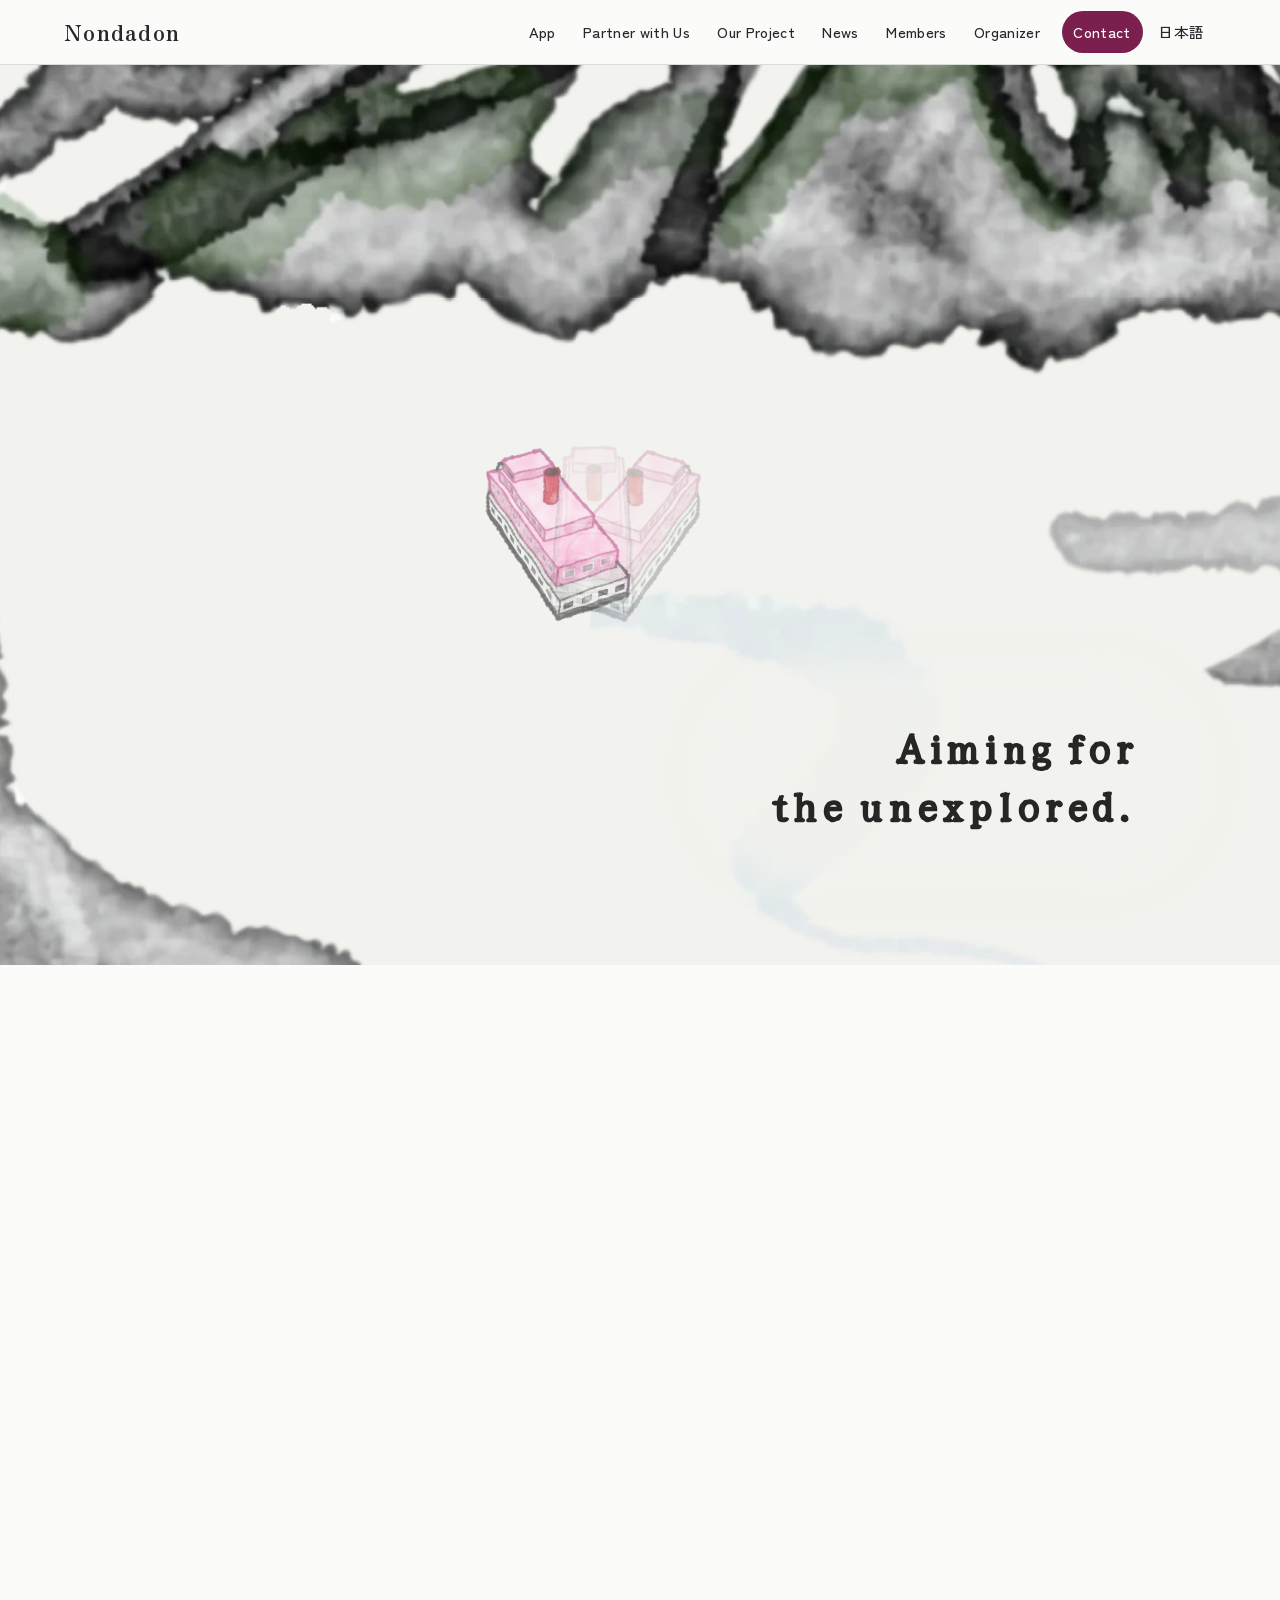
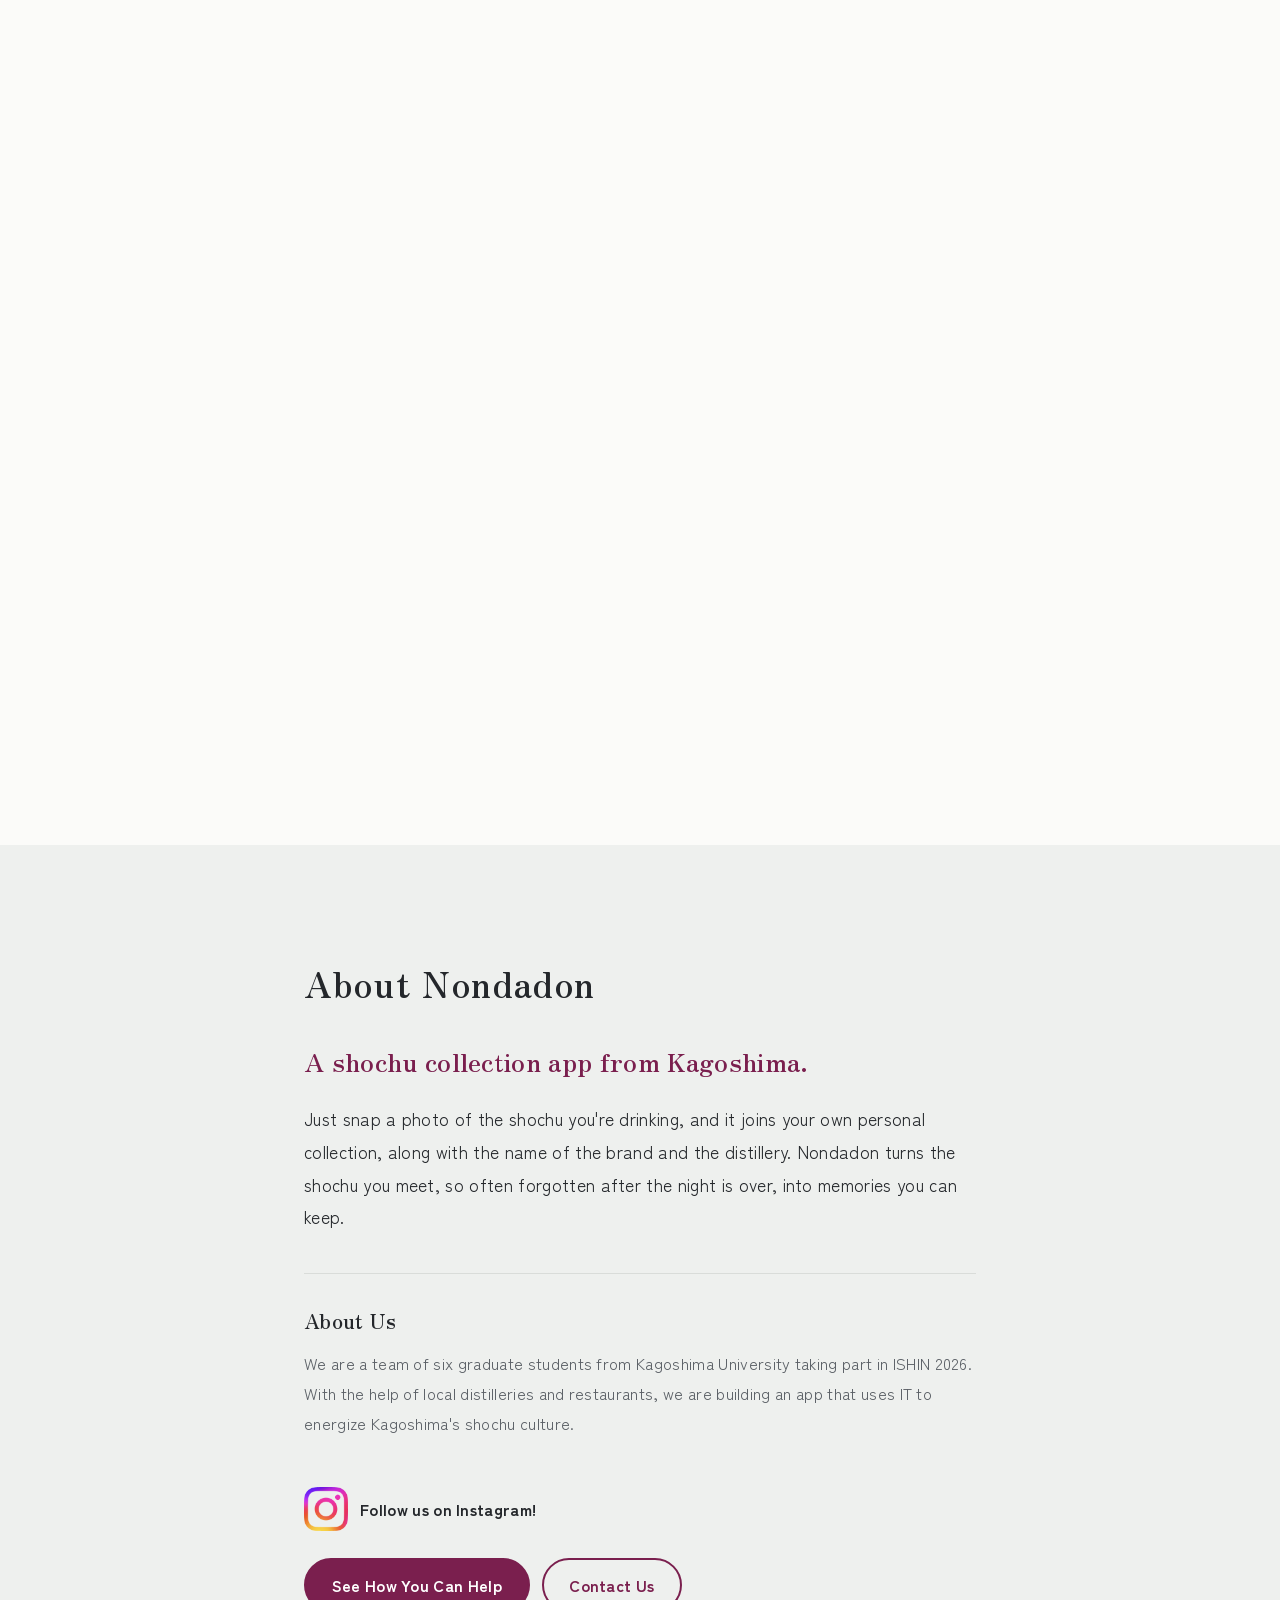
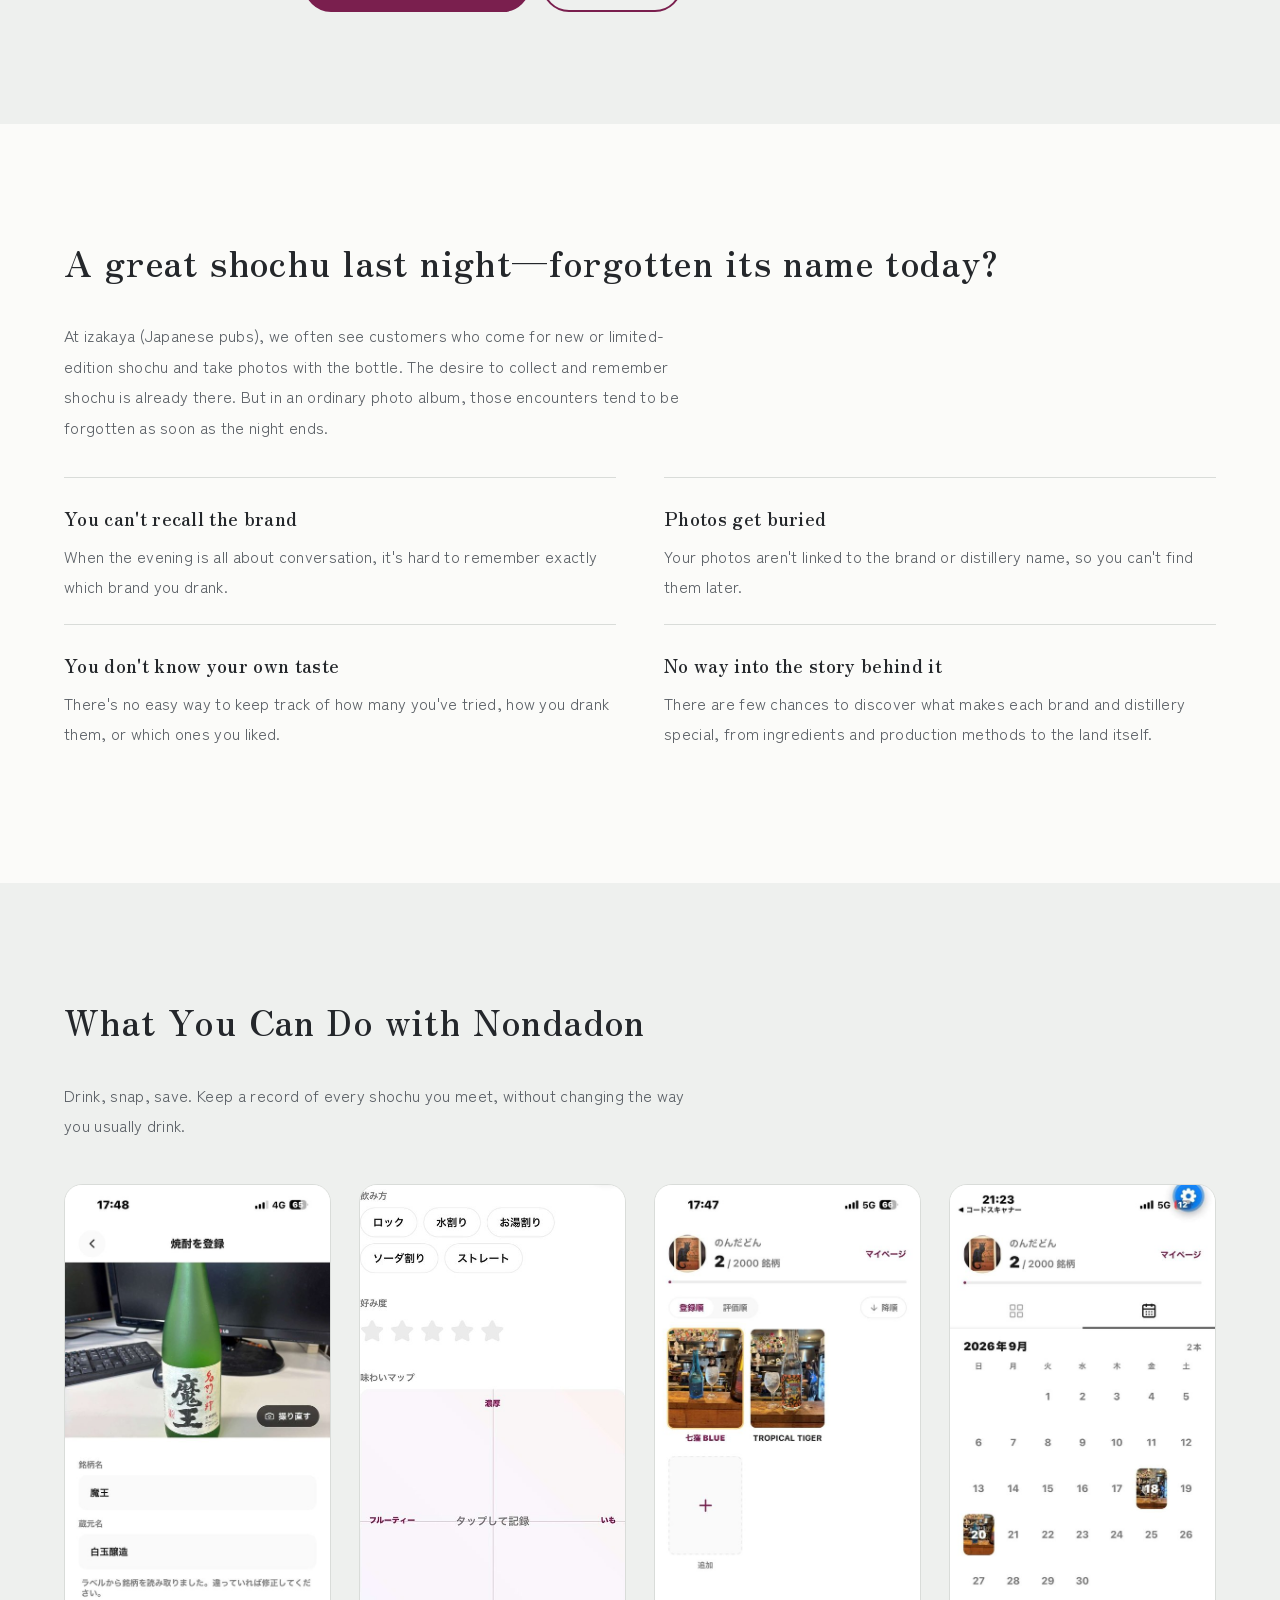
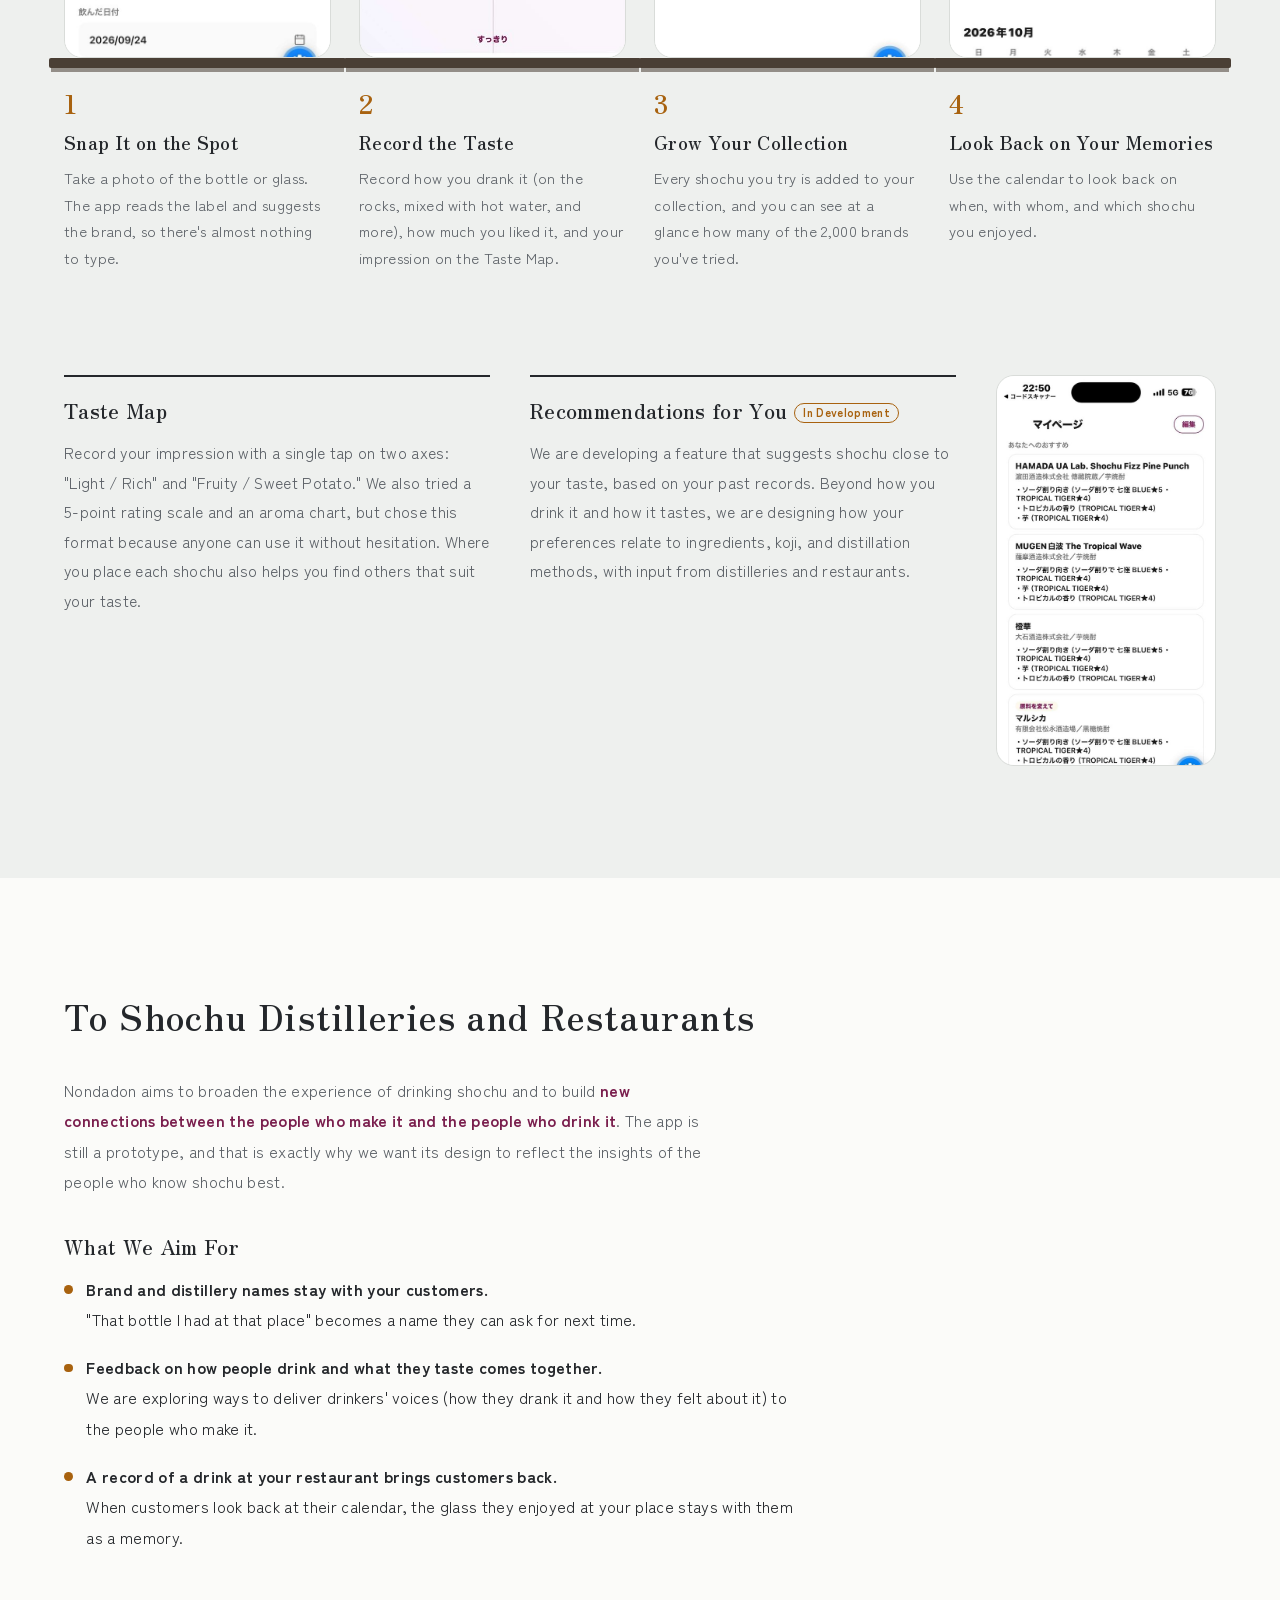
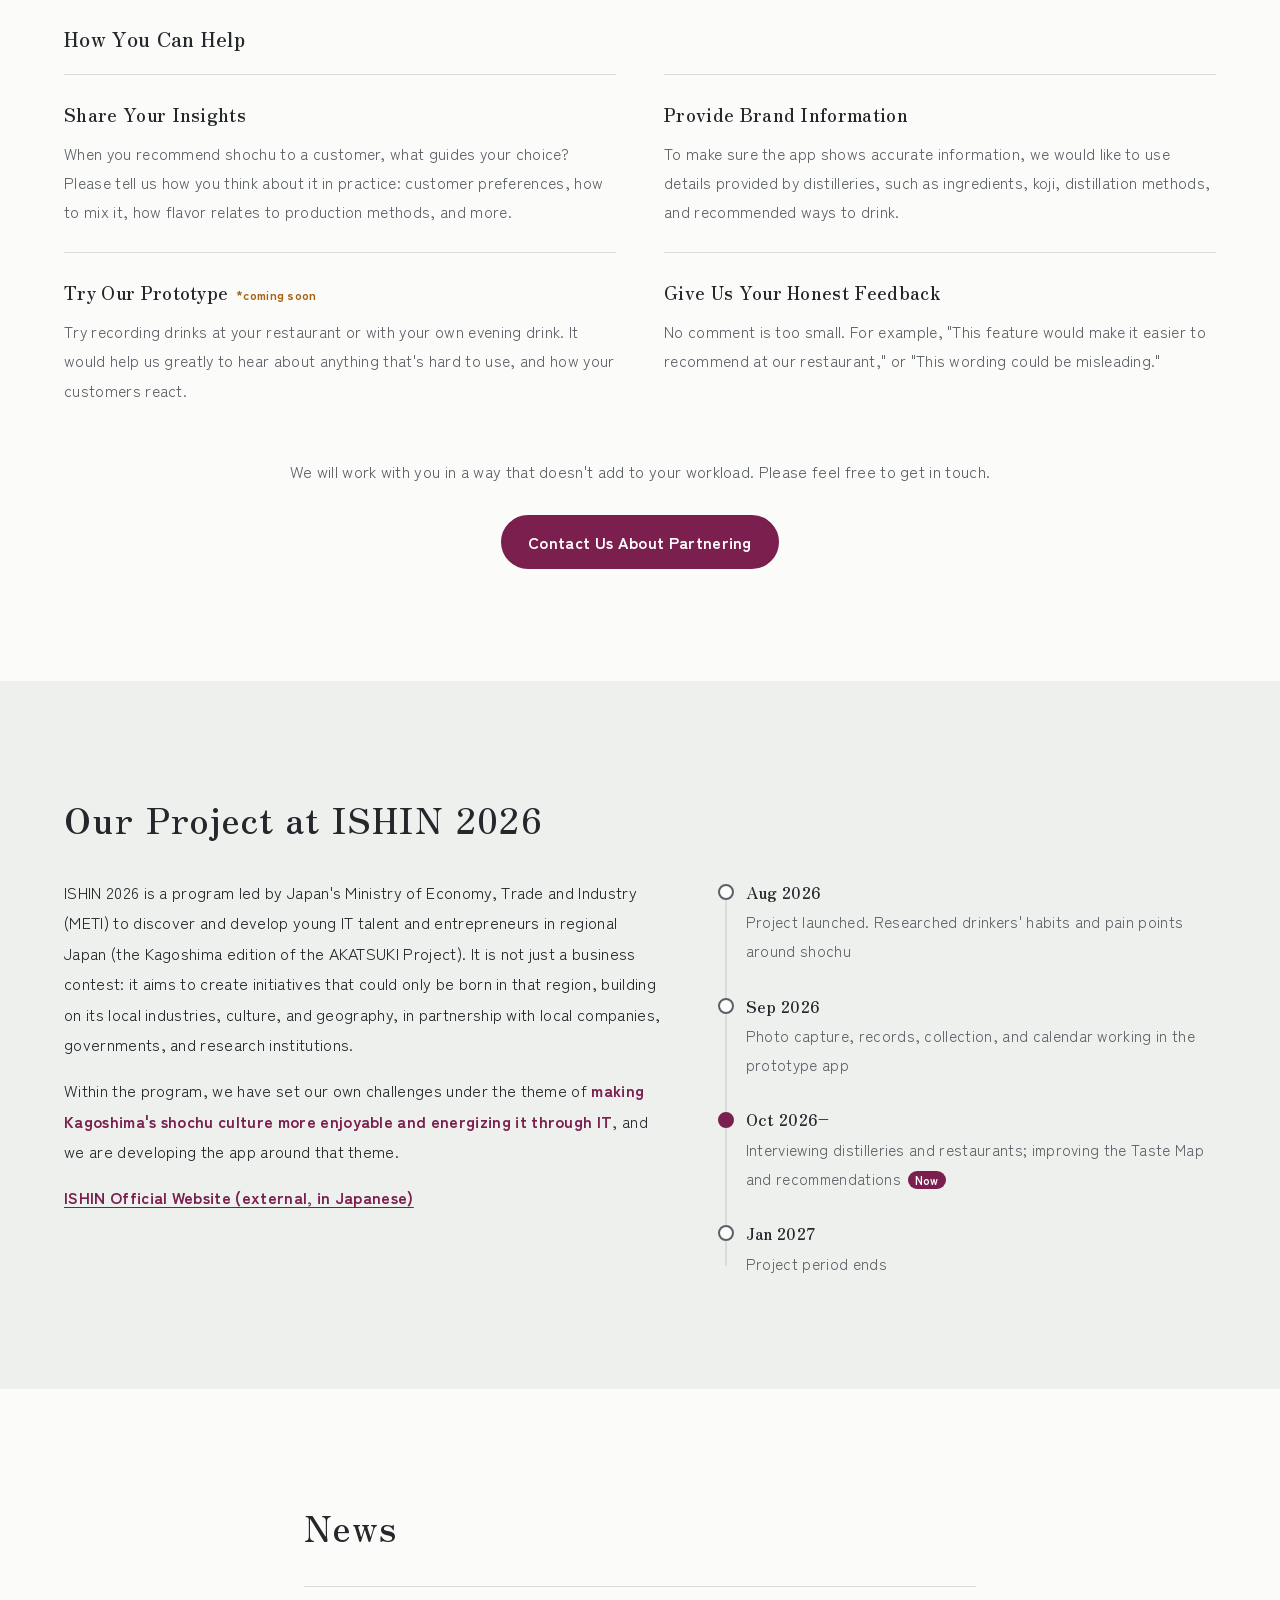
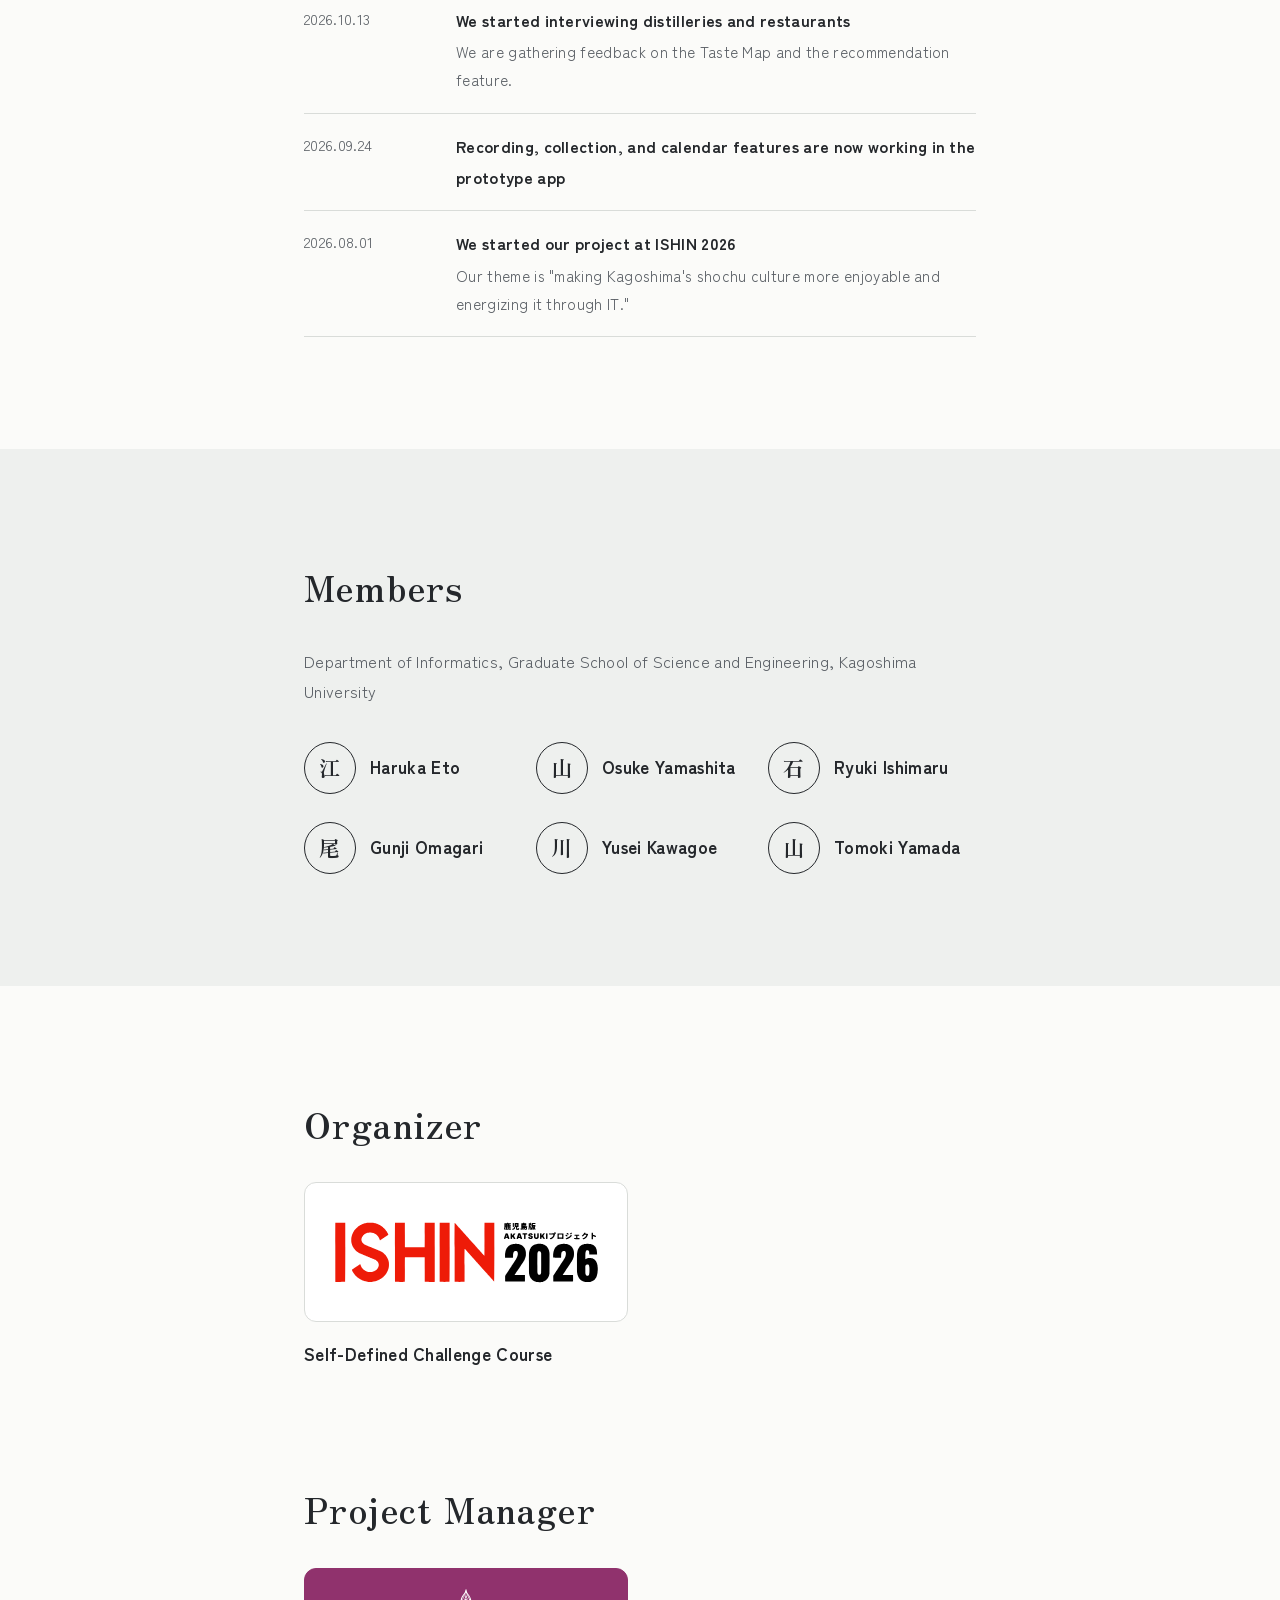
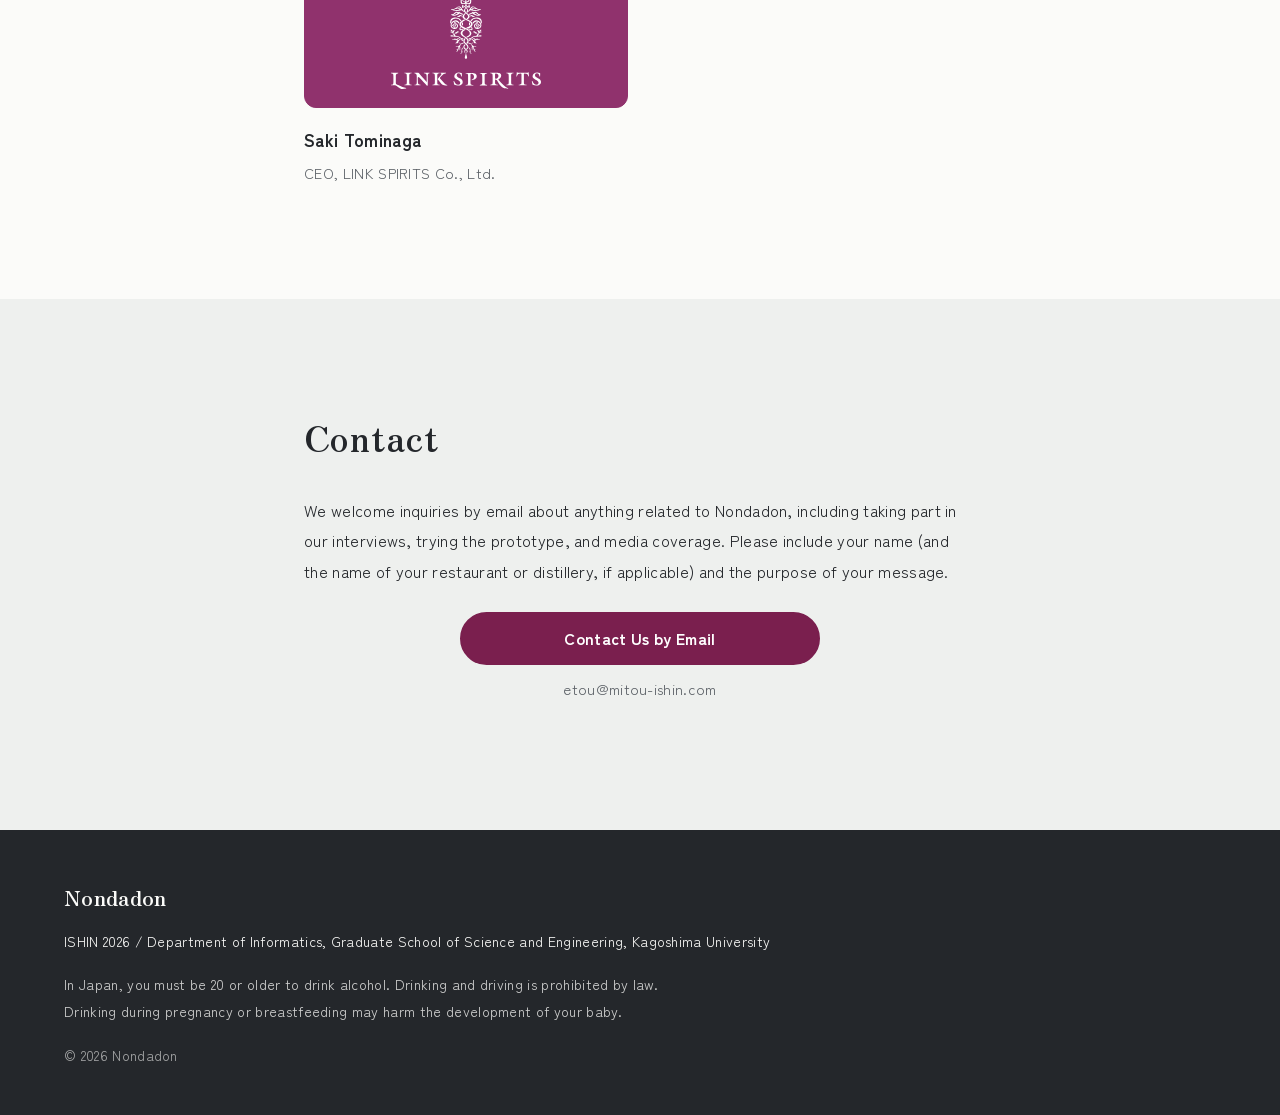
==== en/index.html @ 7d860e85 "fix: 協賛セクションを「主催・運営」と「PM」に分け、ISHIN を主催として明記 - ISHIN 2026 は協賛ではなく主催・運営のため、セクション名を「主催・運営」（英語版 Organize" ====
<!DOCTYPE html>
<html lang="en">
<head>
  <meta charset="UTF-8">
  <meta name="viewport" content="width=device-width, initial-scale=1, viewport-fit=cover">
  <title>Nondadon | A Shochu Collection App from Kagoshima</title>
  <meta name="description" content="Nondadon is a shochu collection app from Kagoshima that makes discovering shochu more fun. It is being developed by a graduate student team at Kagoshima University as part of ISHIN 2026. This page also includes our request for cooperation from distilleries and restaurants.">
  <meta property="og:title" content="Nondadon | A Shochu Collection App from Kagoshima">
  <meta property="og:description" content="Make every shochu encounter more fun. A shochu collection app in development at ISHIN 2026.">
  <meta property="og:type" content="website">
  <meta property="og:locale" content="en_US">
  <meta property="og:url" content="https://shigedora.github.io/nondadon-website/en/">
  <meta property="og:image" content="https://shigedora.github.io/nondadon-website/images/hero-glass.png">
  <link rel="alternate" hreflang="ja" href="https://shigedora.github.io/nondadon-website/">
  <link rel="alternate" hreflang="en" href="https://shigedora.github.io/nondadon-website/en/">
  <link rel="icon" href="data:image/svg+xml,<svg xmlns='http://www.w3.org/2000/svg' viewBox='0 0 100 100'><text y='.9em' font-size='90'>🥃</text></svg>">
  <link rel="preconnect" href="https://fonts.googleapis.com">
  <link rel="preconnect" href="https://fonts.gstatic.com" crossorigin>
  <link href="https://fonts.googleapis.com/css2?family=Zen+Kaku+Gothic+New:wght@400;500;700&family=Zen+Old+Mincho:wght@600;700;900&family=Shippori+Mincho:wght@500;700&family=Yuji+Syuku&display=swap" rel="stylesheet">
  <link rel="stylesheet" href="../css/style.css">
  <link rel="stylesheet" href="../css/ship-scene.css">
</head>
<body>

<a class="skip" href="#main">Skip to main content</a>

<header class="site-header">
  <div class="header-inner">
    <a class="brand" href="#top">Nondadon</a>
    <button class="nav-toggle" type="button" aria-expanded="false" aria-controls="site-nav" aria-label="Open menu"><span class="nav-toggle__bars" aria-hidden="true"></span></button>
    <nav id="site-nav" class="site-nav" aria-label="Page navigation">
      <a href="#app">App</a>
      <a href="#partners">Partner with Us</a>
      <a href="#project">Our Project</a>
      <a href="#news">News</a>
      <a href="#members">Members</a>
      <a href="#organizer">Organizer</a>
      <a class="nav-contact" href="#contact">Contact</a>
      <a class="nav-lang" href="../" lang="ja" hreflang="ja">日本語</a>
    </nav>
  </div>
</header>

<main id="main">

  <!-- ===== オープニング：グラスの中の桜島（js/ship-scene.js でスクロール連動） ===== -->
  <section class="ship-scene" id="top" aria-label="Animation: a pink boat follows its wake toward Sakurajima while the camera pulls back to reveal the whole glass">
    <div class="ship-scene__stage">

      <!-- グラスと山（船と航跡を抜いた絵） -->
      <img class="ship-scene__art" src="../images/glass_base.webp" width="3162" height="3162"
           alt="Ink-wash illustration of a glass containing Sakurajima volcano, smoking, and a small pink boat leaving a wake as it heads toward the mountain">

      <!-- 航跡と船 -->
      <svg class="ship-scene__fx" preserveAspectRatio="none" viewBox="1000 1800 800 600" aria-hidden="true">
        <defs>
          <mask id="ship-scene-wake-mask" maskUnits="userSpaceOnUse" x="1000" y="1780" width="760" height="560">
            <!-- 船が進む道筋（＝航跡の中心線） -->
            <path class="ship-scene__route" fill="none" stroke="#fff" stroke-width="84"
                  stroke-linecap="butt" stroke-linejoin="round"
                  d="M1661 2262 L1650 2251 L1642 2243 L1633 2234 L1626 2224 L1620 2213 L1616 2202 L1611 2191 L1604 2180 L1596 2172 L1585 2166 L1573 2162 L1561 2160 L1549 2158 L1537 2157 L1525 2156 L1513 2155 L1500 2155 L1488 2154 L1476 2152 L1465 2147 L1455 2141 L1447 2132 L1442 2120 L1441 2108 L1448 2098 L1458 2090 L1467 2083 L1476 2075 L1485 2066 L1493 2057 L1499 2046 L1503 2035 L1503 2022 L1500 2011 L1496 1999 L1489 1989 L1479 1982 L1468 1977 L1456 1974 L1444 1972 L1432 1969 L1420 1966 L1408 1965 L1396 1964 L1384 1963 L1372 1962 L1359 1962 L1347 1962 L1335 1961 L1323 1961 L1311 1961 L1298 1960 L1286 1959 L1274 1958 L1262 1956 L1250 1955 L1238 1953 L1225 1952 L1213 1951 L1201 1949 L1189 1948 L1177 1946 L1165 1945 L1153 1943 L1141 1941 L1129 1937 L1118 1933 L1107 1926 L1099 1918 L1095 1906 L1096 1894 L1101 1883 L1109 1874 L1119 1867 L1132 1860"/>
          </mask>
        </defs>
        <image href="../images/wake.webp" x="1080" y="1848" width="600" height="432" mask="url(#ship-scene-wake-mask)"/>
        <g class="ship-scene__ship">
          <g data-view="right"><image href="../images/ship_rear-right.webp" x="-21.60" y="-87.30" width="80.28" height="94.26"/></g>
          <g data-view="left" transform="scale(-1 1)"><image href="../images/ship_rear-right.webp" x="-21.60" y="-87.30" width="80.28" height="94.26"/></g>
          <g data-view="back"><image href="../images/ship_rear.webp" x="-24.68" y="-90.02" width="49.37" height="93.90"/></g>
        </g>
      </svg>

      <!-- ことば（不要なら <p> ごと消してOK） -->
      <p class="ship-scene__line ship-scene__line--1">Spreading shochu<br>through digital.</p>
      <p class="ship-scene__line ship-scene__line--2">Aiming for<br>the unexplored.</p>
      <p class="ship-scene__line ship-scene__line--3">Make every shochu encounter<br>more fun.</p>
      <!-- 最後にグラス全体が映ったとき、グラスの左（スマホは上）に出す名前 -->
      <p class="ship-scene__brand"><span>Nondadon</span></p>

      <div class="ship-scene__hint"><span>Scroll</span><i></i></div>
    </div>
  </section>

  <!-- ===== のんだどんとは（トップ＋わたしたちについて） ===== -->
  <section class="intro" id="about">
    <div class="wrap narrow">
      <h1 class="h-sec">About Nondadon</h1>
      <p class="intro-catch">A shochu collection app from Kagoshima.</p>
      <p class="intro-lead">Just snap a photo of the shochu you're drinking, and it joins your own personal collection, along with the name of the brand and the distillery. Nondadon turns the shochu you meet, so often forgotten after the night is over, into memories you can keep.</p>

      <div class="intro-us">
        <h2 class="h-sub">About Us</h2>
        <p>We are a team of six graduate students from Kagoshima University taking part in ISHIN 2026. With the help of local distilleries and restaurants, we are building an app that uses IT to energize Kagoshima's shochu culture.</p>
      </div>

      <a class="insta" href="https://www.instagram.com/nondadon__official?vrfl=MWdzbnF6OHYyeHBmag==" target="_blank" rel="noopener">
        <img src="../images/instagram-icon.png" width="44" height="44" alt="Instagram">
        <span>Follow us on Instagram!</span>
      </a>

      <div class="intro-actions">
        <a class="btn btn-primary" href="#partners">See How You Can Help</a>
        <a class="btn btn-ghost" href="#contact">Contact Us</a>
      </div>
    </div>
  </section>

  <!-- ===== なぜつくるのか ===== -->
  <section class="why" id="why">
    <div class="wrap">
      <h2 class="h-sec">A great shochu last night—<br class="sp">forgotten its name today?</h2>
      <p class="sec-lead">At izakaya (Japanese pubs), we often see customers who come for new or limited-edition shochu and take photos with the bottle. The desire to collect and remember shochu is already there. But in an ordinary photo album, those encounters tend to be forgotten as soon as the night ends.</p>
      <dl class="pain-list">
        <div><dt>You can't recall the brand</dt><dd>When the evening is all about conversation, it's hard to remember exactly which brand you drank.</dd></div>
        <div><dt>Photos get buried</dt><dd>Your photos aren't linked to the brand or distillery name, so you can't find them later.</dd></div>
        <div><dt>You don't know your own taste</dt><dd>There's no easy way to keep track of how many you've tried, how you drank them, or which ones you liked.</dd></div>
        <div><dt>No way into the story behind it</dt><dd>There are few chances to discover what makes each brand and distillery special, from ingredients and production methods to the land itself.</dd></div>
      </dl>
    </div>
  </section>

  <!-- ===== アプリでできること ===== -->
  <section class="app" id="app">
    <div class="wrap">
      <h2 class="h-sec">What You Can Do with Nondadon</h2>
      <p class="sec-lead">Drink, snap, save. Keep a record of every shochu you meet, without changing the way you usually drink.</p>
      <p class="scroll-hint" aria-hidden="true">Scroll sideways to see all 4 steps</p>
    </div>

    <div class="shelf-scroll" tabindex="0" aria-label="How to use the app (scrolls horizontally)">
      <ol class="shelf">
        <li class="shelf-item">
          <figure>
            <img src="../images/shot-register.jpg" width="560" height="1214" loading="lazy" alt="Shochu registration screen with fields for a bottle photo, brand name, and distillery name (Japanese UI)">
            <figcaption>
              <span class="step-no">1</span>
              <strong>Snap It on the Spot</strong>
              <span>Take a photo of the bottle or glass. The app reads the label and suggests the brand, so there's almost nothing to type.</span>
            </figcaption>
          </figure>
        </li>
        <li class="shelf-item">
          <figure>
            <img src="../images/shot-tastemap.jpg" width="560" height="900" loading="lazy" alt="Screen for entering how you drank it, how much you liked it, and the Taste Map (Japanese UI)">
            <figcaption>
              <span class="step-no">2</span>
              <strong>Record the Taste</strong>
              <span>Record how you drank it (on the rocks, mixed with hot water, and more), how much you liked it, and your impression on the Taste Map.</span>
            </figcaption>
          </figure>
        </li>
        <li class="shelf-item">
          <figure>
            <img src="../images/shot-collection.jpg" width="560" height="1214" loading="lazy" alt="Collection screen showing photos of the shochu you've tried (Japanese UI)">
            <figcaption>
              <span class="step-no">3</span>
              <strong>Grow Your Collection</strong>
              <span>Every shochu you try is added to your collection, and you can see at a glance how many of the 2,000 brands you've tried.</span>
            </figcaption>
          </figure>
        </li>
        <li class="shelf-item">
          <figure>
            <img src="../images/shot-calendar.jpg" width="560" height="1214" loading="lazy" alt="Calendar screen showing photos on the days you drank (Japanese UI)">
            <figcaption>
              <span class="step-no">4</span>
              <strong>Look Back on Your Memories</strong>
              <span>Use the calendar to look back on when, with whom, and which shochu you enjoyed.</span>
            </figcaption>
          </figure>
        </li>
      </ol>
    </div>

    <div class="wrap feature-pair">
      <div class="feature">
        <h3 class="h-sub">Taste Map</h3>
        <p>Record your impression with a single tap on two axes: "Light / Rich" and "Fruity / Sweet Potato." We also tried a 5-point rating scale and an aroma chart, but chose this format because anyone can use it without hesitation. Where you place each shochu also helps you find others that suit your taste.</p>
      </div>
      <div class="feature">
        <h3 class="h-sub">Recommendations for You<span class="tag">In Development</span></h3>
        <p>We are developing a feature that suggests shochu close to your taste, based on your past records. Beyond how you drink it and how it tastes, we are designing how your preferences relate to ingredients, koji, and distillation methods, with input from distilleries and restaurants.</p>
      </div>
      <figure class="feature-shot">
        <img src="../images/shot-recommend.jpg" width="560" height="1214" loading="lazy" alt="My Page screen listing recommended shochu (in development, Japanese UI)">
      </figure>
    </div>
  </section>

  <!-- ===== 蔵元・飲食店のみなさまへ ===== -->
  <section class="partners" id="partners">
    <div class="wrap">
      <h2 class="h-sec">To Shochu Distilleries and Restaurants</h2>
      <p class="sec-lead">Nondadon aims to broaden the experience of drinking shochu and to build <strong>new connections between the people who make it and the people who drink it</strong>. The app is still a prototype, and that is exactly why we want its design to reflect the insights of the people who know shochu best.</p>

      <div class="aim">
        <h3 class="h-sub">What We Aim For</h3>
        <ul class="aim-list">
          <li><strong>Brand and distillery names stay with your customers.</strong> "That bottle I had at that place" becomes a name they can ask for next time.</li>
          <li><strong>Feedback on how people drink and what they taste comes together.</strong> We are exploring ways to deliver drinkers' voices (how they drank it and how they felt about it) to the people who make it.</li>
          <li><strong>A record of a drink at your restaurant brings customers back.</strong> When customers look back at their calendar, the glass they enjoyed at your place stays with them as a memory.</li>
        </ul>
      </div>

      <h3 class="h-sub ask-title">How You Can Help</h3>
      <div class="ask-grid">
        <section class="ask">
          <h4>Share Your Insights</h4>
          <p>When you recommend shochu to a customer, what guides your choice? Please tell us how you think about it in practice: customer preferences, how to mix it, how flavor relates to production methods, and more.</p>
        </section>
        <section class="ask">
          <h4>Provide Brand Information</h4>
          <p>To make sure the app shows accurate information, we would like to use details provided by distilleries, such as ingredients, koji, distillation methods, and recommended ways to drink.</p>
        </section>
        <section class="ask">
          <h4>Try Our Prototype<span class="soon">*coming soon</span></h4>
          <p>Try recording drinks at your restaurant or with your own evening drink. It would help us greatly to hear about anything that's hard to use, and how your customers react.</p>
        </section>
        <section class="ask">
          <h4>Give Us Your Honest Feedback</h4>
          <p>No comment is too small. For example, "This feature would make it easier to recommend at our restaurant," or "This wording could be misleading."</p>
        </section>
      </div>
      <p class="ask-note">We will work with you in a way that doesn't add to your workload. Please feel free to get in touch.</p>
      <div class="center"><a class="btn btn-primary" href="#contact">Contact Us About Partnering</a></div>
    </div>
  </section>

  <!-- ===== 活動 ===== -->
  <section class="project" id="project">
    <div class="wrap">
      <h2 class="h-sec">Our Project at ISHIN 2026</h2>
      <div class="project-body">
        <div class="project-text">
          <p>ISHIN 2026 is a program led by Japan's Ministry of Economy, Trade and Industry (METI) to discover and develop young IT talent and entrepreneurs in regional Japan (the Kagoshima edition of the AKATSUKI Project). It is not just a business contest: it aims to create initiatives that could only be born in that region, building on its local industries, culture, and geography, in partnership with local companies, governments, and research institutions.</p>
          <p>Within the program, we have set our own challenges under the theme of <strong>making Kagoshima's shochu culture more enjoyable and energizing it through IT</strong>, and we are developing the app around that theme.</p>
          <p class="ext-link"><a href="https://mitou-ishin.com/" target="_blank" rel="noopener">ISHIN Official Website (external, in Japanese)</a></p>
        </div>
        <ol class="timeline">
          <li><span class="tl-date">Aug 2026</span><span class="tl-text">Project launched. Researched drinkers' habits and pain points around shochu</span></li>
          <li><span class="tl-date">Sep 2026</span><span class="tl-text">Photo capture, records, collection, and calendar working in the prototype app</span></li>
          <li class="is-now"><span class="tl-date">Oct 2026–</span><span class="tl-text">Interviewing distilleries and restaurants; improving the Taste Map and recommendations<em>Now</em></span></li>
          <li><span class="tl-date">Jan 2027</span><span class="tl-text">Project period ends</span></li>
        </ol>
      </div>
    </div>
  </section>

  <!-- ===== お知らせ（js/news.en.js で更新） ===== -->
  <section class="news" id="news">
    <div class="wrap narrow">
      <h2 class="h-sec">News</h2>
      <ul class="news-list" id="news-list">
        <li class="news-empty">Loading news...</li>
      </ul>
    </div>
  </section>

  <!-- ===== メンバー ===== -->
  <section class="members" id="members">
    <div class="wrap narrow">
      <h2 class="h-sec">Members</h2>
      <p class="sec-lead">Department of Informatics, Graduate School of Science and Engineering, Kagoshima University</p>
      <!-- 役割を書く場合は <span class="m-role">Design</span> のように名前の下に追加してください -->
      <ul class="member-list">
        <li><span class="m-mark" aria-hidden="true">江</span><span class="m-name">Haruka Eto</span></li>
        <li><span class="m-mark" aria-hidden="true">山</span><span class="m-name">Osuke Yamashita</span></li>
        <li><span class="m-mark" aria-hidden="true">石</span><span class="m-name">Ryuki Ishimaru</span></li>
        <li><span class="m-mark" aria-hidden="true">尾</span><span class="m-name">Gunji Omagari</span></li>
        <li><span class="m-mark" aria-hidden="true">川</span><span class="m-name">Yusei Kawagoe</span></li>
        <li><span class="m-mark" aria-hidden="true">山</span><span class="m-name">Tomoki Yamada</span></li>
      </ul>
    </div>
  </section>

  <!-- ===== 主催 ===== -->
  <section class="sponsors" id="organizer">
    <div class="wrap narrow">
      <h2 class="h-sec">Organizer</h2>
      <!-- 追加するときは <li class="sponsor">…</li> を1つ複製してください。
           白いロゴは <div class="sponsor-logo is-dark"> にすると暗い台の上に表示されます -->
      <ul class="sponsor-list">
        <li class="sponsor">
          <div class="sponsor-logo"><img src="../images/ishin2026_logo.svg" width="1534" height="372" loading="lazy" alt="ISHIN 2026, the Kagoshima edition of the AKATSUKI Project"></div>
          <p class="sponsor-name">Self-Defined Challenge Course</p>
        </li>
      </ul>
    </div>
  </section>

  <!-- ===== PM ===== -->
  <section class="sponsors pm" id="pm">
    <div class="wrap narrow">
      <h2 class="h-sec">Project Manager</h2>
      <ul class="sponsor-list">
        <li class="sponsor">
          <div class="sponsor-logo is-dark"><img src="../images/link-spirits_logo.svg" width="220" height="146" loading="lazy" alt="LINK SPIRITS"></div>
          <p class="sponsor-name">Saki Tominaga</p>
          <p class="sponsor-role">CEO, LINK SPIRITS Co., Ltd.</p>
        </li>
      </ul>
    </div>
  </section>

  <!-- ===== お問い合わせ ===== -->
  <section class="contact" id="contact">
    <div class="wrap narrow">
      <h2 class="h-sec">Contact</h2>
      <p>We welcome inquiries by email about anything related to Nondadon, including taking part in our interviews, trying the prototype, and media coverage. Please include your name (and the name of your restaurant or distillery, if applicable) and the purpose of your message.</p>
      <!-- ▼ 実際のメールアドレスに書き換えてください（2か所） -->
      <a class="btn btn-primary btn-wide" href="mailto:etou@mitou-ishin.com?subject=Inquiry%20about%20Nondadon">Contact Us by Email</a>
      <p class="mail-plain">etou@mitou-ishin.com</p>
    </div>
  </section>

</main>

<footer class="site-footer">
  <div class="wrap">
    <p class="f-brand">Nondadon</p>
    <p>ISHIN 2026 / Department of Informatics, Graduate School of Science and Engineering, Kagoshima University</p>
    <p class="f-note">In Japan, you must be 20 or older to drink alcohol. Drinking and driving is prohibited by law. Drinking during pregnancy or breastfeeding may harm the development of your baby.</p>
    <p class="f-copy">&copy; <span id="year">2026</span> Nondadon</p>
  </div>
</footer>

<script src="../js/news.en.js"></script>
<script src="../js/main.js"></script>
<script src="../js/ship-scene.js"></script>
</body>
</html>
---- css/style.css ----
/* =========================================================
   のんだどん  スタイル
   色はここ（:root）でまとめて変更できます
   ========================================================= */
:root {
  --paper:   #FBFBF9;  /* 背景 */
  --mist:    #EEF0EE;  /* 薄い面 */
  --line:    #D9DCD9;  /* 罫線 */
  --ink:     #24272B;  /* 文字（墨） */
  --ink-2:   #5B6066;  /* 補足文字 */
  --plum:    #7A1F4E;  /* 主色（アプリと同じ紫芋色） */
  --plum-ink:#FFFFFF;  /* 主色の上の文字 */
  --amber:   #A8620F;  /* 差し色（琥珀） */
  --shelf:   #4A3F35;  /* 棚板 */
  --header-bg: rgba(251,251,249,.9);

  --f-serif: "Zen Old Mincho", "Noto Serif JP", "Noto Serif CJK JP", "Hiragino Mincho ProN", "Yu Mincho", "YuMincho", serif;
  --f-sans:  "Zen Kaku Gothic New", "Noto Sans JP", "Noto Sans CJK JP", "Hiragino Sans", "Hiragino Kaku Gothic ProN", "Yu Gothic", "Meiryo", sans-serif;

  --wrap: 1200px;
  --narrow: 720px;

  color-scheme: light;
  box-sizing: border-box;
  padding-top: env(safe-area-inset-top, 0px);
  padding-bottom: env(safe-area-inset-bottom, 0px);
}
@media (prefers-color-scheme: dark) {
  :root:not([data-theme="light"]) {
    --paper:   #17191B;
    --mist:    #212427;
    --line:    #34383C;
    --ink:     #E9EAE7;
    --ink-2:   #A4A9AE;
    --plum:    #D7759F;
    --plum-ink:#1A0B12;
    --amber:   #E0A050;
    --shelf:   #8A7A69;
    --header-bg: rgba(23,25,27,.88);
    color-scheme: dark;
  }
}
:root[data-theme="dark"] {
  --paper:#17191B; --mist:#212427; --line:#34383C; --ink:#E9EAE7; --ink-2:#A4A9AE;
  --plum:#D7759F; --plum-ink:#1A0B12; --amber:#E0A050; --shelf:#8A7A69;
  --header-bg: rgba(23,25,27,.88); color-scheme: dark;
}

*, *::before, *::after { box-sizing: inherit; }
html { scroll-behavior: smooth; scroll-padding-top: calc(64px + env(safe-area-inset-top, 0px)); }
@media (prefers-reduced-motion: reduce) { html { scroll-behavior: auto; } }

body {
  margin: 0;
  background: var(--paper);
  color: var(--ink);
  font-family: var(--f-sans);
  font-size: 16px;
  line-height: 1.9;
  letter-spacing: .02em;
  -webkit-text-size-adjust: 100%;
  font-feature-settings: "palt" 0;
}
img { max-width: 100%; height: auto; display: block; }
a { color: var(--plum); text-underline-offset: .2em; }
p { margin: 0 0 1em; }
strong { font-weight: 700; }
:focus-visible { outline: 3px solid var(--amber); outline-offset: 3px; border-radius: 4px; }

.wrap { max-width: var(--wrap); margin: 0 auto; padding: 0 24px; }
.narrow { max-width: var(--narrow); }
.center { text-align: center; }
.sp { display: none; }
@media (max-width: 640px) { .sp { display: inline; } }

.skip { position: absolute; left: -9999px; }
.skip:focus { left: 12px; top: 12px; z-index: 100; background: var(--paper); padding: 8px 12px; }

/* ---------- 見出し ---------- */
.h-sec {
  font-family: var(--f-serif);
  font-weight: 700;
  font-size: clamp(1.5rem, 1.1rem + 1.6vw, 2.2rem);
  line-height: 1.5;
  letter-spacing: .04em;
  margin: 0 0 .9em;
}
/* 英語版：見出しが折り返すとき、行の長さを揃えて1語だけの行を防ぐ */
html[lang="en"] .h-sec { text-wrap: balance; }
.h-sub {
  font-family: var(--f-serif);
  font-weight: 700;
  font-size: 1.25rem;
  line-height: 1.5;
  margin: 0 0 .6em;
}
h1, h2, h3, h4, dt, .sec-lead, .aim-list strong, .news-title { word-break: auto-phrase; }
.scroll-hint { display: none; }
@media (max-width: 860px) { .scroll-hint { display: block; font-size: .85rem; color: var(--ink-2); margin: -1.2em 0 1em; } }
.sec-lead { color: var(--ink-2); max-width: 40em; margin-bottom: 2.2em; }

section { padding: clamp(64px, 9vw, 112px) 0; }

/* ---------- ボタン ---------- */
.btn {
  display: inline-block;
  padding: .85em 1.6em;
  border-radius: 999px;
  font-weight: 700;
  text-decoration: none;
  line-height: 1.4;
  border: 2px solid var(--plum);
  transition: background-color .15s, color .15s;
}
.btn-primary { background: var(--plum); color: var(--plum-ink); }
.btn-primary:hover { background: transparent; color: var(--plum); }
.btn-ghost { background: transparent; color: var(--plum); }
.btn-ghost:hover { background: var(--plum); color: var(--plum-ink); }
.btn-wide { display: block; text-align: center; max-width: 360px; margin: 1.6em auto .6em; }

/* ---------- ヘッダー ---------- */
.site-header {
  position: sticky; top: env(safe-area-inset-top, 0px); z-index: 20;
  background: var(--header-bg);
  backdrop-filter: blur(8px); -webkit-backdrop-filter: blur(8px);
  border-bottom: 1px solid var(--line);
}
body::before {
  content: ""; position: fixed; inset: 0 0 auto; height: env(safe-area-inset-top, 0px); z-index: 21;
  background: var(--header-bg); backdrop-filter: blur(8px); -webkit-backdrop-filter: blur(8px);
}
.header-inner {
  max-width: var(--wrap); margin: 0 auto; padding: 0 24px;
  height: 64px; display: flex; align-items: center; justify-content: space-between; gap: 16px;
}
.brand {
  font-family: var(--f-serif); font-weight: 900; font-size: 1.35rem;
  color: var(--ink); text-decoration: none; letter-spacing: .06em;
}
.site-nav { display: flex; align-items: center; gap: 4px; }
.site-nav a {
  color: var(--ink); text-decoration: none; font-size: .92rem; font-weight: 500;
  padding: .5em .8em; border-radius: 999px;
}
.site-nav a:hover { background: var(--mist); }
.site-nav .nav-contact { background: var(--plum); color: var(--plum-ink); margin-left: 6px; }
.site-nav .nav-contact:hover { background: var(--plum); opacity: .88; }
.nav-toggle {
  display: none; position: relative; width: 44px; height: 44px; margin: 0 -10px 0 auto; padding: 0;
  color: var(--ink); background: transparent; border: 0; cursor: pointer;
}
/* ハンバーガー（3本線）。開いているときは × になる */
.nav-toggle__bars,
.nav-toggle__bars::before,
.nav-toggle__bars::after {
  position: absolute; left: 50%; width: 24px; height: 2px; margin-left: -12px;
  background: currentColor; border-radius: 2px;
  transition: transform .25s ease, background-color .25s ease;
}
.nav-toggle__bars { top: 50%; margin-top: -1px; }
.nav-toggle__bars::before,
.nav-toggle__bars::after { content: ""; left: 0; margin-left: 0; }
.nav-toggle__bars::before { transform: translateY(-7px); }
.nav-toggle__bars::after { transform: translateY(7px); }
.nav-toggle[aria-expanded="true"] .nav-toggle__bars { background-color: transparent; }
.nav-toggle[aria-expanded="true"] .nav-toggle__bars::before { transform: rotate(45deg); }
.nav-toggle[aria-expanded="true"] .nav-toggle__bars::after { transform: rotate(-45deg); }
@media (prefers-reduced-motion: reduce) {
  .nav-toggle__bars, .nav-toggle__bars::before, .nav-toggle__bars::after { transition: none; }
}
@media (max-width: 860px) {
  .brand { display: none; }
  .nav-toggle { display: block; }
  .site-nav {
    display: none; position: absolute; left: 0; right: 0; top: 64px;
    flex-direction: column; align-items: stretch; gap: 0;
    background: var(--paper); border-bottom: 1px solid var(--line); padding: 8px 16px 16px;
  }
  .site-nav.is-open { display: flex; }
  .site-nav a { padding: .9em .8em; border-radius: 8px; font-size: 1rem; }
  .site-nav .nav-contact { margin: 8px 0 0; text-align: center; border-radius: 999px; }
}

/* ---------- のんだどんとは（トップ＋わたしたちについて） ---------- */
.intro { background: var(--mist); }
.intro-catch {
  font-family: var(--f-serif); font-weight: 700;
  font-size: clamp(1.25rem, 1rem + 1vw, 1.6rem);
  line-height: 1.6; color: var(--plum); margin-bottom: .8em;
  word-break: auto-phrase;
}
.intro-lead { font-size: 1.08rem; word-break: auto-phrase; }
.intro-us { margin-top: 2.4em; padding-top: 2em; border-top: 1px solid var(--line); }
.intro-us p { color: var(--ink-2); word-break: auto-phrase; }
.insta {
  display: inline-flex; align-items: center; gap: 12px; margin-top: 2em;
  color: var(--ink); font-weight: 700; text-decoration: none;
}
.insta img { width: 44px; height: 44px; }
.insta:hover span { text-decoration: underline; }
.insta + .intro-actions { margin-top: 1.2em; }
.intro-actions { display: flex; flex-wrap: wrap; gap: 12px; margin-top: 2em; }

/* ---------- なぜ ---------- */
.pain-list { display: grid; grid-template-columns: 1fr 1fr; gap: 0 48px; margin: 0; }
.pain-list > div { padding: 1.4em 0; border-top: 1px solid var(--line); }
.pain-list dt { font-family: var(--f-serif); font-weight: 700; font-size: 1.15rem; margin-bottom: .3em; }
.pain-list dd { margin: 0; color: var(--ink-2); }
@media (max-width: 640px) { .pain-list { grid-template-columns: 1fr; } }

/* ---------- アプリ（棚） ---------- */
.app { background: var(--mist); }
.shelf-scroll { overflow-x: auto; scroll-snap-type: x mandatory; padding: 8px 0 24px; }
.shelf {
  list-style: none; margin: 0 auto; padding: 0 24px;
  max-width: var(--wrap);
  display: grid; grid-template-columns: repeat(4, minmax(200px, 1fr)); gap: 28px;
  position: relative;
}
.shelf-item { scroll-snap-align: center; }
.shelf-item figure { margin: 0; }
.shelf-item img {
  width: 100%; aspect-ratio: 9 / 16; object-fit: cover; object-position: top;
  border-radius: 18px; border: 1px solid var(--line); background: var(--paper);
}
/* 棚板：各スクリーンショットの下の板がつながって一枚の棚に見える */
.shelf-item figure::after {
  content: ""; display: block; height: 10px; margin: 0 -15px;
  background: var(--shelf); border-radius: 2px;
  box-shadow: 0 6px 0 -2px color-mix(in srgb, var(--shelf) 55%, transparent);
}
.shelf-item figure { display: flex; flex-direction: column; }
.shelf-item figure img { order: -1; }
.shelf-item figcaption { order: 1; padding-top: 22px; }
.shelf-item figcaption > * { display: block; }
.step-no {
  font-family: var(--f-serif); font-weight: 900; font-size: 1.6rem; line-height: 1;
  color: var(--amber); margin-bottom: .35em;
}
.shelf-item strong { font-family: var(--f-serif); font-size: 1.15rem; margin-bottom: .3em; }
.shelf-item figcaption span:last-child { font-size: .92rem; color: var(--ink-2); line-height: 1.8; }
@media (max-width: 860px) {
  .shelf { grid-template-columns: repeat(4, 64vw); max-width: none; width: max-content; gap: 24px; }
}

.feature-pair {
  display: grid; grid-template-columns: 1fr 1fr 220px; gap: 40px; align-items: start;
  margin-top: clamp(48px, 7vw, 80px);
}
.feature { padding-top: 1.2em; border-top: 2px solid var(--ink); }
.feature p { color: var(--ink-2); font-size: .97rem; }
.feature-shot { margin: 0; }
.feature-shot img { border-radius: 18px; border: 1px solid var(--line); aspect-ratio: 9/16; object-fit: cover; object-position: top; }
.tag {
  display: inline-block; vertical-align: .2em; margin-left: .6em;
  font-family: var(--f-sans); font-size: .72rem; font-weight: 700;
  color: var(--amber); border: 1.5px solid currentColor; border-radius: 999px; padding: .05em .7em;
}
@media (max-width: 860px) {
  .feature-pair { grid-template-columns: 1fr; gap: 32px; }
  .feature-shot { max-width: 240px; }
}

/* ---------- 蔵元・飲食店のみなさまへ ---------- */
.partners strong { color: var(--plum); }
.aim { margin: 0 0 clamp(48px, 6vw, 72px); }
.aim-list { list-style: none; margin: 0; padding: 0; display: grid; gap: 1.1em; max-width: 46em; }
.aim-list li { padding-left: 1.4em; position: relative; }
.aim-list li::before {
  content: ""; position: absolute; left: 0; top: .72em; width: .55em; height: .55em;
  border-radius: 50%; background: var(--amber);
}
.aim-list strong { color: var(--ink); display: block; }
.ask-title { margin-bottom: 1em; }
.ask-grid { display: grid; grid-template-columns: repeat(2, 1fr); gap: 0 48px; }
.ask { padding: 1.4em 0 .6em; border-top: 1px solid var(--line); }
.ask h4 { font-family: var(--f-serif); font-size: 1.12rem; margin: 0 0 .4em; }
.ask h4 .soon { margin-left: .6em; font-family: var(--f-sans); font-size: .78rem; font-weight: 700; color: var(--amber); white-space: nowrap; }
.ask p { color: var(--ink-2); font-size: .97rem; }
.ask-note { margin: 1.6em 0 1.8em; text-align: center; color: var(--ink-2); }
@media (max-width: 640px) { .ask-grid { grid-template-columns: 1fr; } }

/* ---------- 活動 ---------- */
.project { background: var(--mist); }
.project-body { display: grid; grid-template-columns: 1.2fr 1fr; gap: 56px; align-items: start; }
.project-text strong { color: var(--plum); }
.ext-link a { font-weight: 700; }
.timeline { list-style: none; margin: 0; padding: 0 0 0 28px; position: relative; }
.timeline::before {
  content: ""; position: absolute; left: 7px; top: .7em; bottom: .7em; width: 2px; background: var(--line);
}
.timeline li { position: relative; padding-bottom: 1.6em; }
.timeline li:last-child { padding-bottom: 0; }
.timeline li::before {
  content: ""; position: absolute; left: -28px; top: .45em;
  width: 16px; height: 16px; border-radius: 50%;
  background: var(--paper); border: 2px solid var(--ink-2);
}
.timeline .is-now::before { background: var(--plum); border-color: var(--plum); }
.tl-date { display: block; font-family: var(--f-serif); font-weight: 700; }
.tl-text { display: block; color: var(--ink-2); font-size: .95rem; }
.tl-text em {
  font-style: normal; font-size: .72rem; font-weight: 700; margin-left: .6em;
  color: var(--plum-ink); background: var(--plum); padding: .1em .6em; border-radius: 999px;
}
@media (max-width: 860px) { .project-body { grid-template-columns: 1fr; gap: 40px; } }

/* ---------- お知らせ ---------- */
.news-list { list-style: none; margin: 0; padding: 0; border-top: 1px solid var(--line); }
.news-list li { display: grid; grid-template-columns: 8.5em 1fr; gap: 16px; padding: 1.1em 0; border-bottom: 1px solid var(--line); }
.news-list time { color: var(--ink-2); font-size: .92rem; font-variant-numeric: tabular-nums; }
.news-list .news-title { font-weight: 700; display: block; }
.news-list .news-body { display: block; color: var(--ink-2); font-size: .94rem; margin-top: .2em; }
.news-list .news-empty { display: block; color: var(--ink-2); }
@media (max-width: 560px) { .news-list li { grid-template-columns: 1fr; gap: 2px; } }

/* ---------- メンバー ---------- */
.members { background: var(--mist); }
.member-list { list-style: none; margin: 0; padding: 0; display: grid; grid-template-columns: repeat(3, 1fr); gap: 28px 24px; }
.member-list li { display: flex; align-items: center; gap: 14px; }
.m-mark {
  flex: none; width: 52px; height: 52px; border-radius: 50%;
  display: grid; place-items: center;
  font-family: var(--f-serif); font-weight: 700; font-size: 1.3rem;
  border: 1.5px solid var(--ink); color: var(--ink);
}
.m-name { font-size: 1.08rem; font-weight: 700; display: block; }
.m-role { display: block; font-size: .85rem; color: var(--ink-2); font-weight: 400; }
@media (max-width: 760px) { .member-list { grid-template-columns: repeat(2, 1fr); } }

/* ---------- 主催・PM ---------- */
.sponsor-list { list-style: none; margin: 0; padding: 0; display: grid; grid-template-columns: repeat(auto-fill, minmax(240px, 1fr)); gap: 32px 24px; }
.sponsor-logo {
  height: 140px; padding: 20px 24px; margin-bottom: 1em;
  display: grid; place-items: center;
  border: 1px solid var(--line); border-radius: 12px;
  background: #FFFFFF; /* ロゴの色を保つため、ダークモードでも白い台にする */
}
.sponsor-logo.is-dark { background: rgb(144, 50, 109); border-color: rgb(144, 50, 109); } /* 白いロゴ用 */
.sponsor-logo img { width: auto; max-width: 100%; max-height: 100px; } /* 台の高さ140px − 上下の余白 */
.sponsor-name { font-size: 1.08rem; font-weight: 700; margin: 0; }
.sponsor-role { font-size: .9rem; color: var(--ink-2); margin: .2em 0 0; }
.sponsors.pm { padding-top: 0; } /* 白いセクションが続くので、主催との間の余白を詰める */

/* ---------- お問い合わせ ---------- */
.contact { text-align: left; background: var(--mist); }
.mail-plain { text-align: center; color: var(--ink-2); font-size: .92rem; user-select: all; }

/* ---------- フッター ---------- */
.site-footer { background: var(--ink); color: var(--paper); padding: 48px 0 40px; font-size: .88rem; }
.site-footer p { margin: 0 0 .5em; }
.f-brand { font-family: var(--f-serif); font-weight: 900; font-size: 1.3rem; }
.f-note { opacity: .8; max-width: 46em; margin-top: 1.2em !important; }
.f-copy { opacity: .6; margin-top: 1.2em !important; }

/* ---------- オープニング（css/ship-scene.css の部品） ---------- */
/* 共通の section の余白が付くと、船の進み具合の計算がずれるので打ち消す */
.ship-scene { padding: 0; }

/* 縦書きの中の英字（IT）を縦中横にする */
.ship-scene .tcy { text-combine-upright: all; }

/* 最後に出る「のんだどん」。表示・非表示は js/ship-scene.js が opacity で切り替える */
.ship-scene__brand {
  position: absolute; margin: 0; opacity: 0; pointer-events: none;
  display: flex; align-items: center; justify-content: center;
  font-weight: 400; line-height: 1; /* 書体は css/ship-scene.css の Yuji Syuku */
  color: #7A1F4E; /* 舞台はダークモードでも明るい紙色なので、主色を固定で使う */
}
/* 横長の画面：グラスの左の余白に縦書きで大きく
   （全体像ではグラスの左端が画面中央から約 37vh 左に来る） */
@media (min-aspect-ratio: 5/4) {
  .ship-scene__brand {
    top: 64px; bottom: 0; left: 0; width: calc(50vw - 37vh);
    writing-mode: vertical-rl; letter-spacing: .16em;
    font-size: min(11vh, calc((50vw - 37vh) * .5));
  }
}
/* 縦長・正方形に近い画面：グラスの上に横書きで */
@media not (min-aspect-ratio: 5/4) {
  .ship-scene__brand {
    left: 0; right: 0; top: calc(64px + 3vh);
    letter-spacing: .1em; font-size: min(12vw, 3.4rem);
  }
}
---- css/ship-scene.css ----
/* =========================================================
   ship-scene.css
   グラスの中の桜島：スクロールで船が進み、カメラが引いていく演出
   すべて .ship-scene の中だけに効くので、既存サイトのCSSを汚しません
   ========================================================= */

.ship-scene{
  /* 色（必要に応じて変更） */
  --ss-paper:#f2f2ee;      /* 舞台の背景（紙の色） */
  --ss-ink:#262626;        /* ことばの色 */
  --ss-ink-soft:#6b6b68;   /* 補助の文字色 */
  --ss-wake:#c9d6d8;       /* スクロール合図の線 */
  --ss-ship:#e48cbc;       /* スクロール合図の流れる色 */

  /* アニメーション全体の長さ。大きいほどゆっくり進む */
  --ss-length:620vh;

  position:relative;
  height:var(--ss-length);
  font-family:"Yuji Syuku","Shippori Mincho","Hiragino Mincho ProN","Yu Mincho","YuMincho",serif;
  font-weight:400;
}
.ship-scene *,
.ship-scene *::before,
.ship-scene *::after{ box-sizing:border-box; }

/* 墨絵は明るい紙の上でしか読めないので、ダークモードでも淡い紙色のまま少しだけ落とす */
@media (prefers-color-scheme: dark){
  .ship-scene{ --ss-paper:#d9d8d2; --ss-ink:#1f1f1f; --ss-ink-soft:#55554f; }
}

/* 画面に貼りつく舞台 */
.ship-scene__stage{
  position:sticky; top:0;
  height:100vh; height:100svh;
  overflow:hidden;
  background:var(--ss-paper);
}

/* グラスと山の絵（船と航跡は抜いてある） */
.ship-scene__art{
  position:absolute; left:0; top:0;
  width:3162px; height:3162px; max-width:none;
  transform-origin:0 0;
  will-change:transform;
  user-select:none; -webkit-user-drag:none;
}

/* 航跡と船を描くSVG（拡大しても船がぼやけないよう、viewBoxでカメラを動かす） */
.ship-scene__fx{
  position:absolute; inset:0; width:100%; height:100%;
  overflow:visible; pointer-events:none;
}

/* 縦書きのことば */
.ship-scene__line{
  position:absolute; margin:0;
  writing-mode:vertical-rl;
  font-weight:400; /* Yuji Syuku は 400 のみ */
  font-size:clamp(1.5rem, min(3.4vw, 5vh), 2.6rem);
  letter-spacing:.32em;
  /* Yuji Syuku に太字はないので、輪郭線を足して太字にする */
  -webkit-text-stroke:.06em currentColor;
  paint-order:stroke fill;
  line-height:1.9;
  color:var(--ss-ink);
  opacity:0;
  pointer-events:none;
  padding:.9em .5em;
  border-radius:40%;
  background:color-mix(in srgb, var(--ss-paper) 85%, transparent);
  box-shadow:0 0 36px 28px color-mix(in srgb, var(--ss-paper) 85%, transparent);
}
.ship-scene__line--1,
.ship-scene__line--2{ right:8vw; bottom:12vh; }
.ship-scene__line--3{ right:8vw; bottom:14vh; font-size:clamp(1.7rem, min(4vw, 5vh), 3rem); }
@media (max-width:640px){
  .ship-scene__line--1,
  .ship-scene__line--2{ right:7vw; bottom:9vh; }
  .ship-scene__line--3{ right:7vw; bottom:6vh; }
}

/* スクロールの合図 */
.ship-scene__hint{
  position:absolute; left:50%; bottom:calc(5vh + env(safe-area-inset-bottom,0px));
  transform:translateX(-50%);
  display:flex; flex-direction:column; align-items:center; gap:.7rem;
  font-family:"Shippori Mincho","Hiragino Mincho ProN","Yu Mincho","YuMincho",serif; /* 合図だけは Yuji Syuku にしない */
  font-size:.78rem; letter-spacing:.4em; color:var(--ss-ink-soft);
  transition:opacity .5s;
}
.ship-scene__hint i{
  width:1px; height:48px; background:var(--ss-wake); position:relative; overflow:hidden;
}
.ship-scene__hint i::after{
  content:""; position:absolute; left:0; top:-48px; width:1px; height:48px;
  background:var(--ss-ship);
  animation:ship-scene-drip 2.2s cubic-bezier(.6,0,.3,1) infinite;
}
@keyframes ship-scene-drip{ to{ top:48px; } }

@media (prefers-reduced-motion: reduce){
  .ship-scene__hint i::after{ animation:none; top:0; }
}

/* ---------- 英語版（en/index.html）：ことばを横書きにする ---------- */
html[lang="en"] .ship-scene__line{
  writing-mode:horizontal-tb;
  letter-spacing:.02em;        /* 縦書き用の .32em だと単語がばらける */
  line-height:1.4;
  text-align:right;            /* 画面右下に置くので右揃え */
  max-width:min(80vw, 22em);
  padding:.6em 1em;
  border-radius:2em;           /* 背景のぼかしを横長の文に合わせる */
}
/* 3つめは日本語版では大きめだが、英文は長いので他と同じ大きさに */
html[lang="en"] .ship-scene__line--3{ font-size:clamp(1.5rem, min(3.4vw, 5vh), 2.6rem); }

/* 横長の画面：グラスの左の余白に置く「Nondadon」も横書きにし、余白の幅に収まる大きさに */
@media (min-aspect-ratio:5/4){
  html[lang="en"] .ship-scene__brand{
    writing-mode:horizontal-tb;
    letter-spacing:.04em;
    font-size:min(9vh, calc((50vw - 37vh) * .2));
  }
}
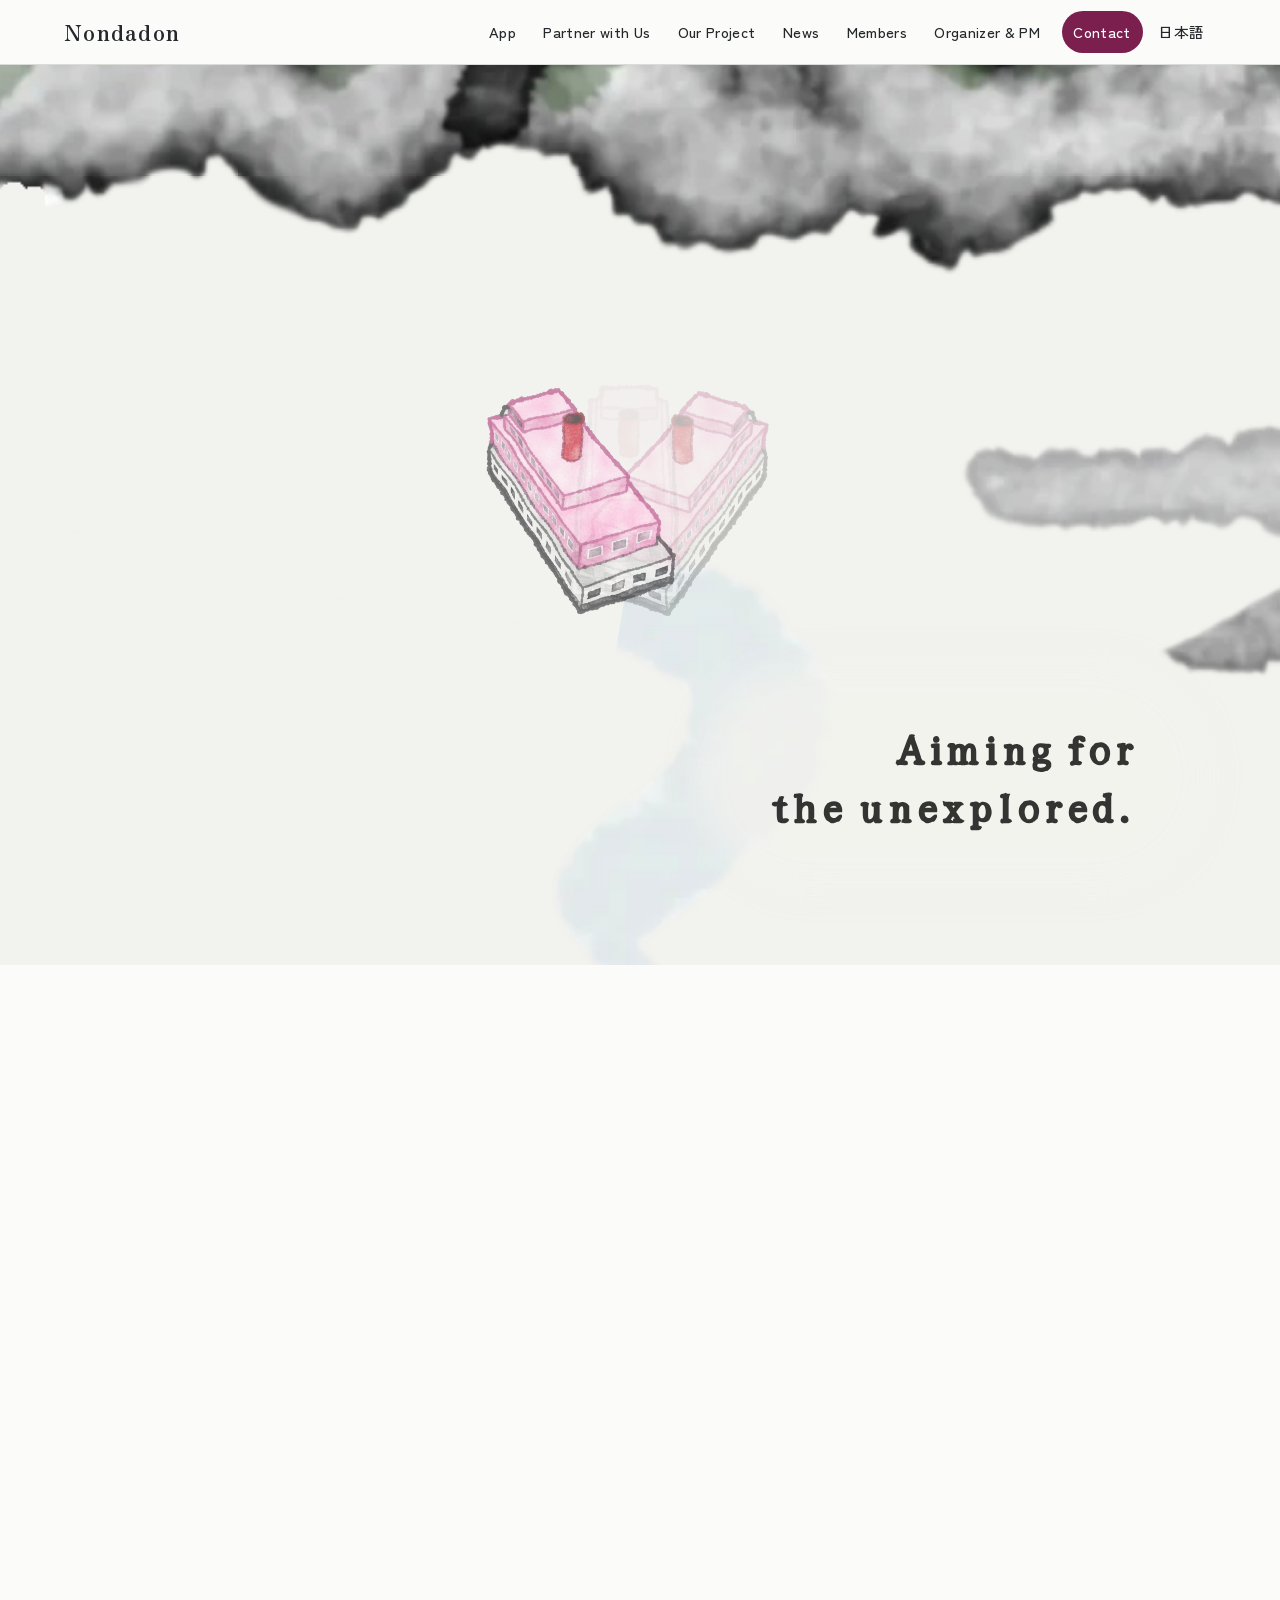
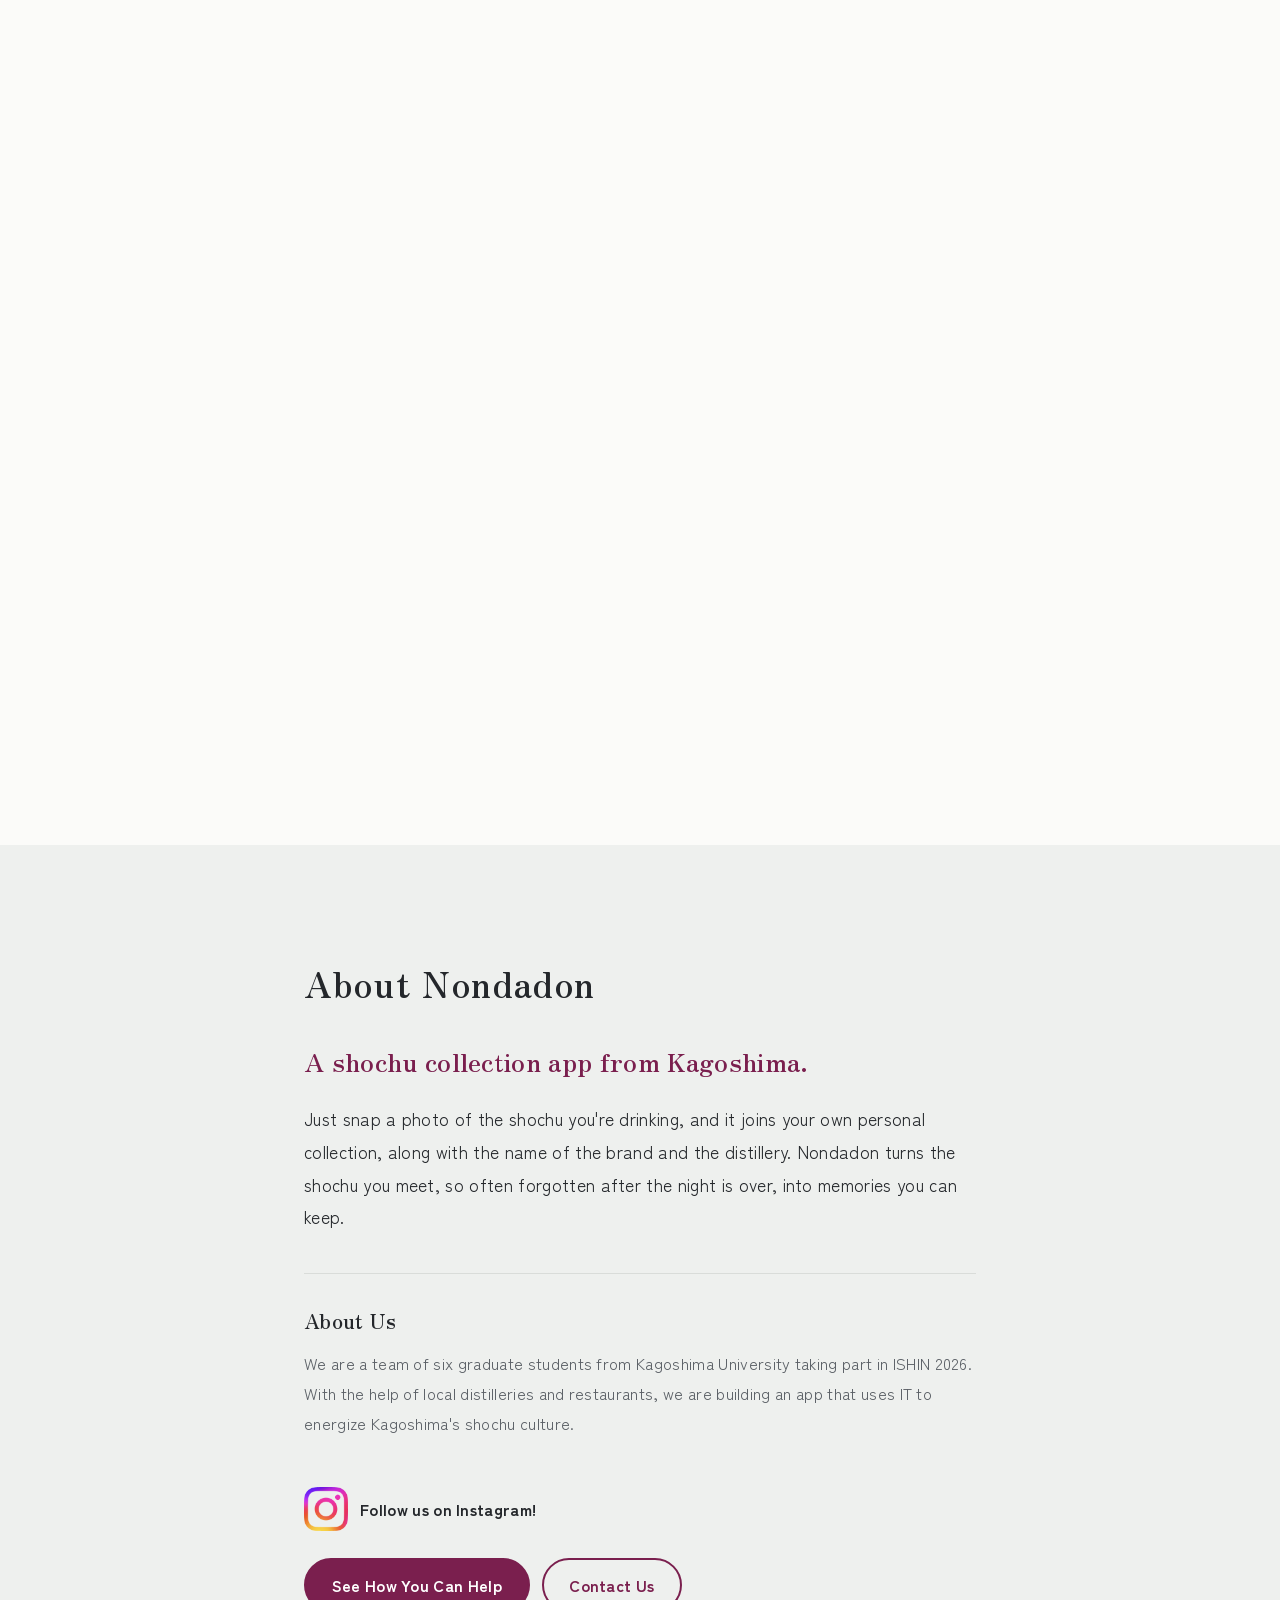
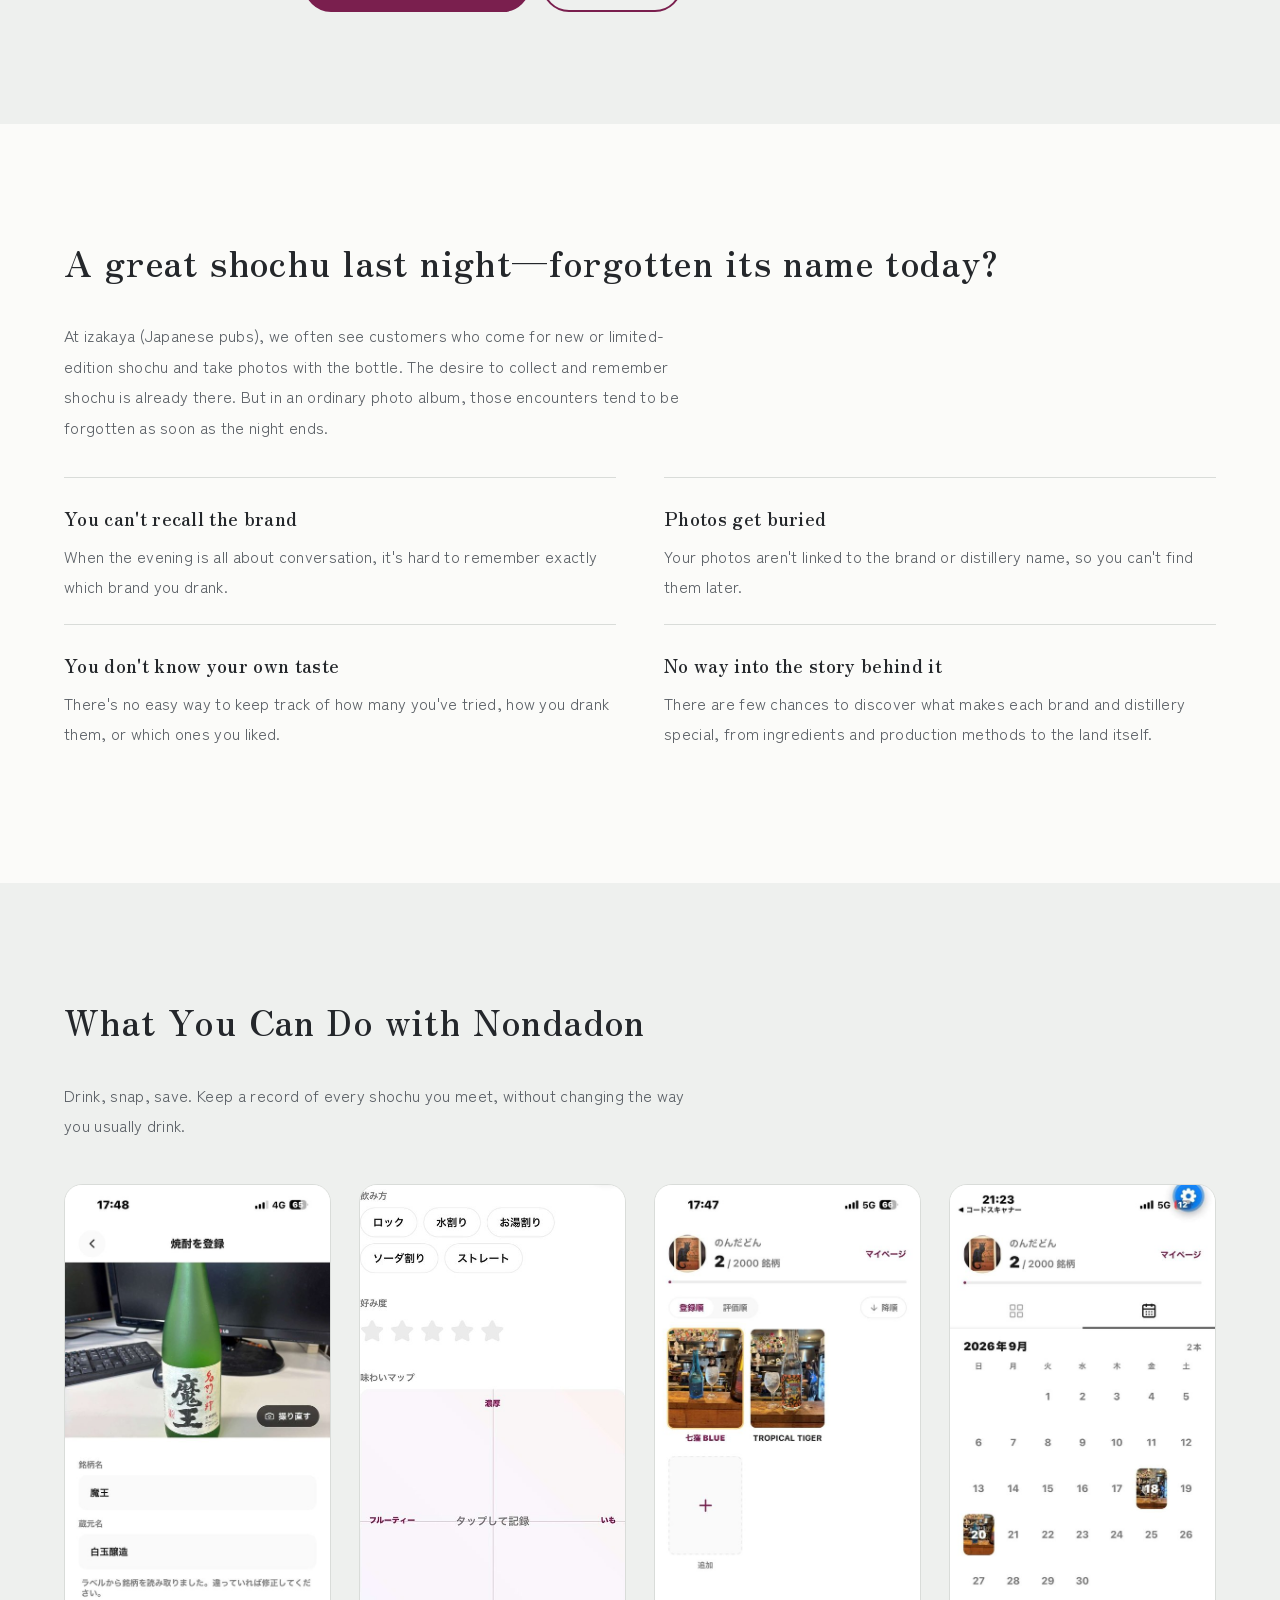
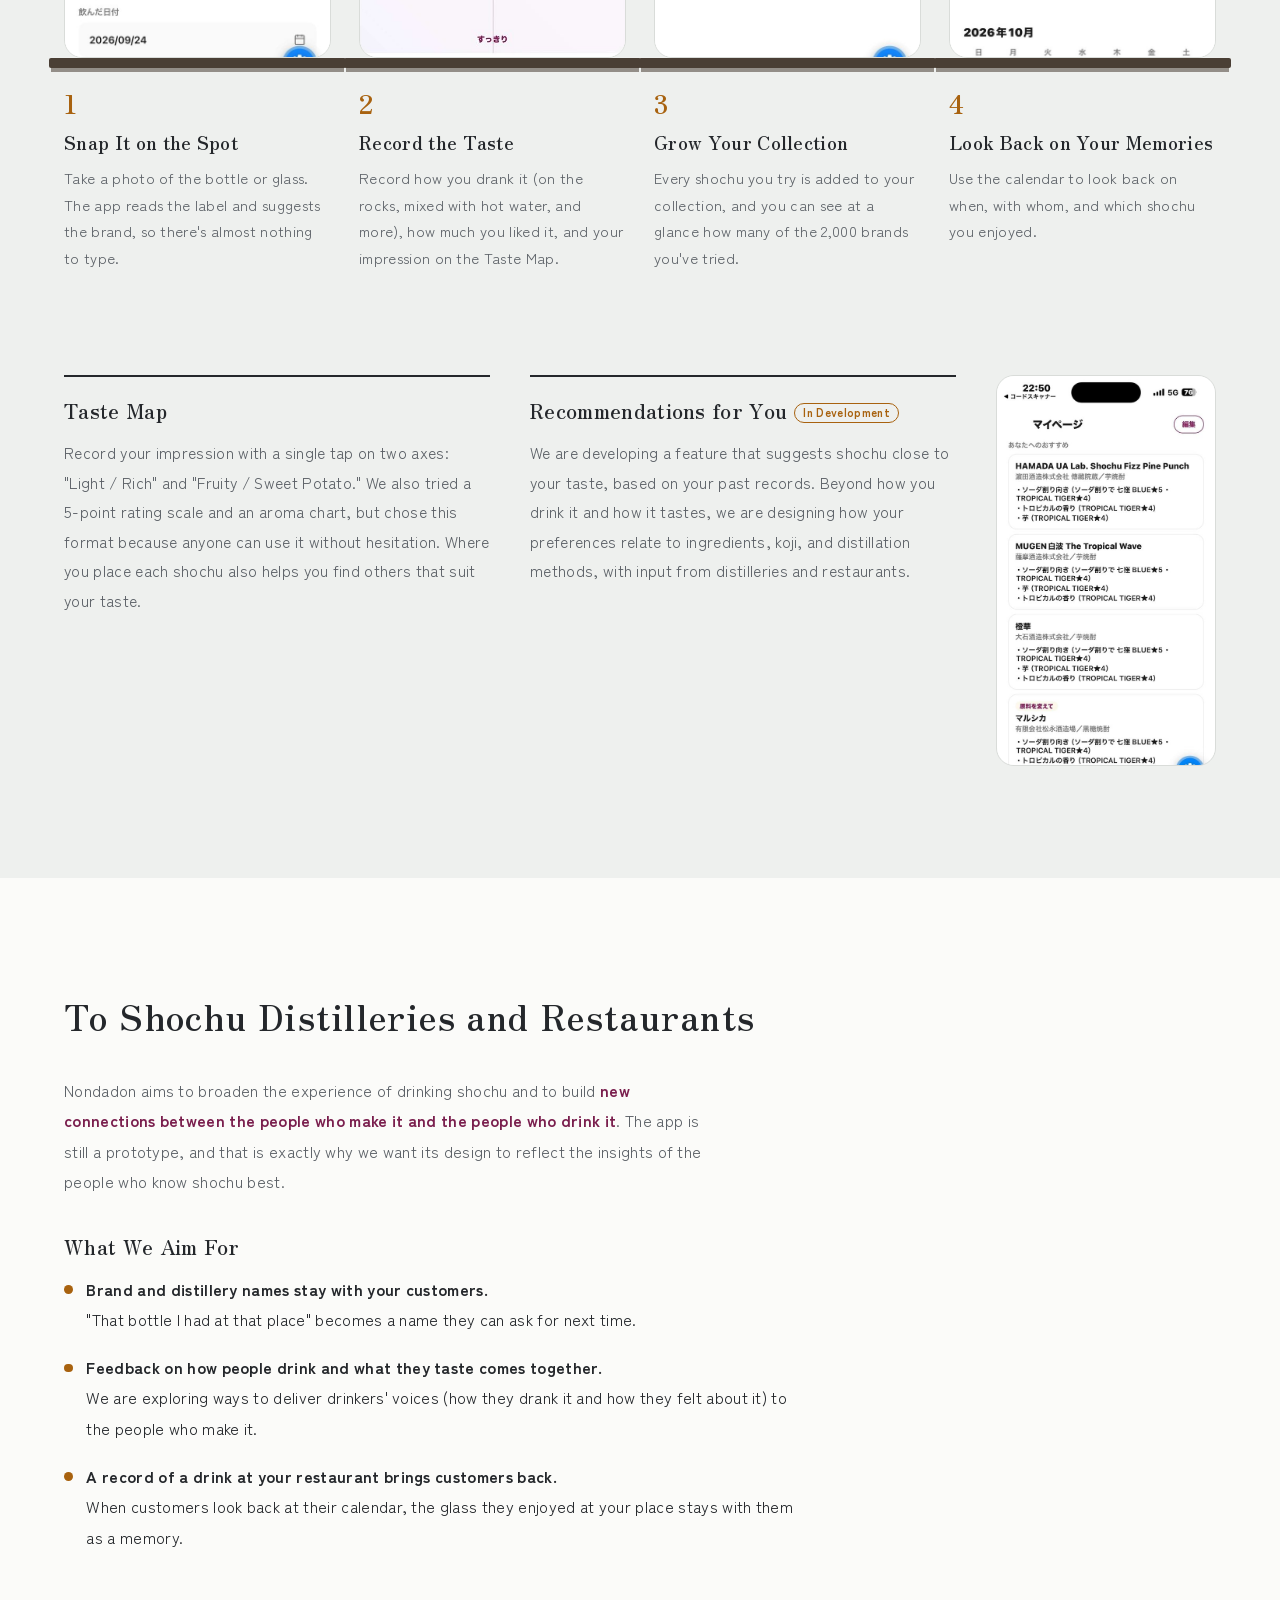
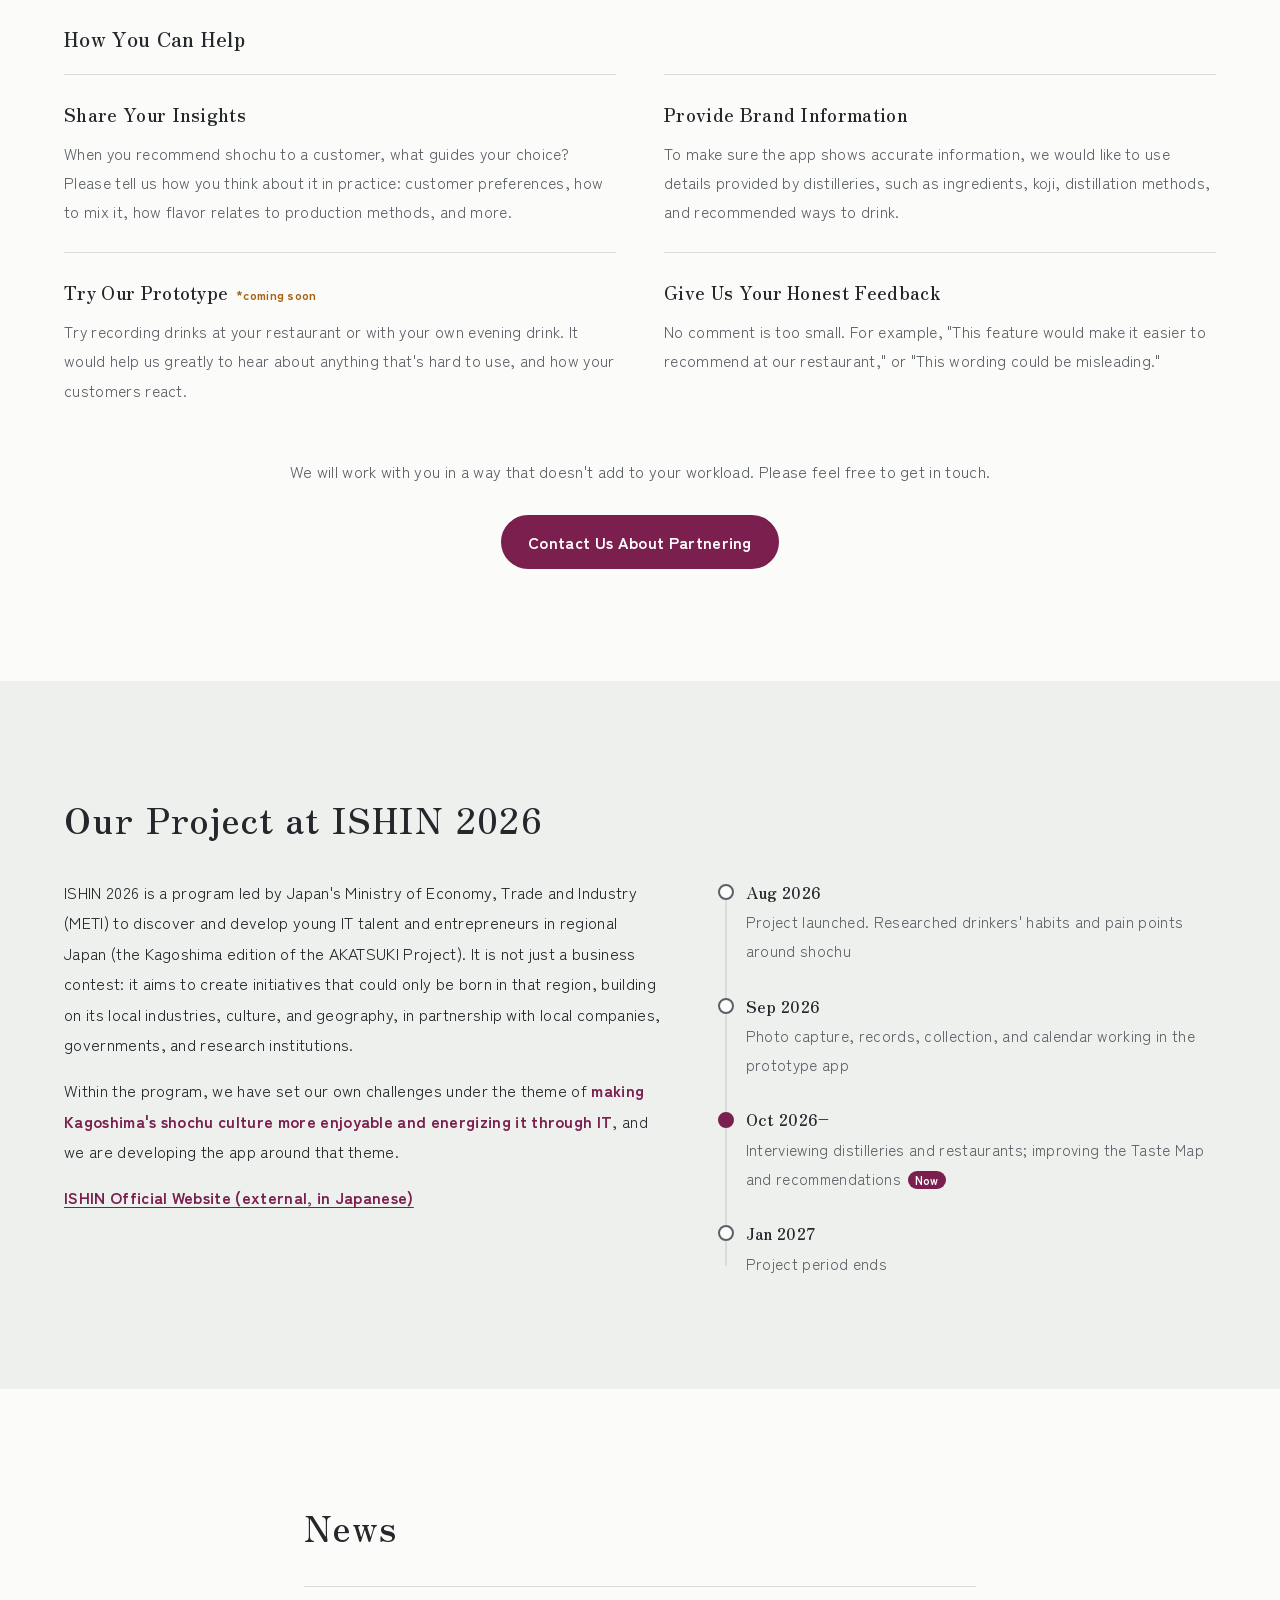
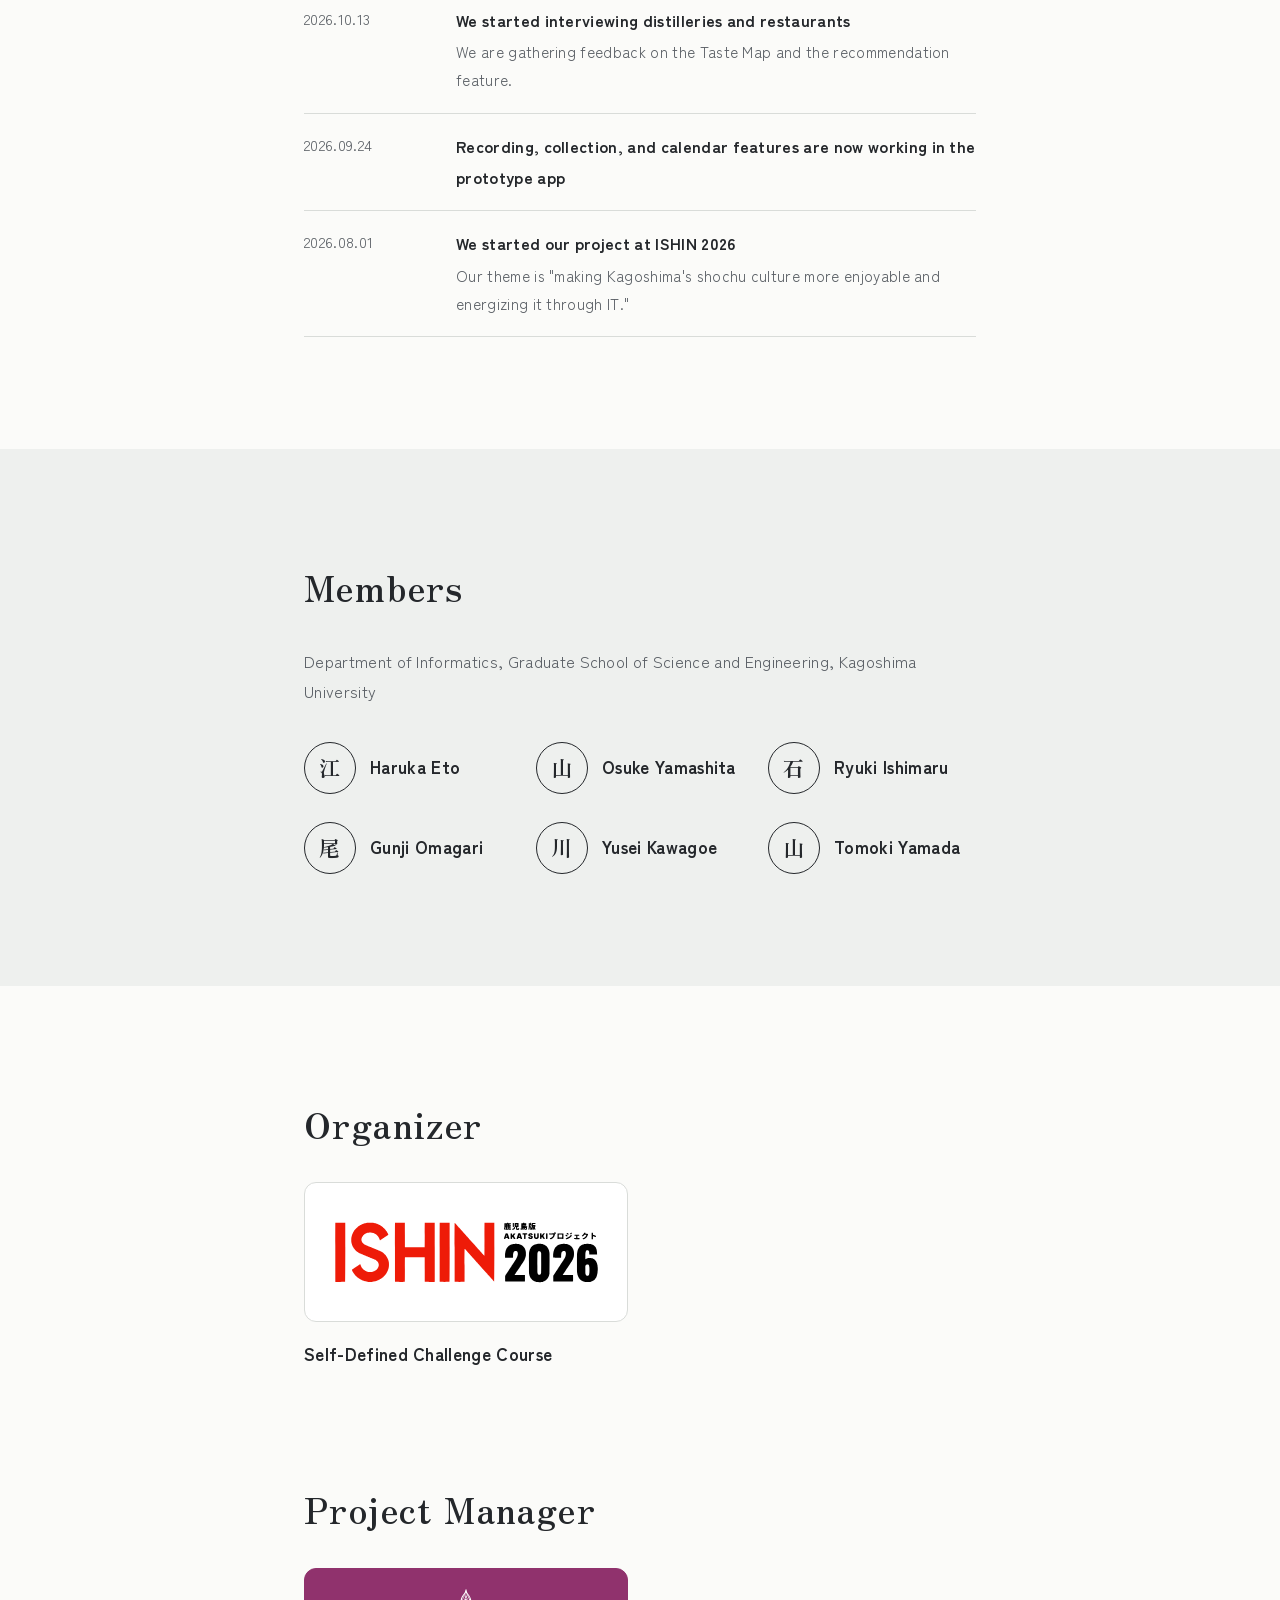
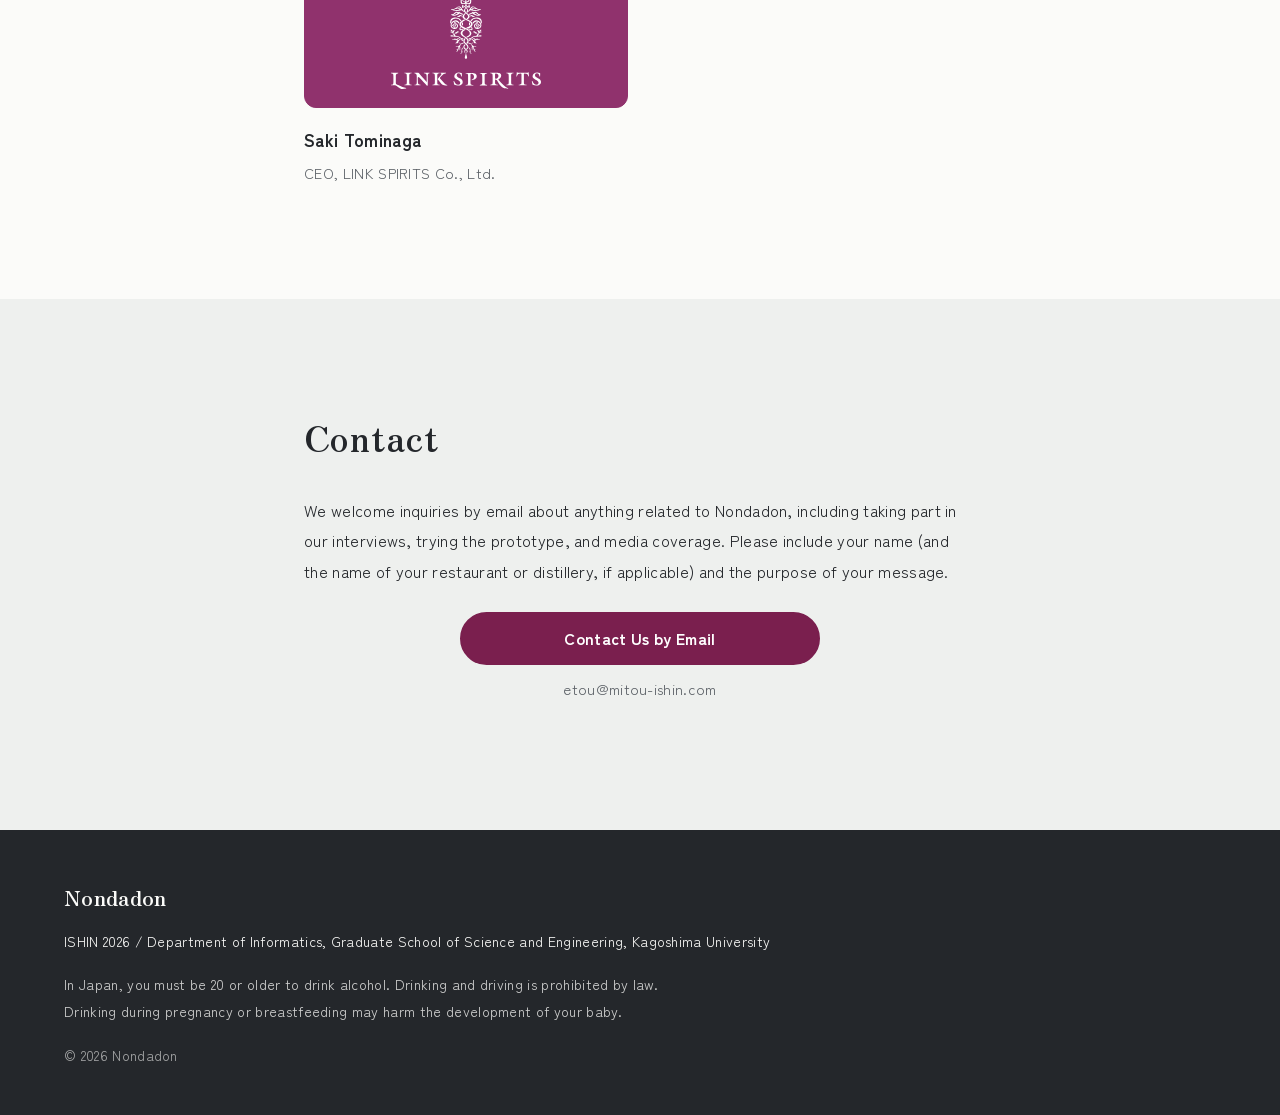
==== commit 6e73e8ad: "fix: PM セクションの見出しと英語版ナビの表現を修正 - 日本語版の見出し「プロジェクトマネージャー（PM）」を「プロジェクトマネージャー」に変更   （括弧の略語併記は本文で略語を使う場合の書" ====
--- a/en/index.html
+++ b/en/index.html
@@ -34,7 +34,7 @@
       <a href="#project">Our Project</a>
       <a href="#news">News</a>
       <a href="#members">Members</a>
-      <a href="#organizer">Organizer</a>
+      <a href="#organizer">Organizer &amp; PM</a>
       <a class="nav-contact" href="#contact">Contact</a>
       <a class="nav-lang" href="../" lang="ja" hreflang="ja">日本語</a>
     </nav>
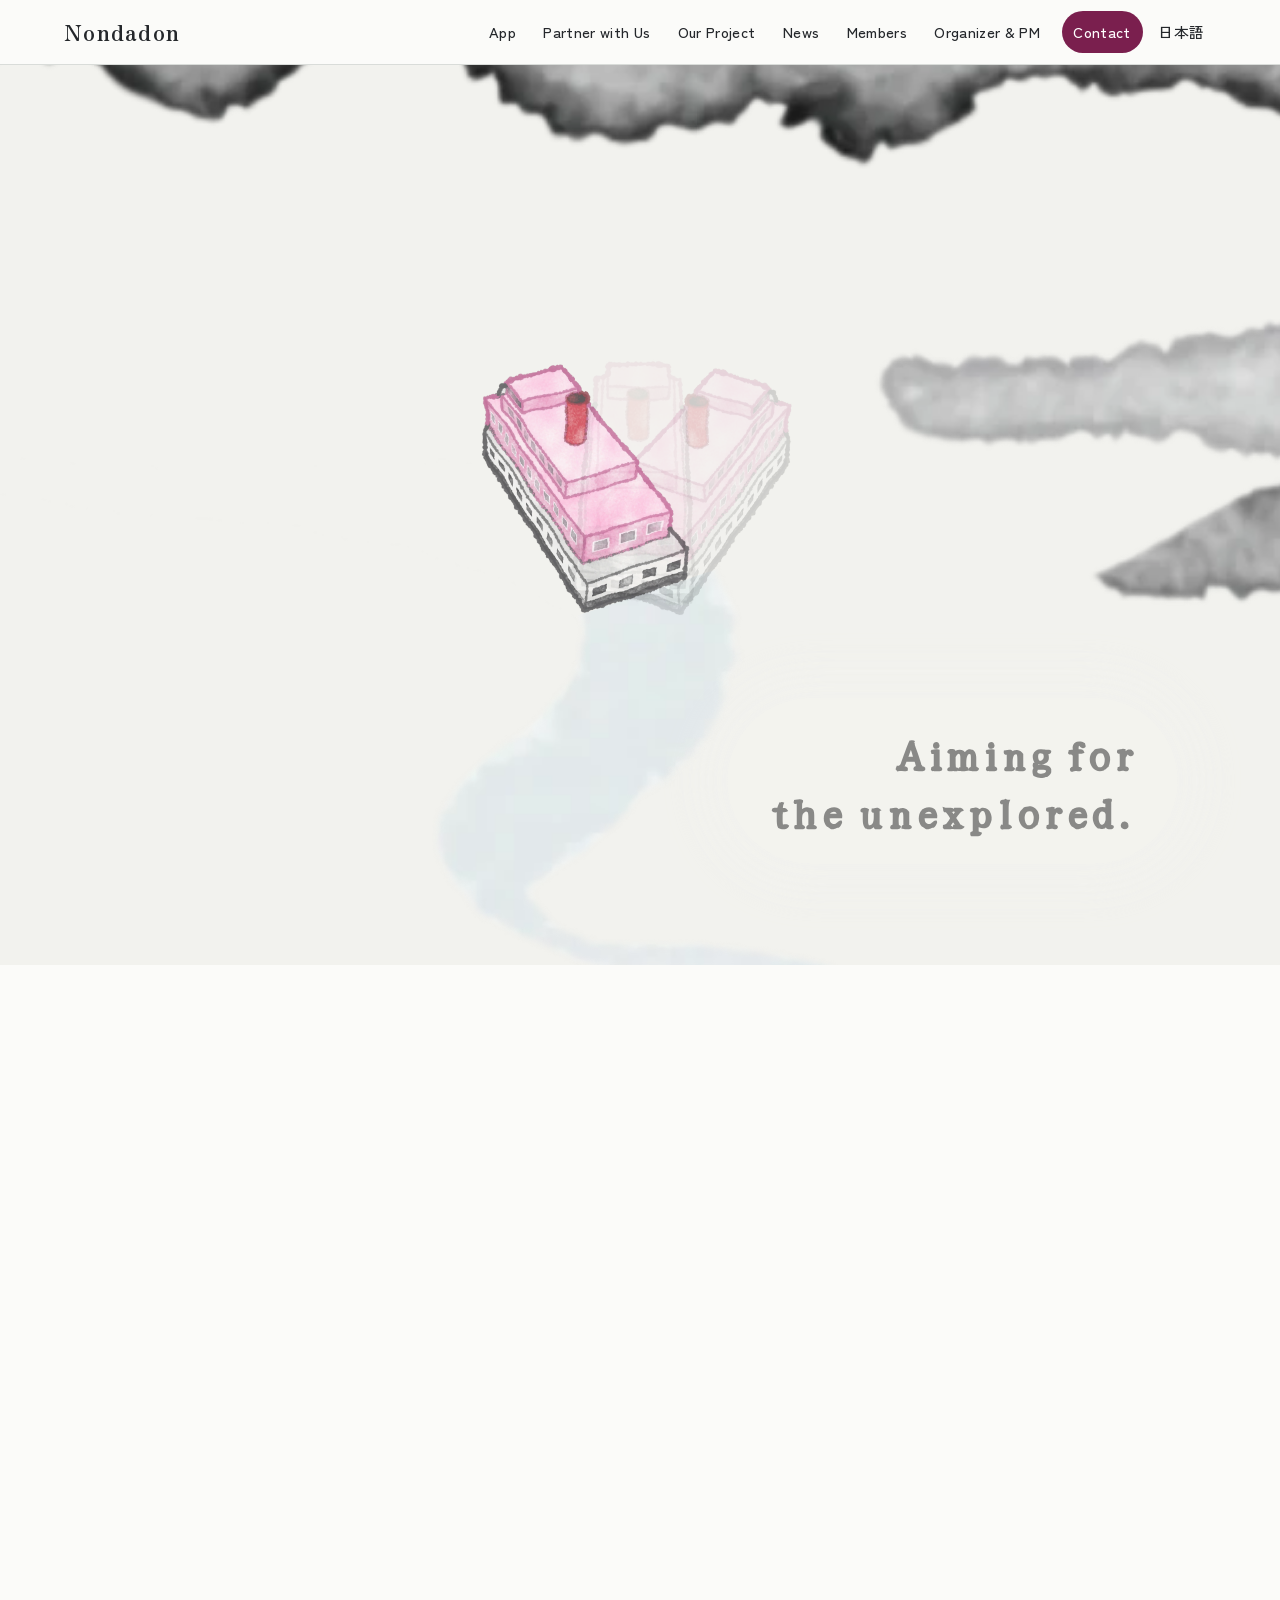
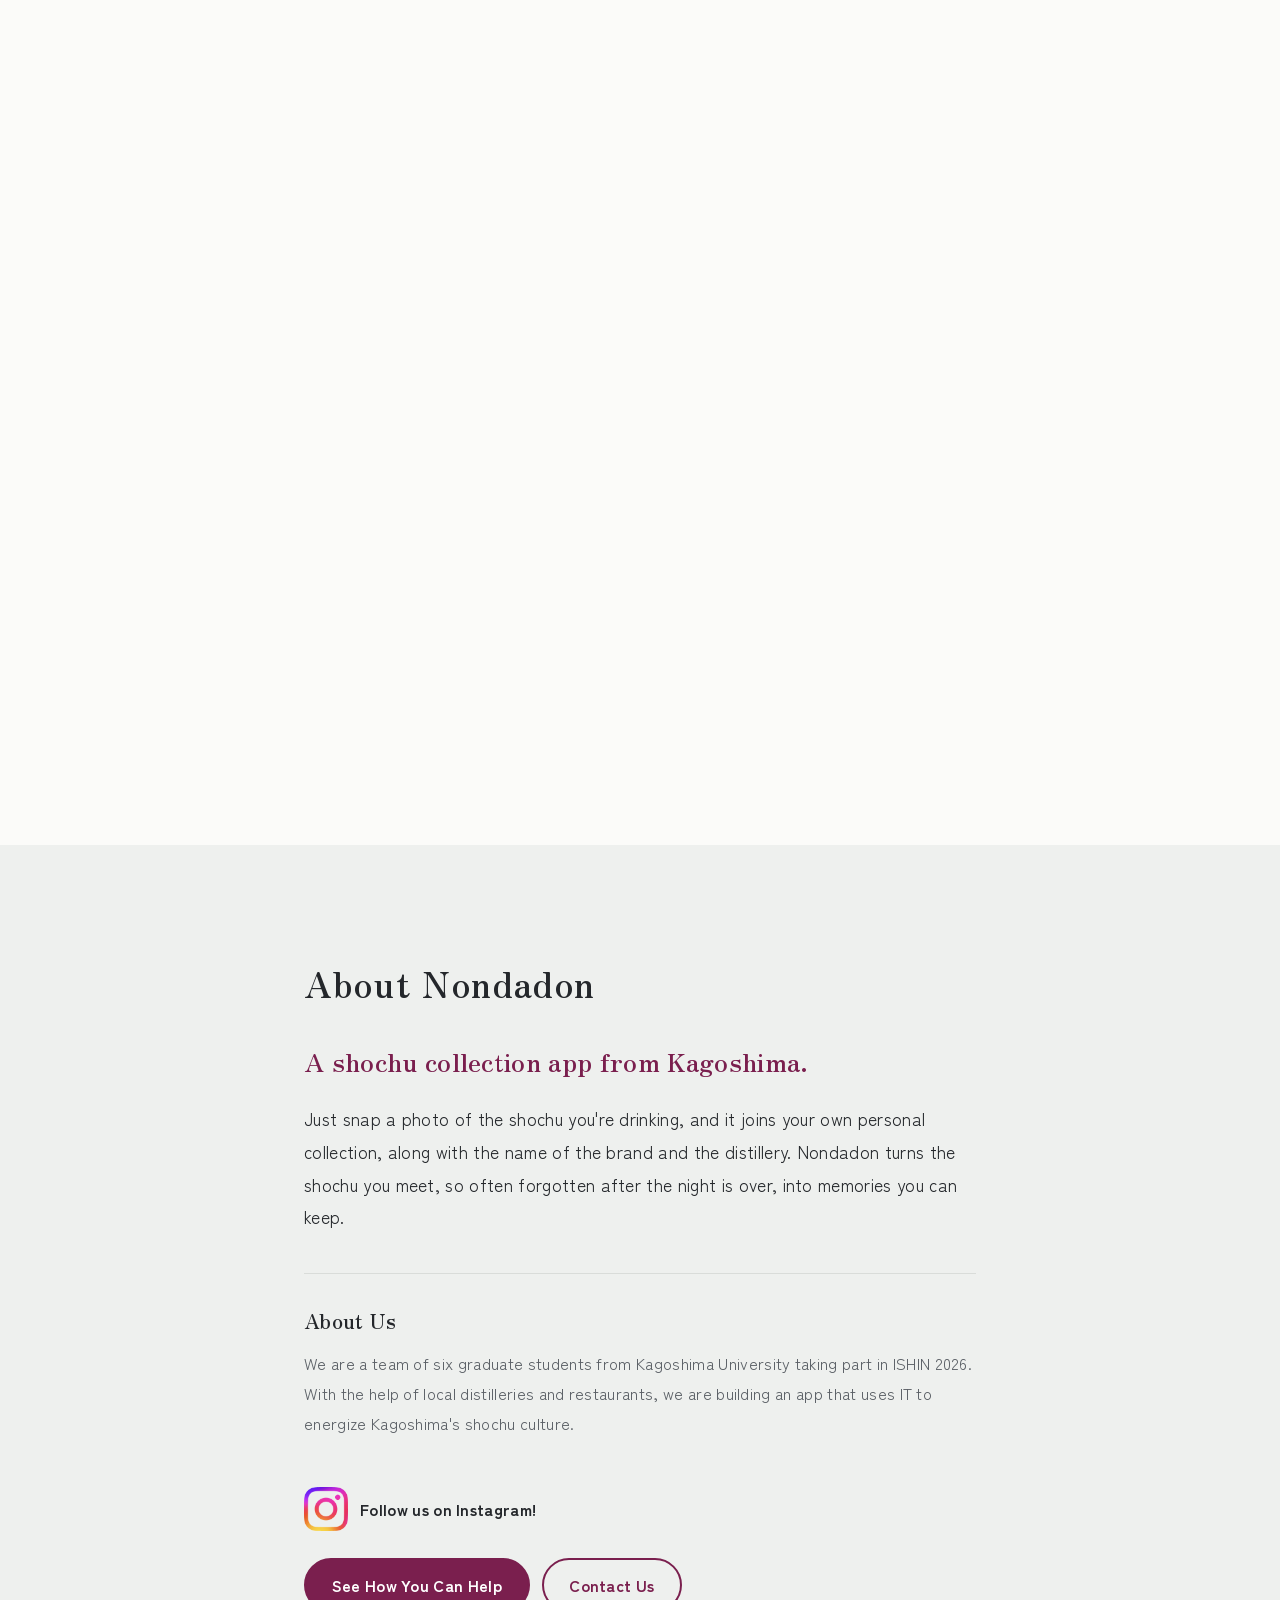
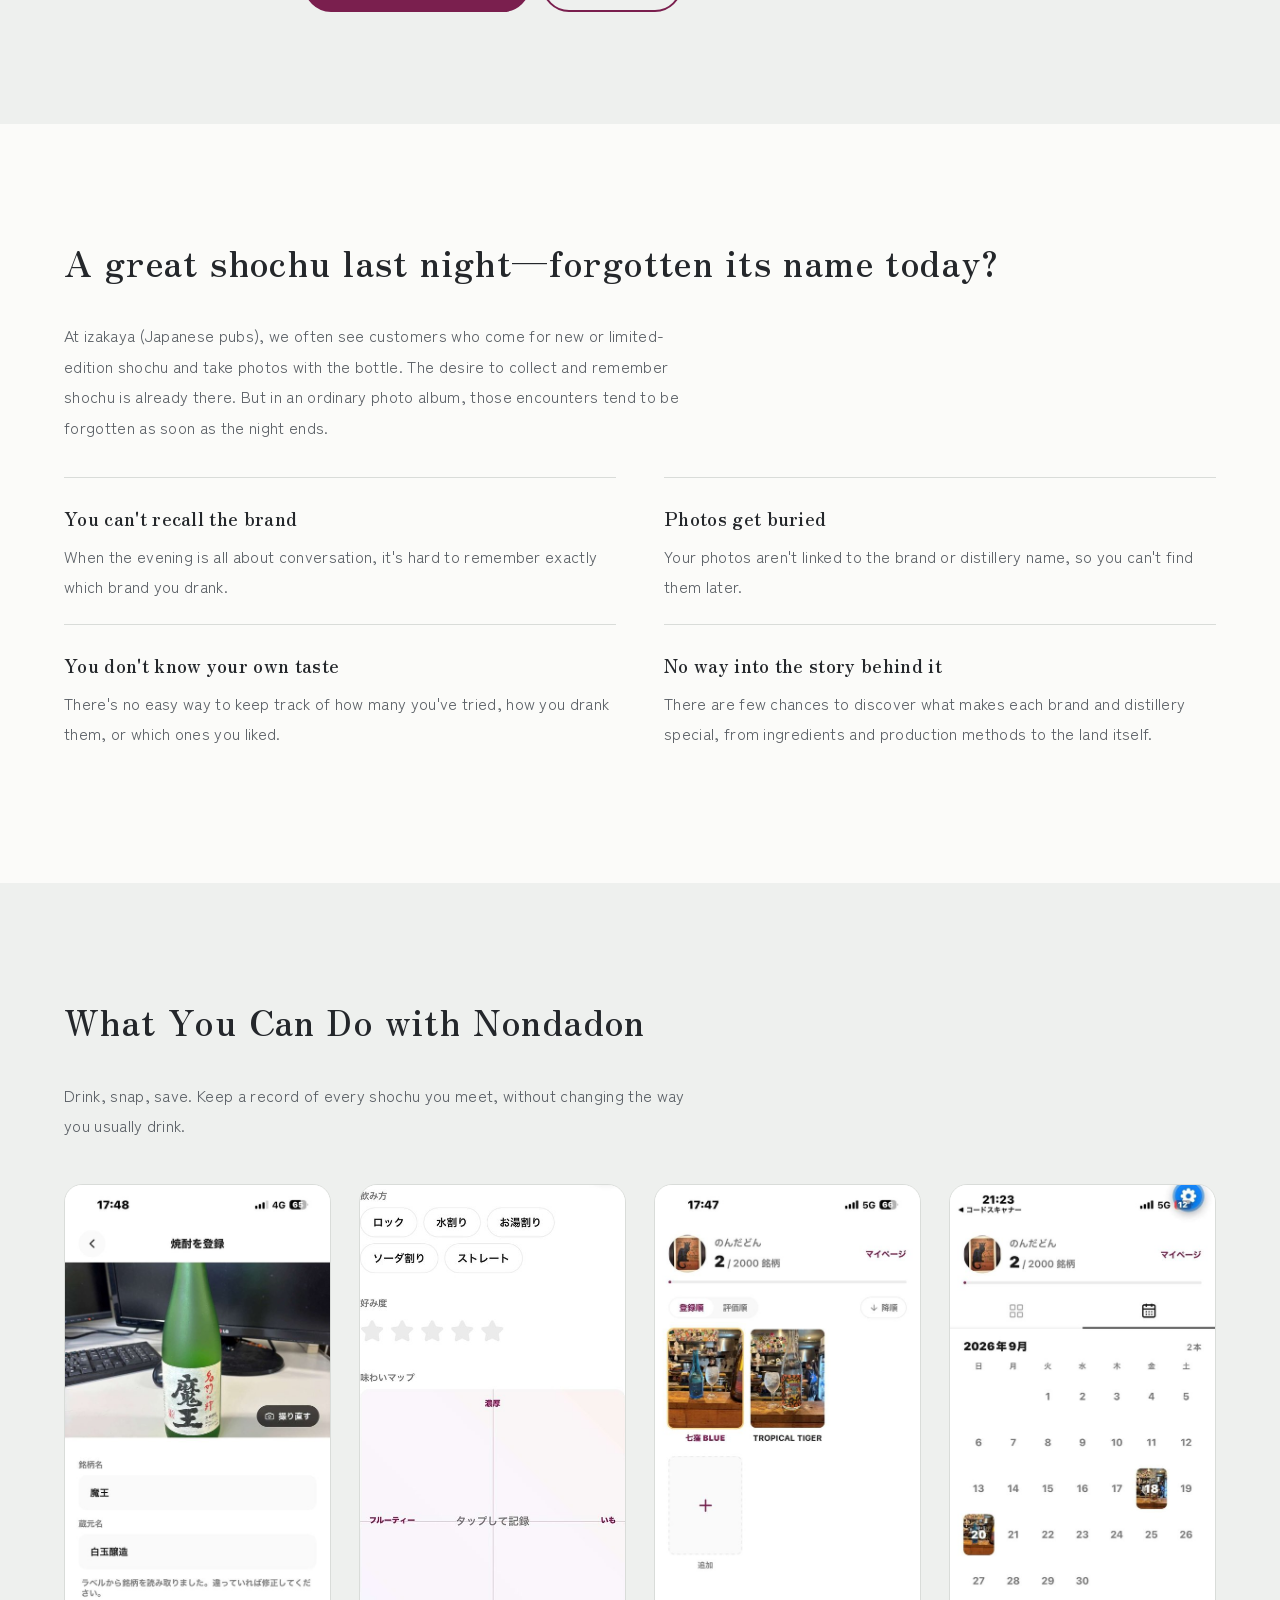
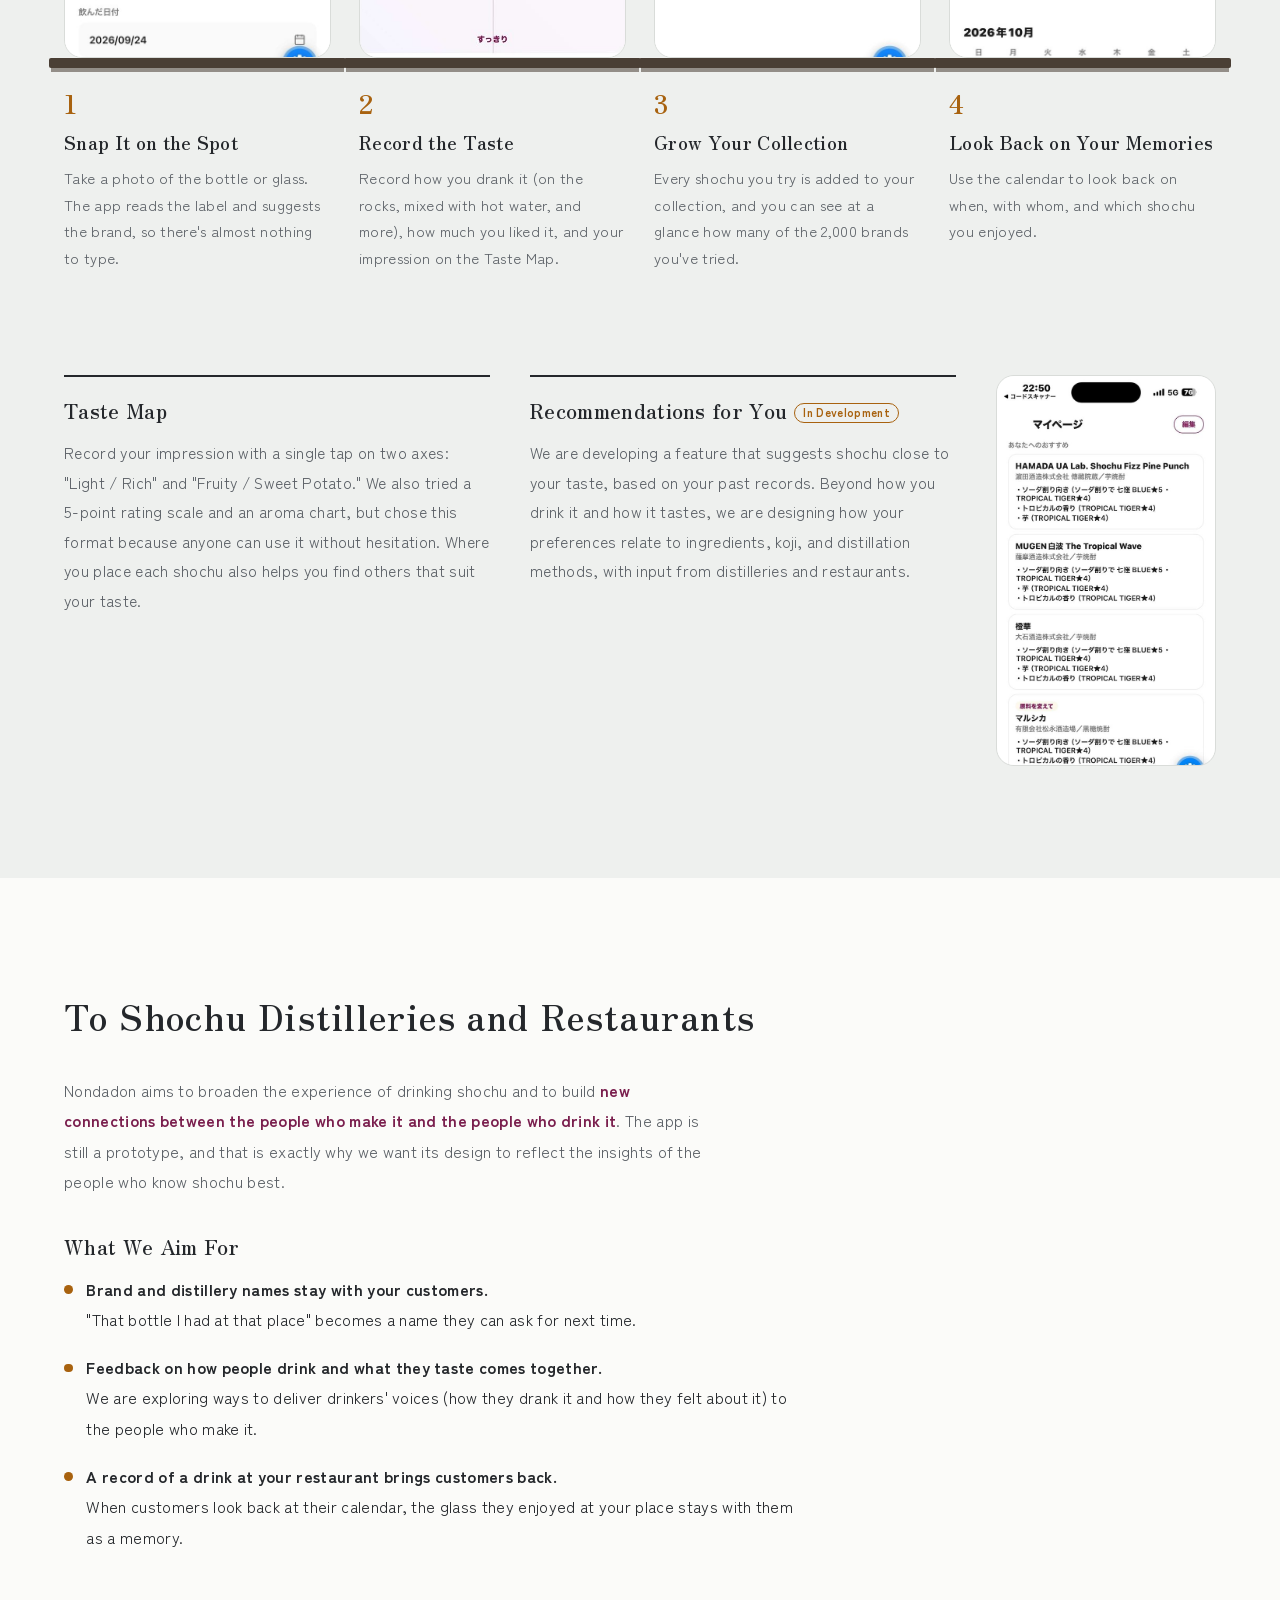
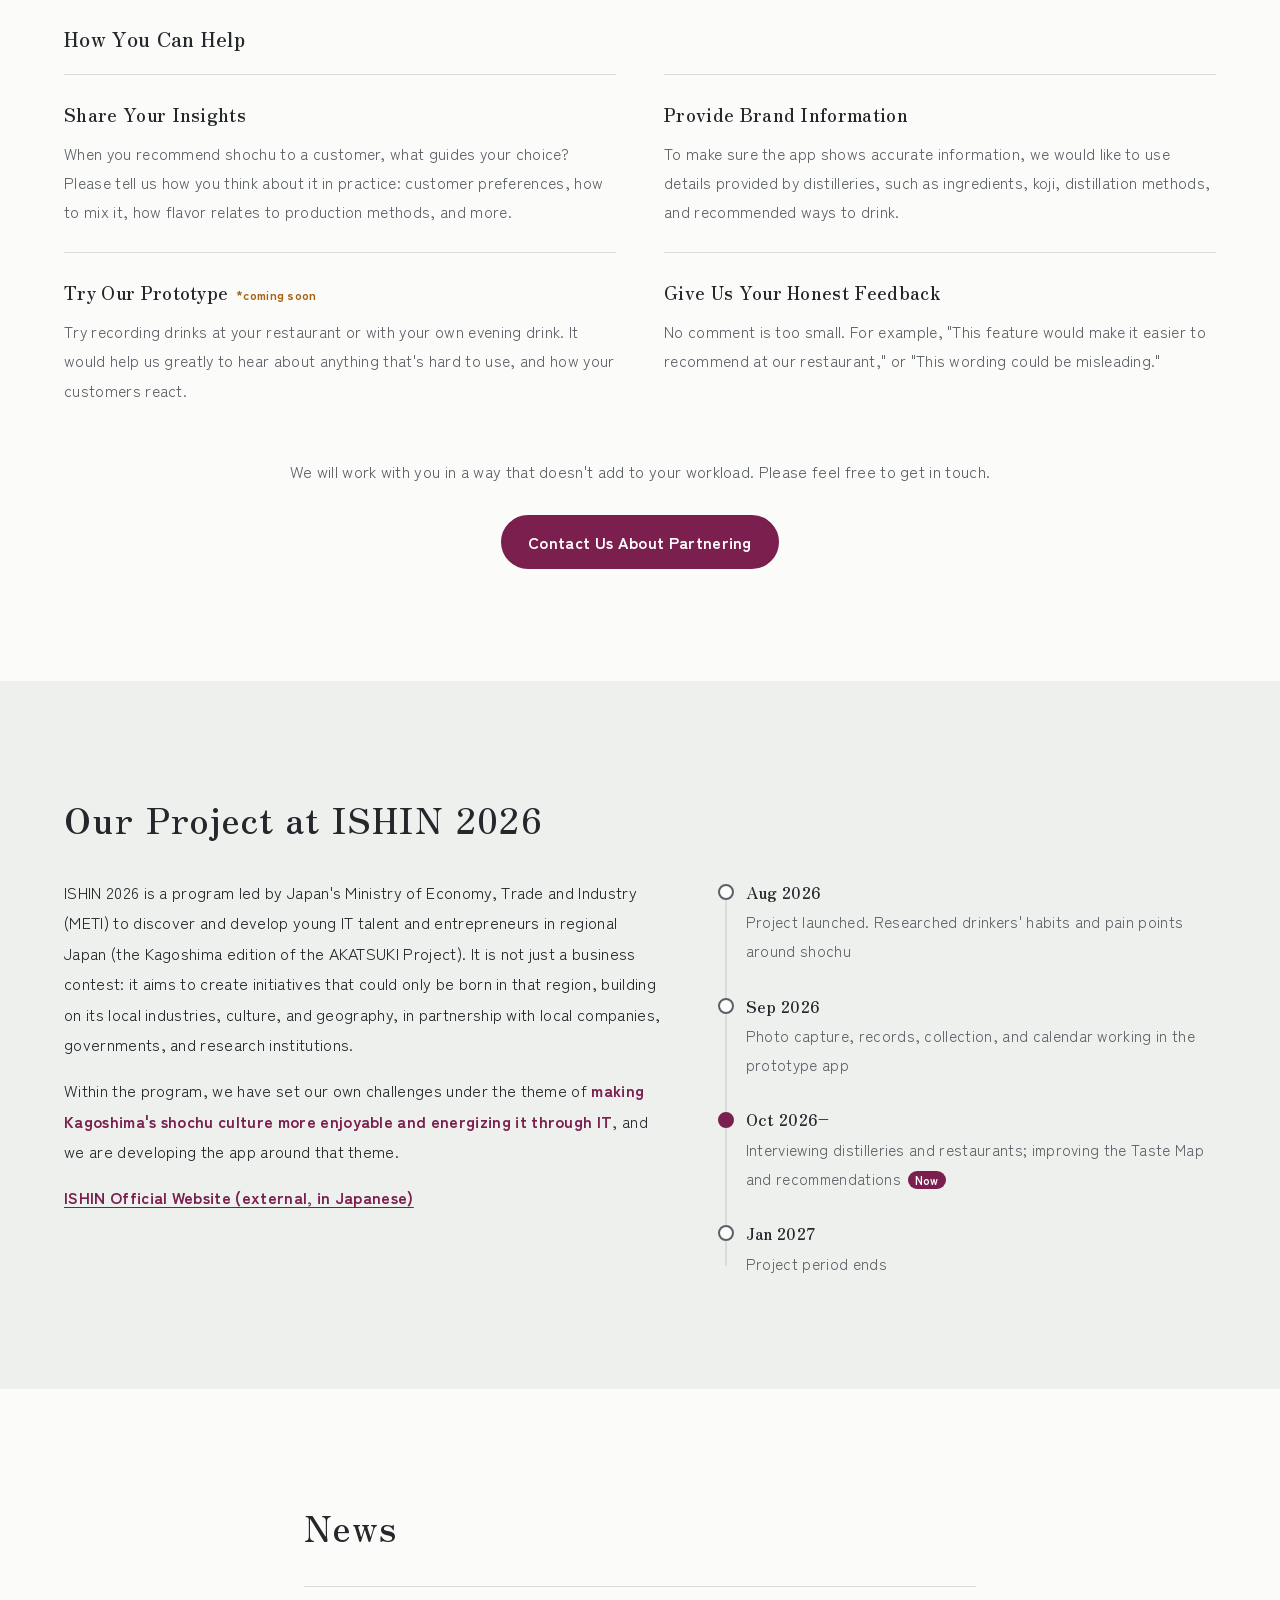
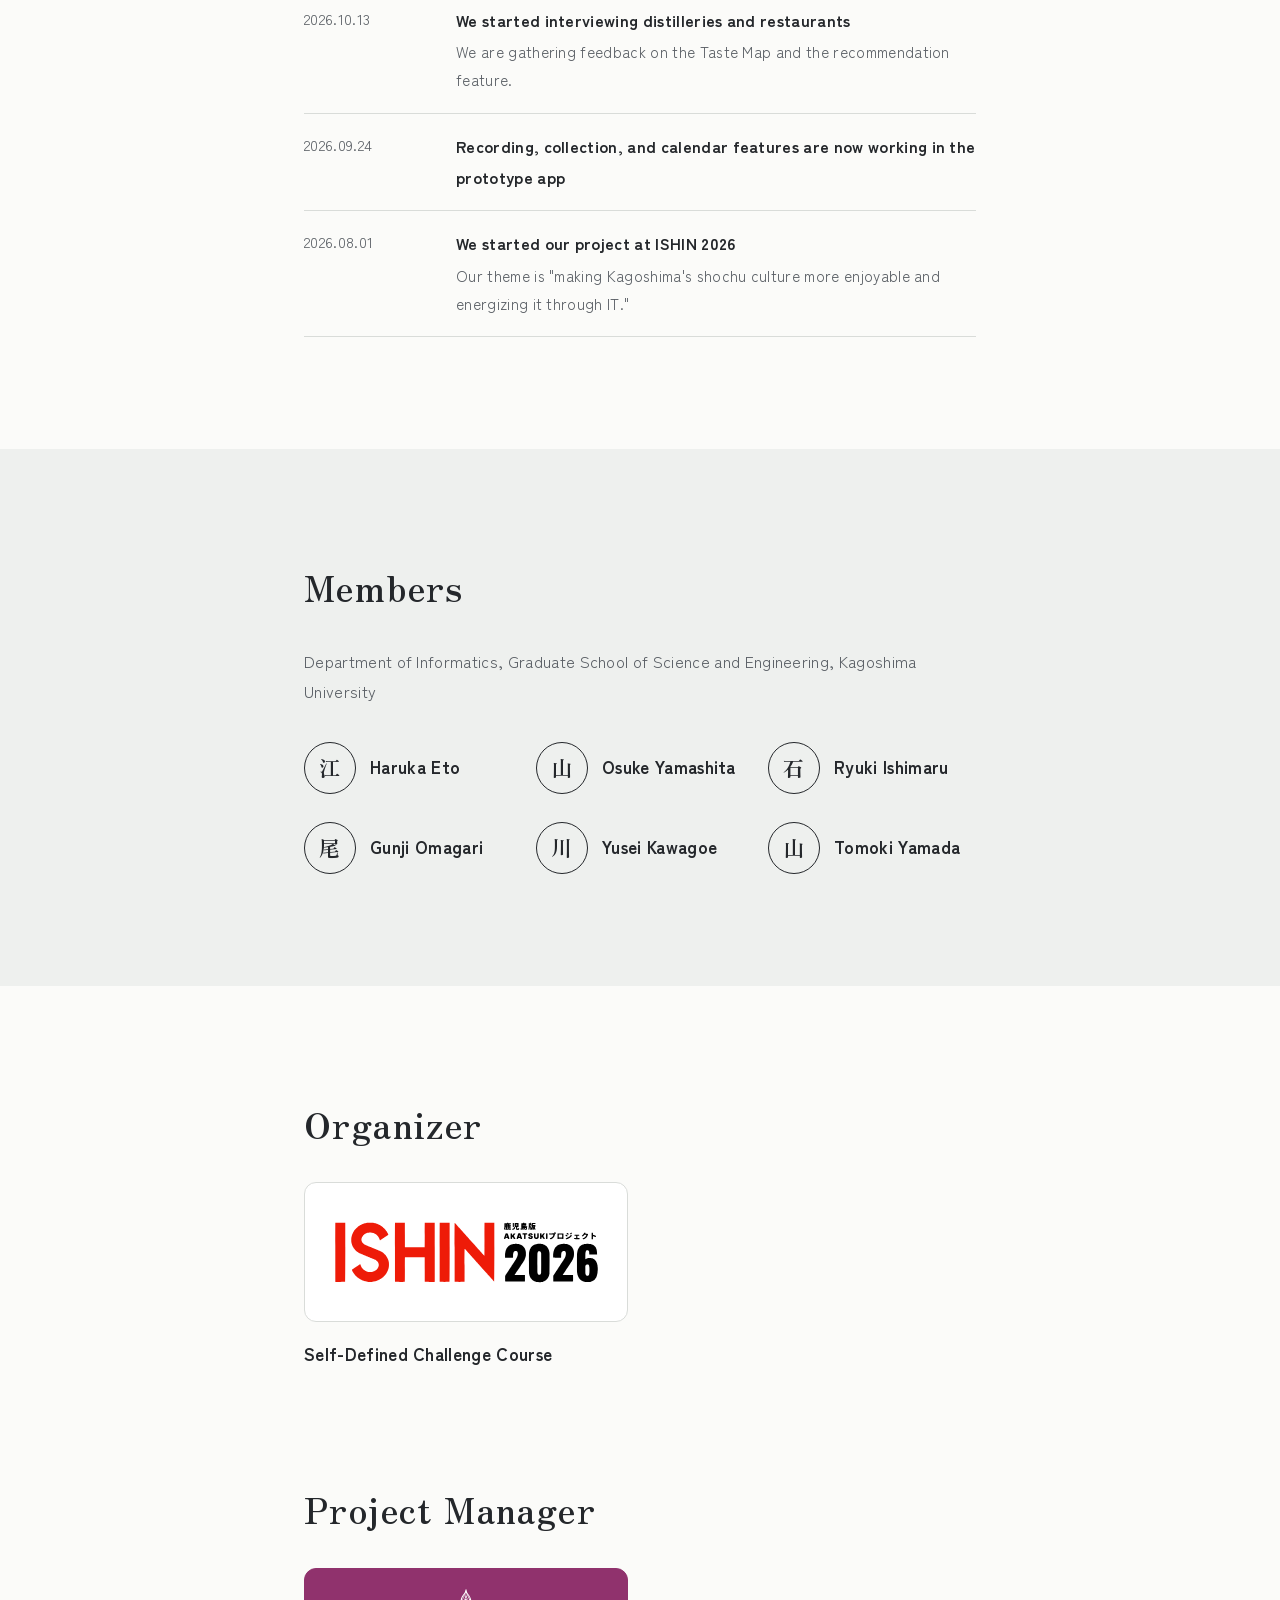
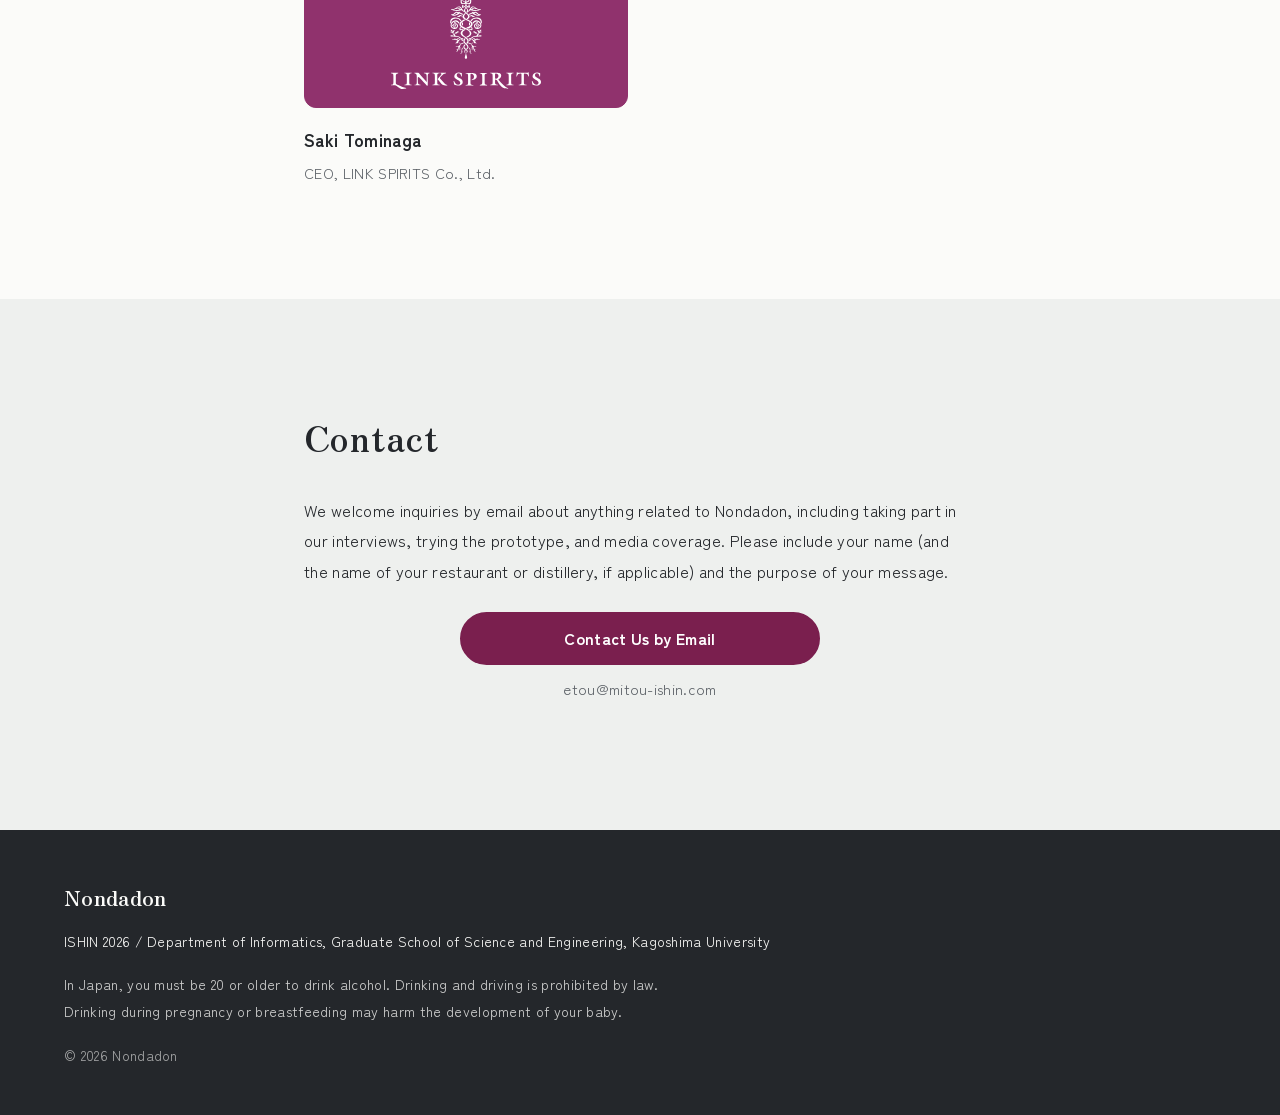
==== commit 1976b6dd: "refactor: 主催・PM セクションのクラス名を sponsor* から credit* に変更 協賛ではなく主催・PM を載せるセクションになったため、内容に合う名前に変更（見た目の変化なし）" ====
--- a/en/index.html
+++ b/en/index.html
@@ -273,29 +273,29 @@
   </section>
 
   <!-- ===== 主催 ===== -->
-  <section class="sponsors" id="organizer">
+  <section class="credits" id="organizer">
     <div class="wrap narrow">
       <h2 class="h-sec">Organizer</h2>
-      <!-- 追加するときは <li class="sponsor">…</li> を1つ複製してください。
-           白いロゴは <div class="sponsor-logo is-dark"> にすると暗い台の上に表示されます -->
-      <ul class="sponsor-list">
-        <li class="sponsor">
-          <div class="sponsor-logo"><img src="../images/ishin2026_logo.svg" width="1534" height="372" loading="lazy" alt="ISHIN 2026, the Kagoshima edition of the AKATSUKI Project"></div>
-          <p class="sponsor-name">Self-Defined Challenge Course</p>
+      <!-- 追加するときは <li class="credit">…</li> を1つ複製してください。
+           白いロゴは <div class="credit-logo is-dark"> にすると暗い台の上に表示されます -->
+      <ul class="credit-list">
+        <li class="credit">
+          <div class="credit-logo"><img src="../images/ishin2026_logo.svg" width="1534" height="372" loading="lazy" alt="ISHIN 2026, the Kagoshima edition of the AKATSUKI Project"></div>
+          <p class="credit-name">Self-Defined Challenge Course</p>
         </li>
       </ul>
     </div>
   </section>
 
   <!-- ===== PM ===== -->
-  <section class="sponsors pm" id="pm">
+  <section class="credits pm" id="pm">
     <div class="wrap narrow">
       <h2 class="h-sec">Project Manager</h2>
-      <ul class="sponsor-list">
-        <li class="sponsor">
-          <div class="sponsor-logo is-dark"><img src="../images/link-spirits_logo.svg" width="220" height="146" loading="lazy" alt="LINK SPIRITS"></div>
-          <p class="sponsor-name">Saki Tominaga</p>
-          <p class="sponsor-role">CEO, LINK SPIRITS Co., Ltd.</p>
+      <ul class="credit-list">
+        <li class="credit">
+          <div class="credit-logo is-dark"><img src="../images/link-spirits_logo.svg" width="220" height="146" loading="lazy" alt="LINK SPIRITS"></div>
+          <p class="credit-name">Saki Tominaga</p>
+          <p class="credit-role">CEO, LINK SPIRITS Co., Ltd.</p>
         </li>
       </ul>
     </div>
--- a/css/style.css
+++ b/css/style.css
@@ -329,18 +329,18 @@
 @media (max-width: 760px) { .member-list { grid-template-columns: repeat(2, 1fr); } }
 
 /* ---------- 主催・PM ---------- */
-.sponsor-list { list-style: none; margin: 0; padding: 0; display: grid; grid-template-columns: repeat(auto-fill, minmax(240px, 1fr)); gap: 32px 24px; }
-.sponsor-logo {
+.credit-list { list-style: none; margin: 0; padding: 0; display: grid; grid-template-columns: repeat(auto-fill, minmax(240px, 1fr)); gap: 32px 24px; }
+.credit-logo {
   height: 140px; padding: 20px 24px; margin-bottom: 1em;
   display: grid; place-items: center;
   border: 1px solid var(--line); border-radius: 12px;
   background: #FFFFFF; /* ロゴの色を保つため、ダークモードでも白い台にする */
 }
-.sponsor-logo.is-dark { background: rgb(144, 50, 109); border-color: rgb(144, 50, 109); } /* 白いロゴ用 */
-.sponsor-logo img { width: auto; max-width: 100%; max-height: 100px; } /* 台の高さ140px − 上下の余白 */
-.sponsor-name { font-size: 1.08rem; font-weight: 700; margin: 0; }
-.sponsor-role { font-size: .9rem; color: var(--ink-2); margin: .2em 0 0; }
-.sponsors.pm { padding-top: 0; } /* 白いセクションが続くので、主催との間の余白を詰める */
+.credit-logo.is-dark { background: rgb(144, 50, 109); border-color: rgb(144, 50, 109); } /* 白いロゴ用 */
+.credit-logo img { width: auto; max-width: 100%; max-height: 100px; } /* 台の高さ140px − 上下の余白 */
+.credit-name { font-size: 1.08rem; font-weight: 700; margin: 0; }
+.credit-role { font-size: .9rem; color: var(--ink-2); margin: .2em 0 0; }
+.credits.pm { padding-top: 0; } /* 白いセクションが続くので、主催との間の余白を詰める */
 
 /* ---------- お問い合わせ ---------- */
 .contact { text-align: left; background: var(--mist); }
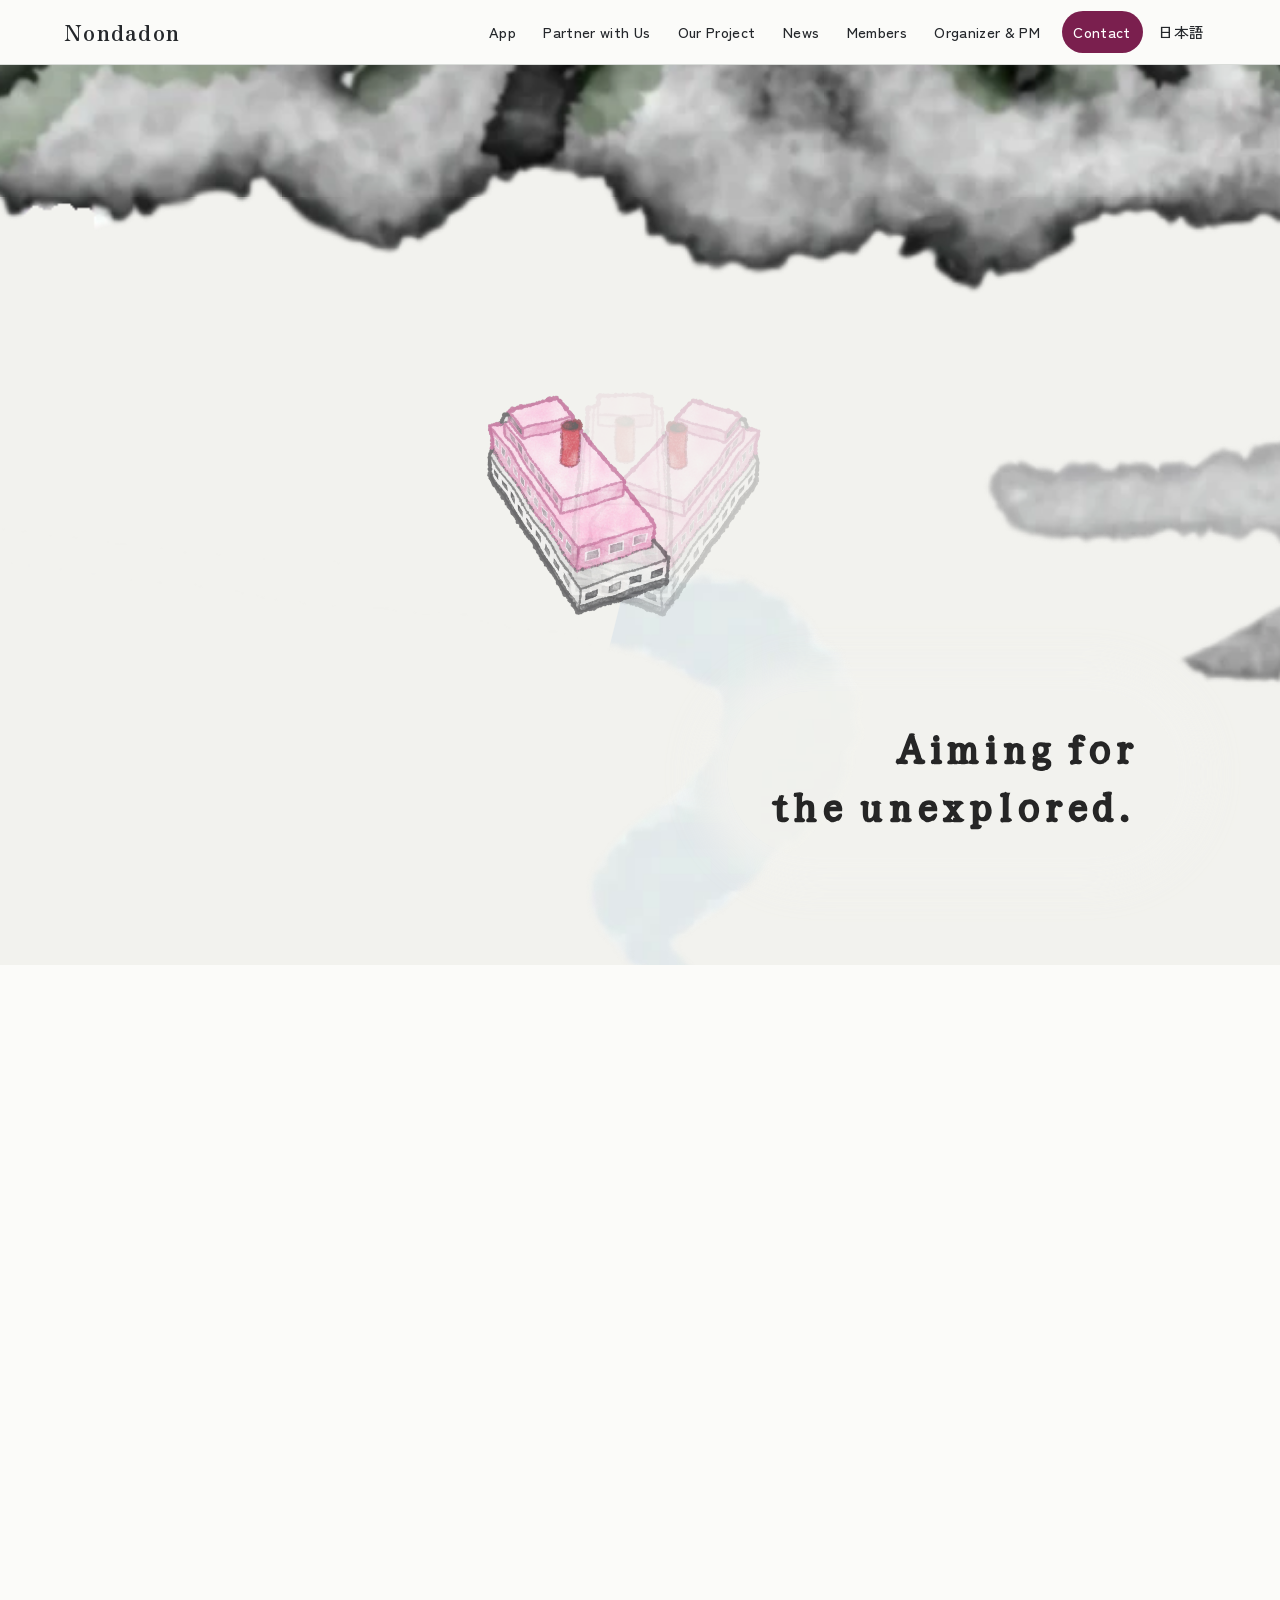
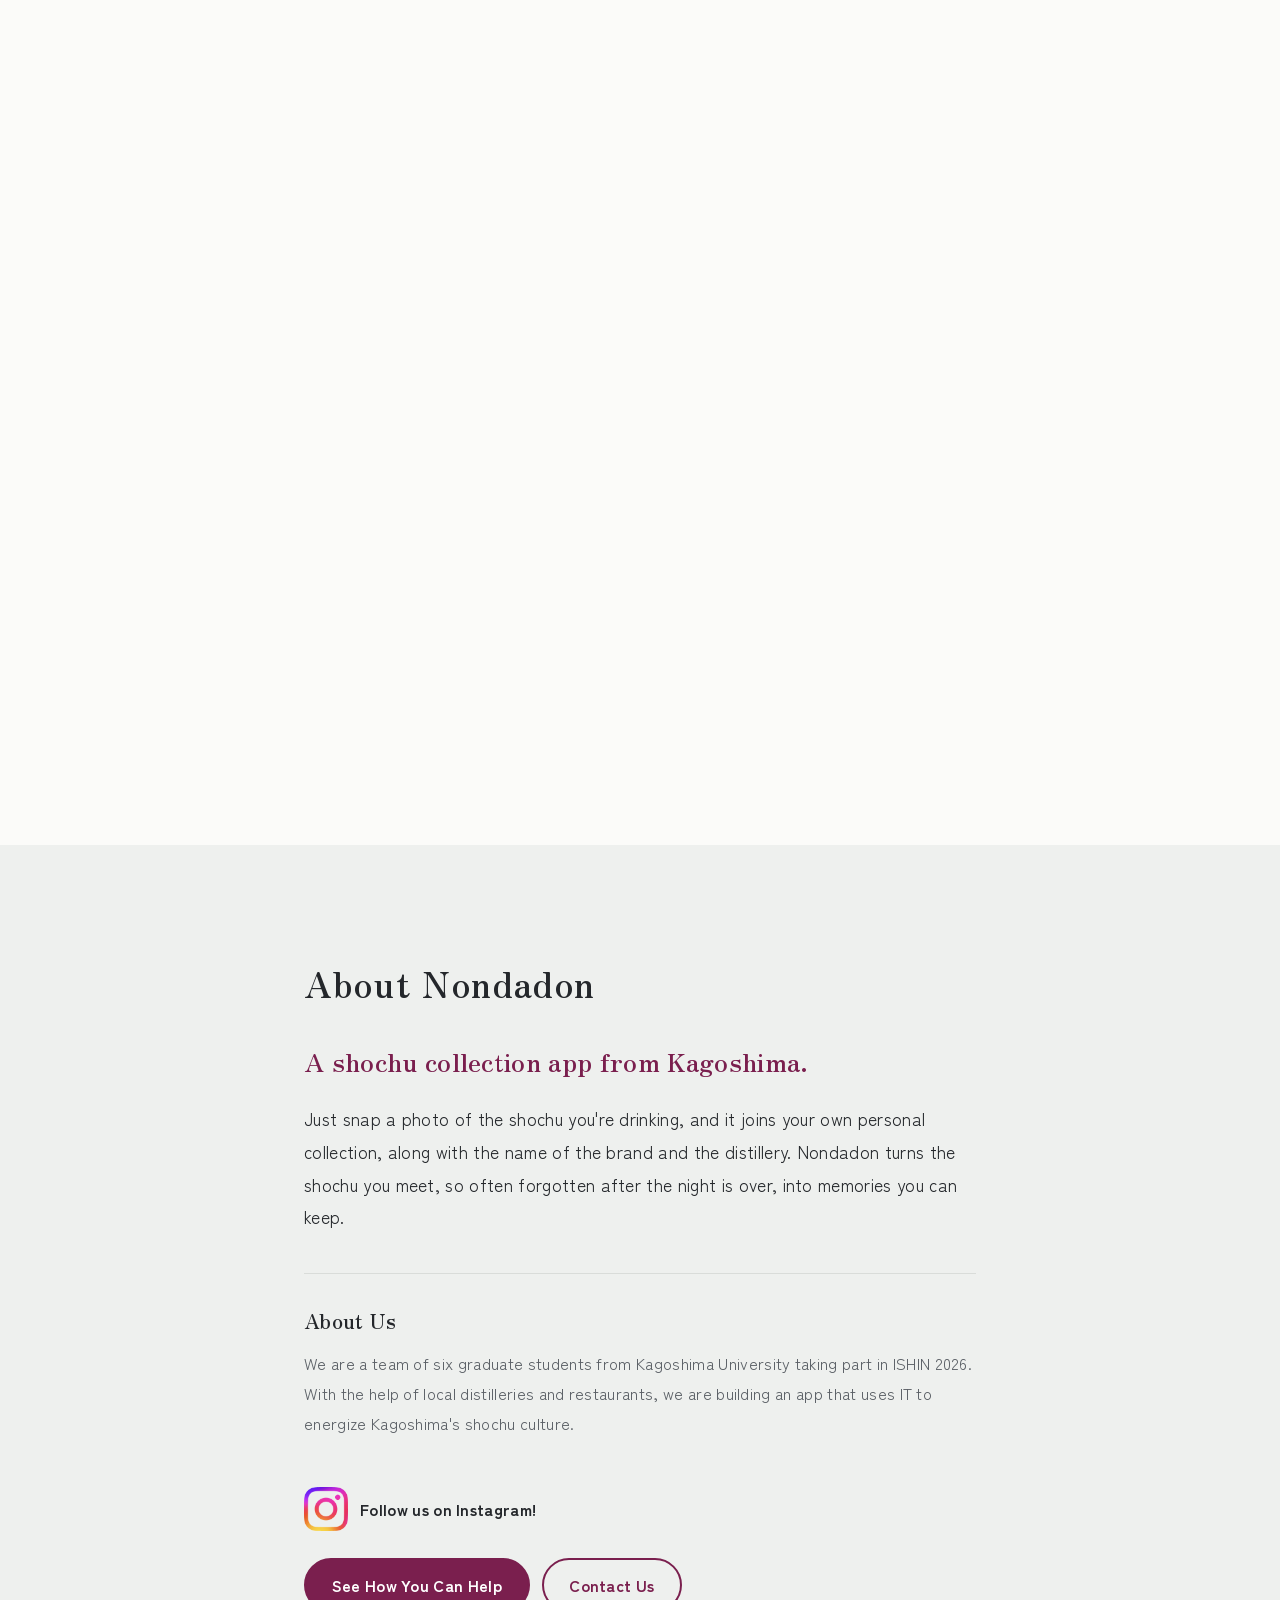
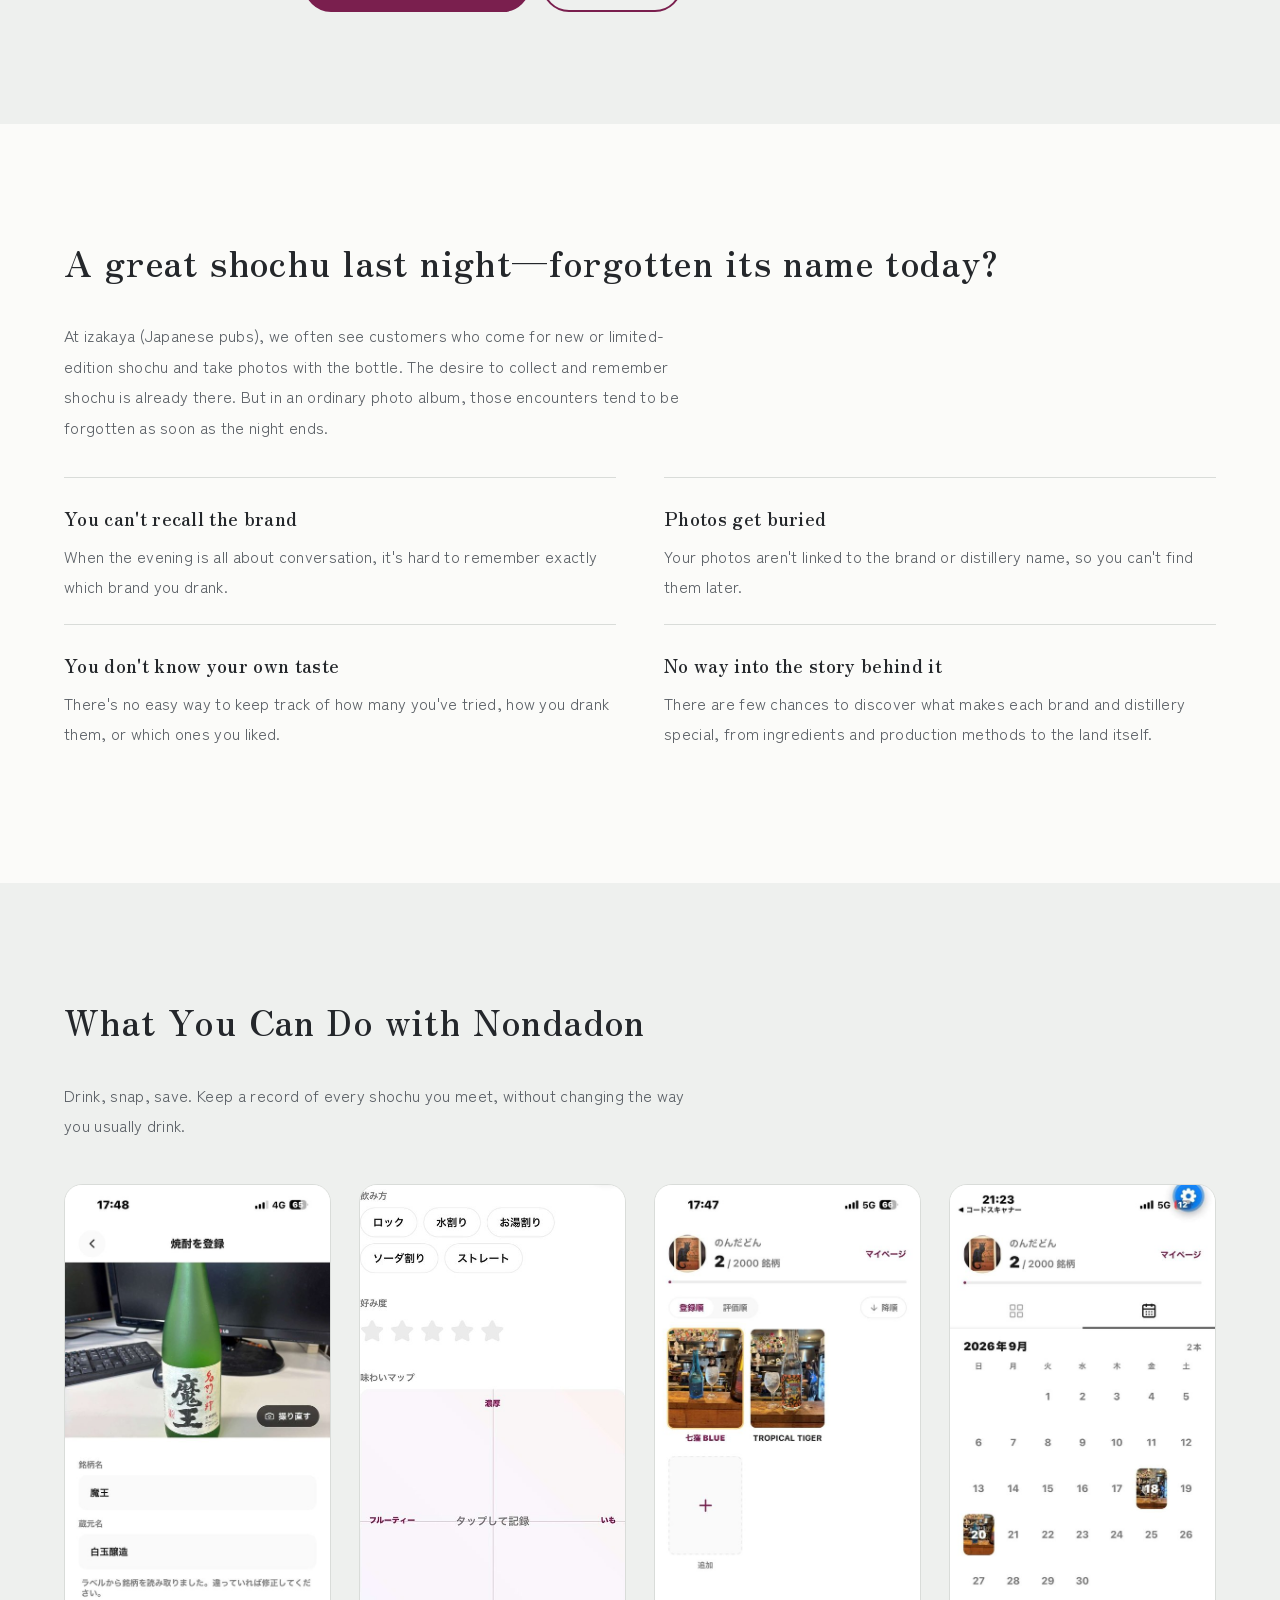
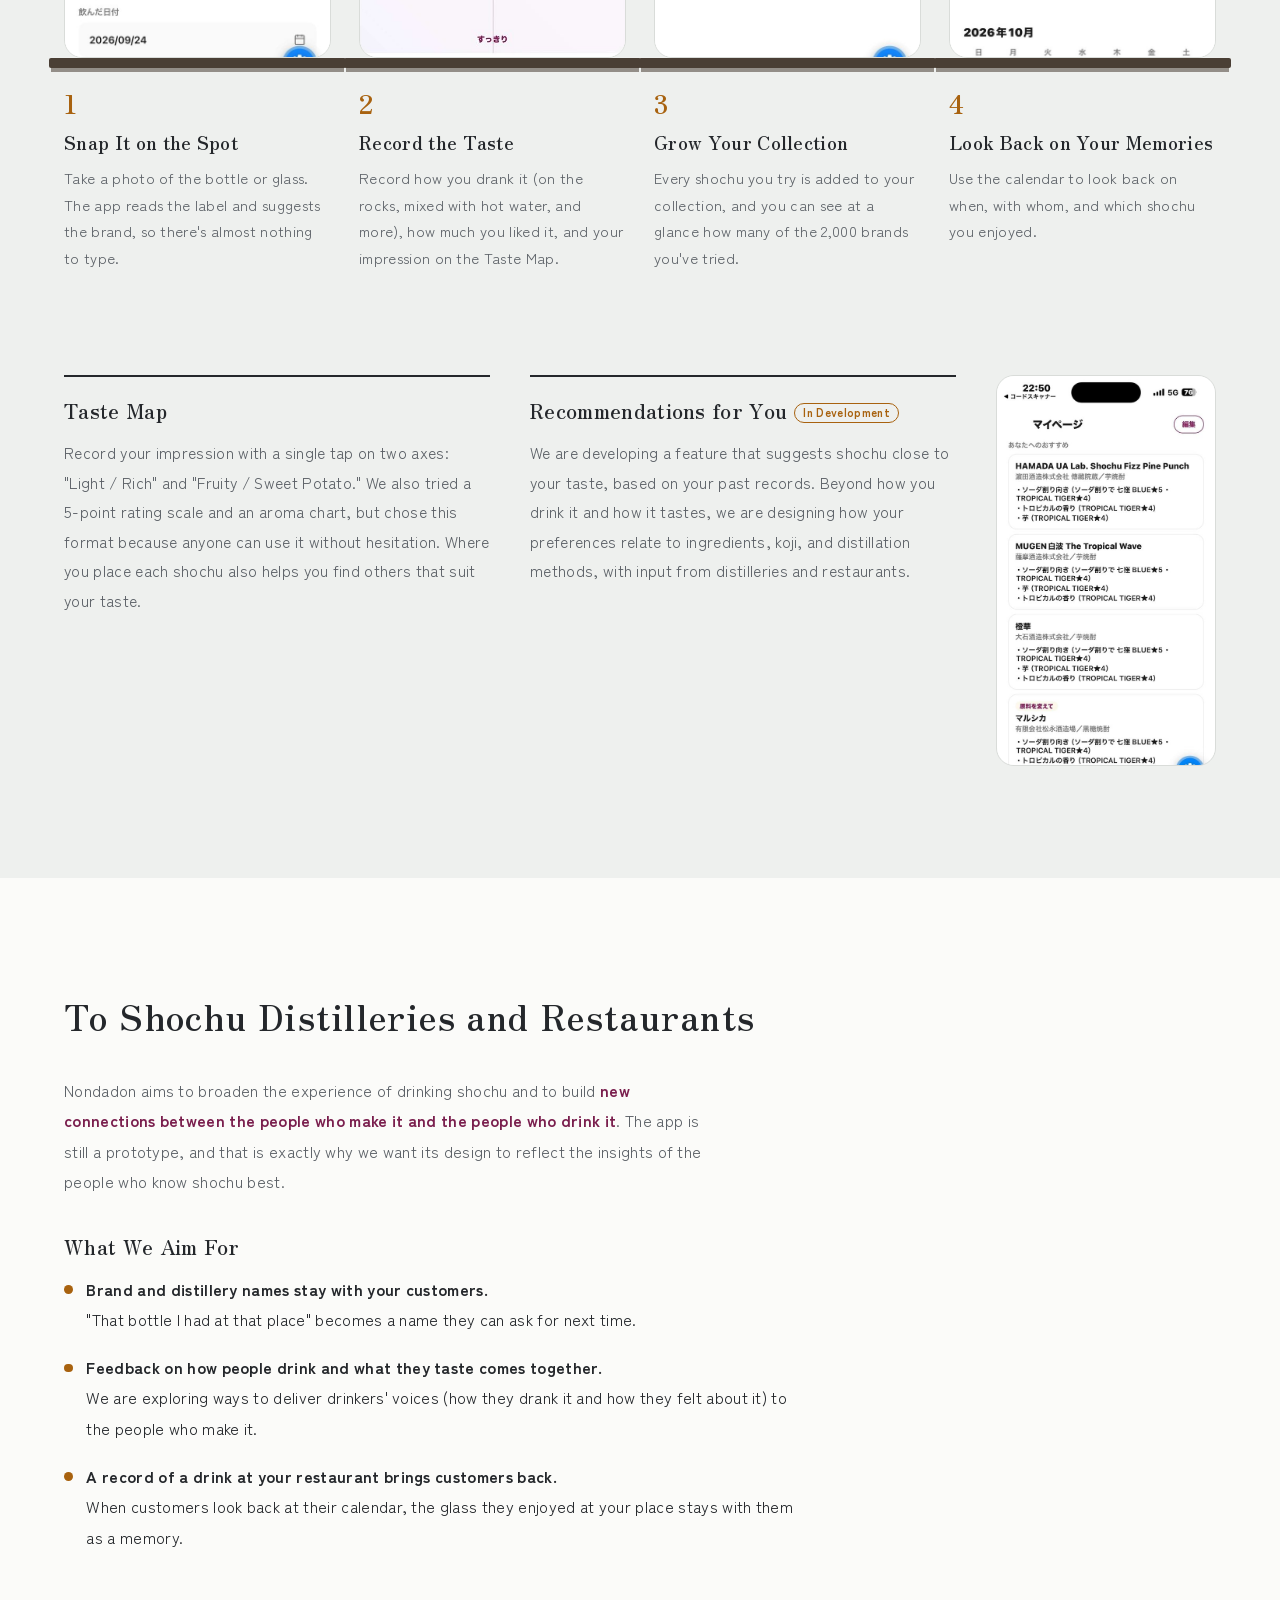
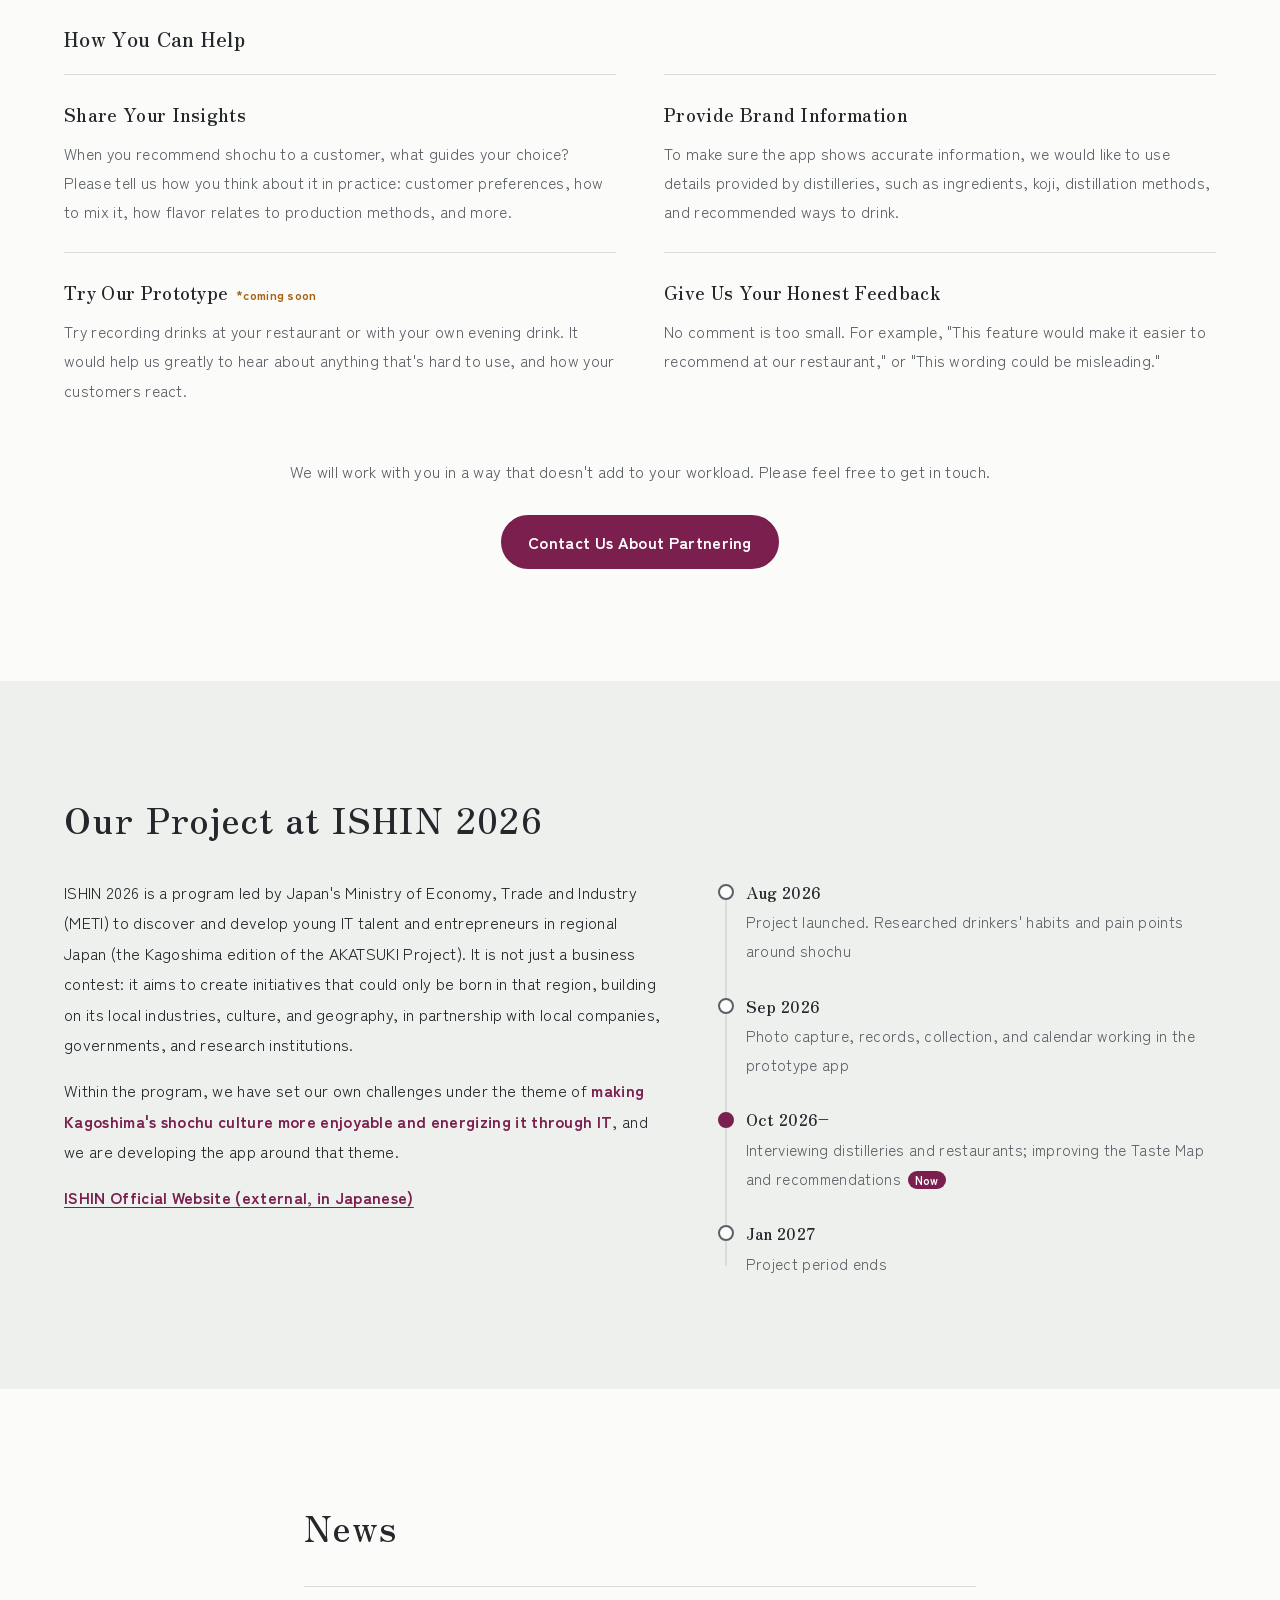
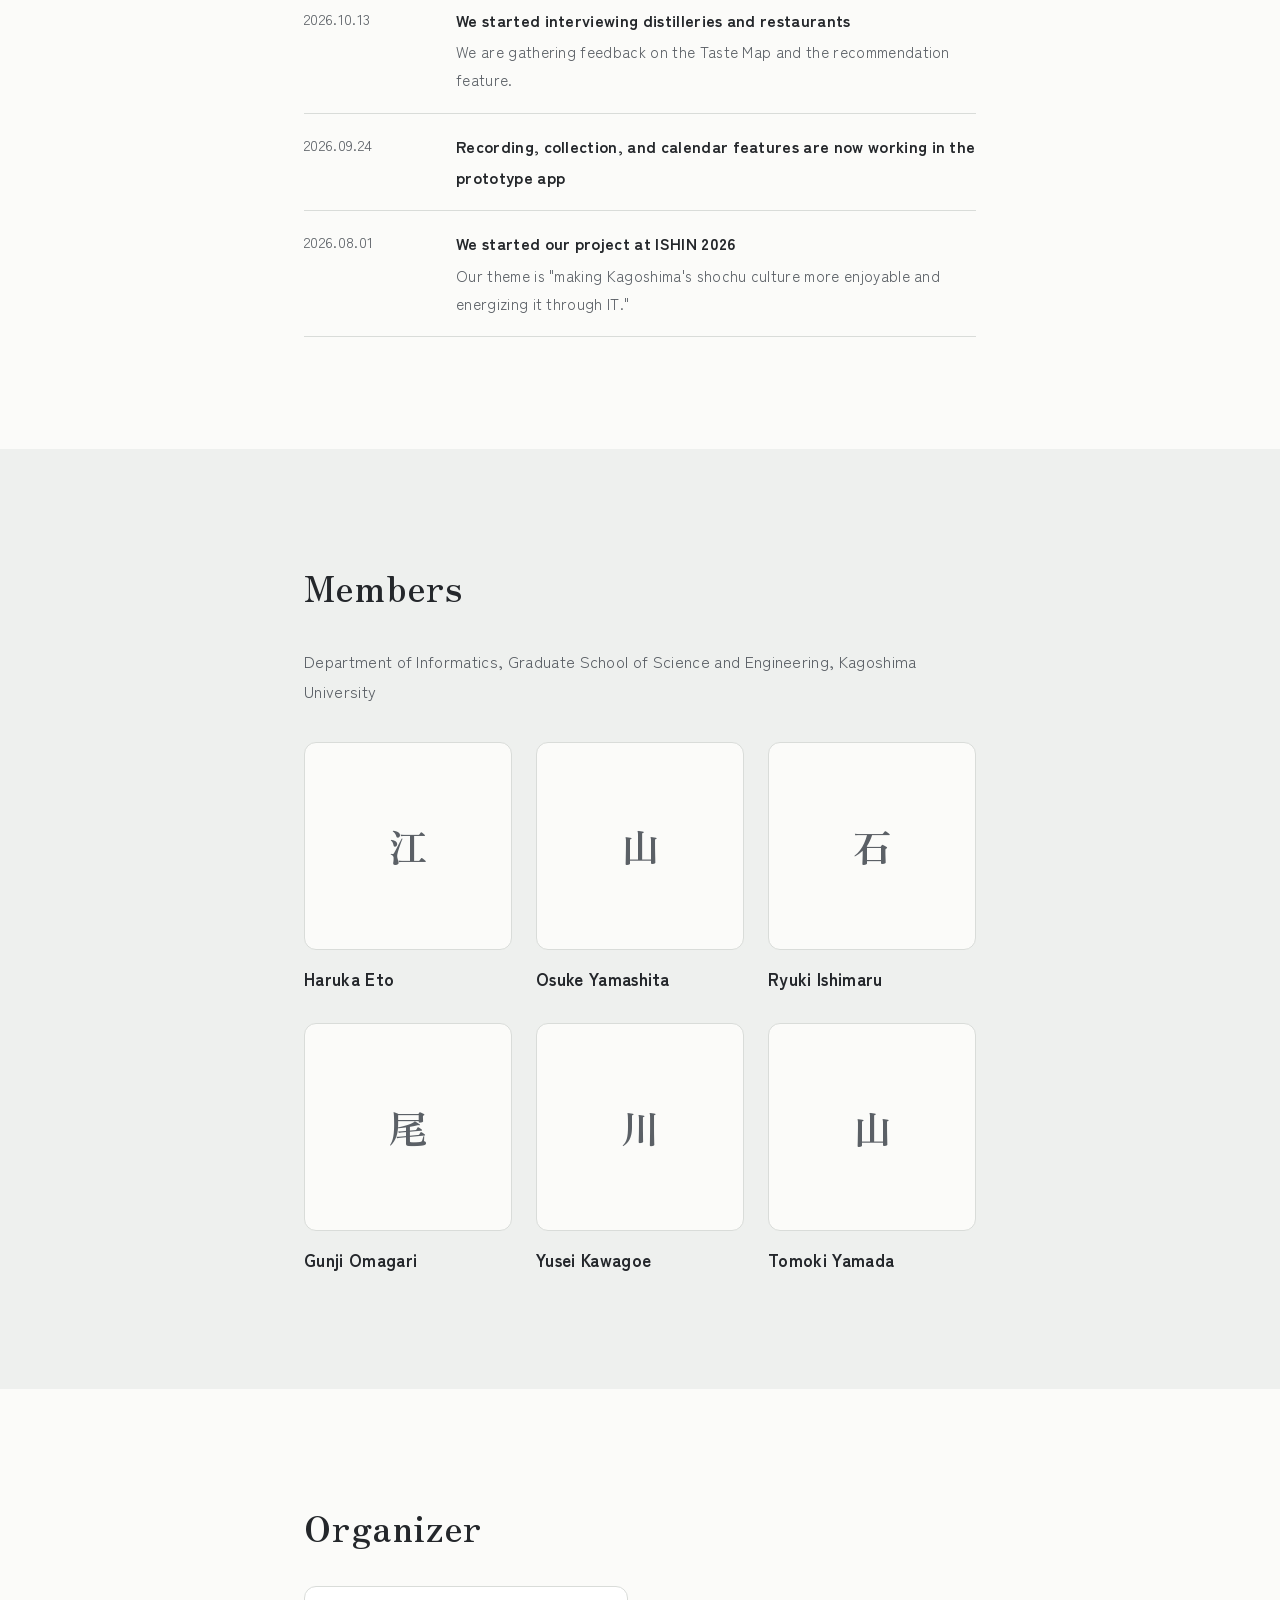
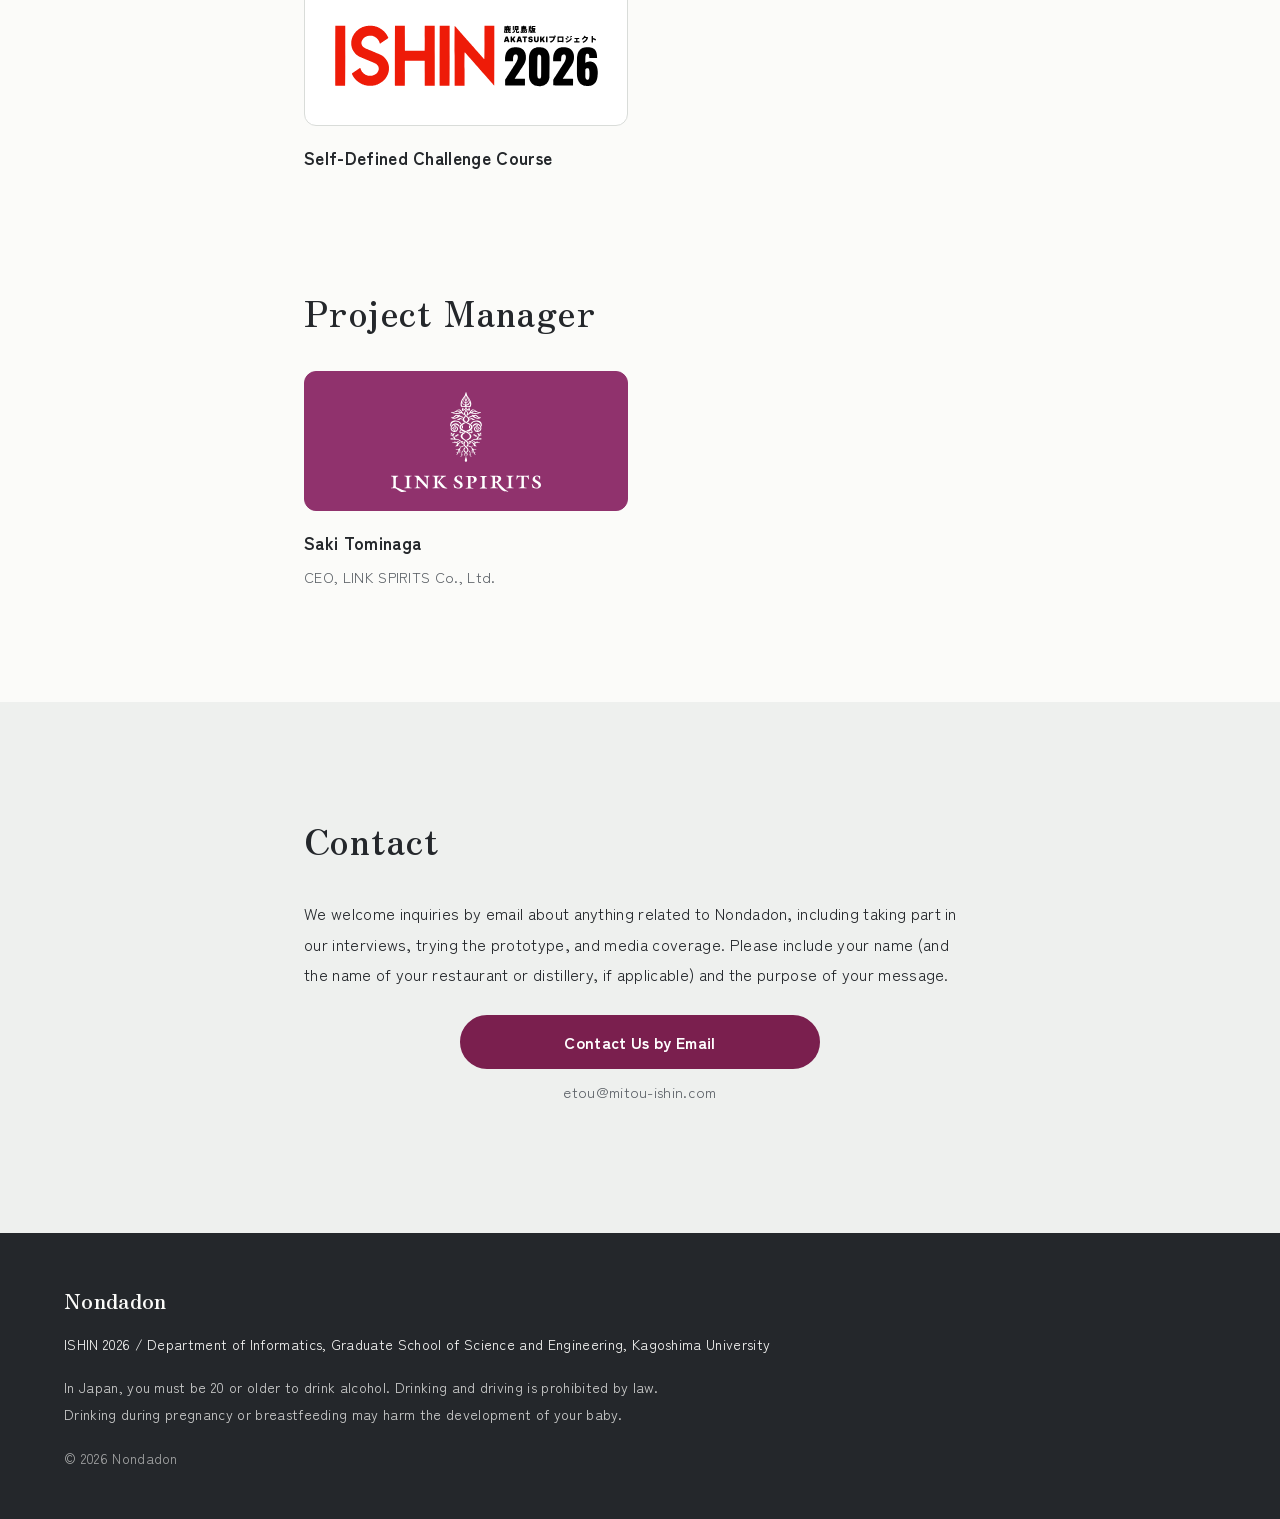
==== commit de494f19: "feat: メンバー欄を写真を載せられるカード型レイアウトに変更 メンバーの個人写真を載せるための準備（写真は後のコミットで追加）。  - 各メンバーを「上に正方形の写真枠、下に名前」のカード型に変更" ====
--- a/en/index.html
+++ b/en/index.html
@@ -260,14 +260,15 @@
     <div class="wrap narrow">
       <h2 class="h-sec">Members</h2>
       <p class="sec-lead">Department of Informatics, Graduate School of Science and Engineering, Kagoshima University</p>
-      <!-- 役割を書く場合は <span class="m-role">Design</span> のように名前の下に追加してください -->
+      <!-- 写真は <div class="m-photo"><img src="../images/members/〇〇.webp" width="480" height="480" loading="lazy" alt=""></div> に差し替えてください。
+           役割を書く場合は <span class="m-role">Design</span> のように名前の下に追加してください -->
       <ul class="member-list">
-        <li><span class="m-mark" aria-hidden="true">江</span><span class="m-name">Haruka Eto</span></li>
-        <li><span class="m-mark" aria-hidden="true">山</span><span class="m-name">Osuke Yamashita</span></li>
-        <li><span class="m-mark" aria-hidden="true">石</span><span class="m-name">Ryuki Ishimaru</span></li>
-        <li><span class="m-mark" aria-hidden="true">尾</span><span class="m-name">Gunji Omagari</span></li>
-        <li><span class="m-mark" aria-hidden="true">川</span><span class="m-name">Yusei Kawagoe</span></li>
-        <li><span class="m-mark" aria-hidden="true">山</span><span class="m-name">Tomoki Yamada</span></li>
+        <li><div class="m-photo"><span class="m-mark" aria-hidden="true">江</span></div><span class="m-name">Haruka Eto</span></li>
+        <li><div class="m-photo"><span class="m-mark" aria-hidden="true">山</span></div><span class="m-name">Osuke Yamashita</span></li>
+        <li><div class="m-photo"><span class="m-mark" aria-hidden="true">石</span></div><span class="m-name">Ryuki Ishimaru</span></li>
+        <li><div class="m-photo"><span class="m-mark" aria-hidden="true">尾</span></div><span class="m-name">Gunji Omagari</span></li>
+        <li><div class="m-photo"><span class="m-mark" aria-hidden="true">川</span></div><span class="m-name">Yusei Kawagoe</span></li>
+        <li><div class="m-photo"><span class="m-mark" aria-hidden="true">山</span></div><span class="m-name">Tomoki Yamada</span></li>
       </ul>
     </div>
   </section>
--- a/css/style.css
+++ b/css/style.css
@@ -317,13 +317,13 @@
 /* ---------- メンバー ---------- */
 .members { background: var(--mist); }
 .member-list { list-style: none; margin: 0; padding: 0; display: grid; grid-template-columns: repeat(3, 1fr); gap: 28px 24px; }
-.member-list li { display: flex; align-items: center; gap: 14px; }
-.m-mark {
-  flex: none; width: 52px; height: 52px; border-radius: 50%;
+.m-photo {
+  aspect-ratio: 1; margin-bottom: .8em; overflow: hidden;
   display: grid; place-items: center;
-  font-family: var(--f-serif); font-weight: 700; font-size: 1.3rem;
-  border: 1.5px solid var(--ink); color: var(--ink);
-}
+  border: 1px solid var(--line); border-radius: 12px; background: var(--paper);
+}
+.m-photo img { width: 100%; height: 100%; object-fit: cover; } /* 縦横比が違う写真も正方形に切り抜く */
+.m-mark { font-family: var(--f-serif); font-weight: 700; font-size: 2.4rem; color: var(--ink-2); } /* 写真がない人用 */
 .m-name { font-size: 1.08rem; font-weight: 700; display: block; }
 .m-role { display: block; font-size: .85rem; color: var(--ink-2); font-weight: 400; }
 @media (max-width: 760px) { .member-list { grid-template-columns: repeat(2, 1fr); } }
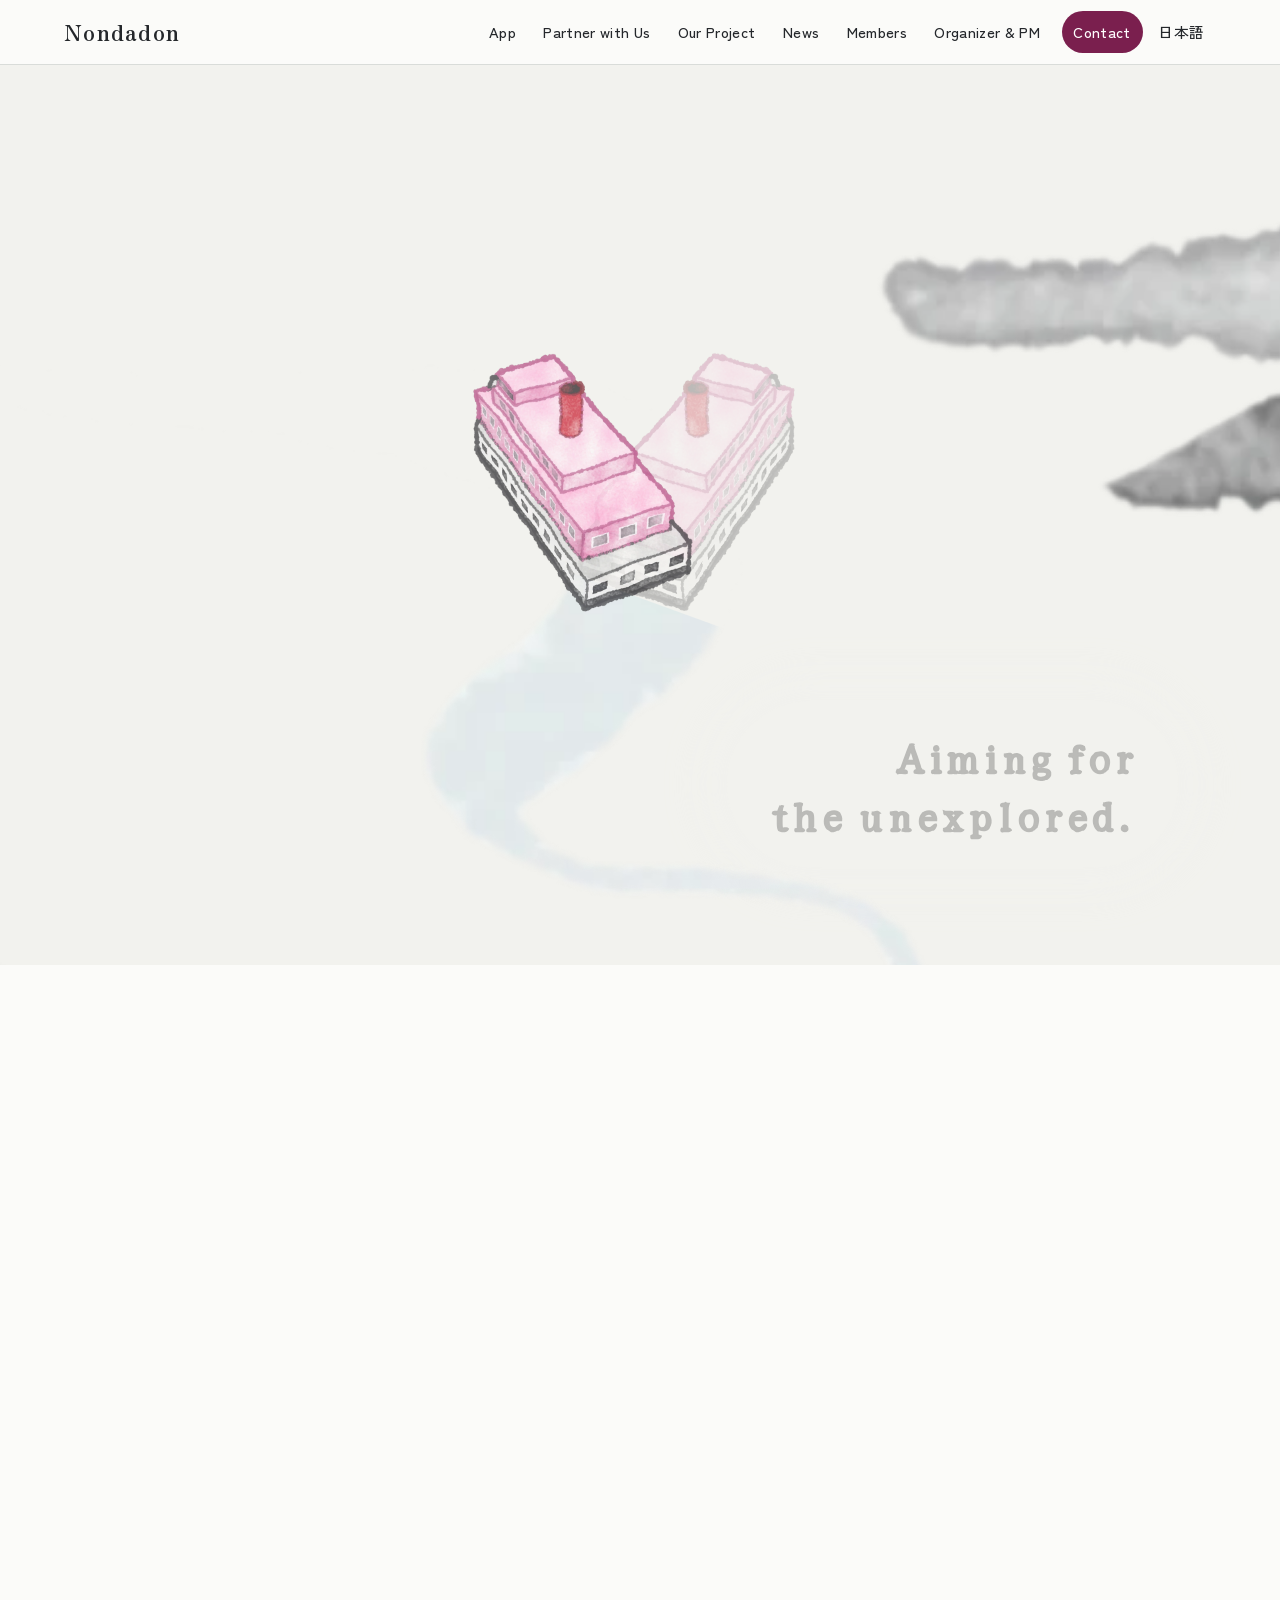
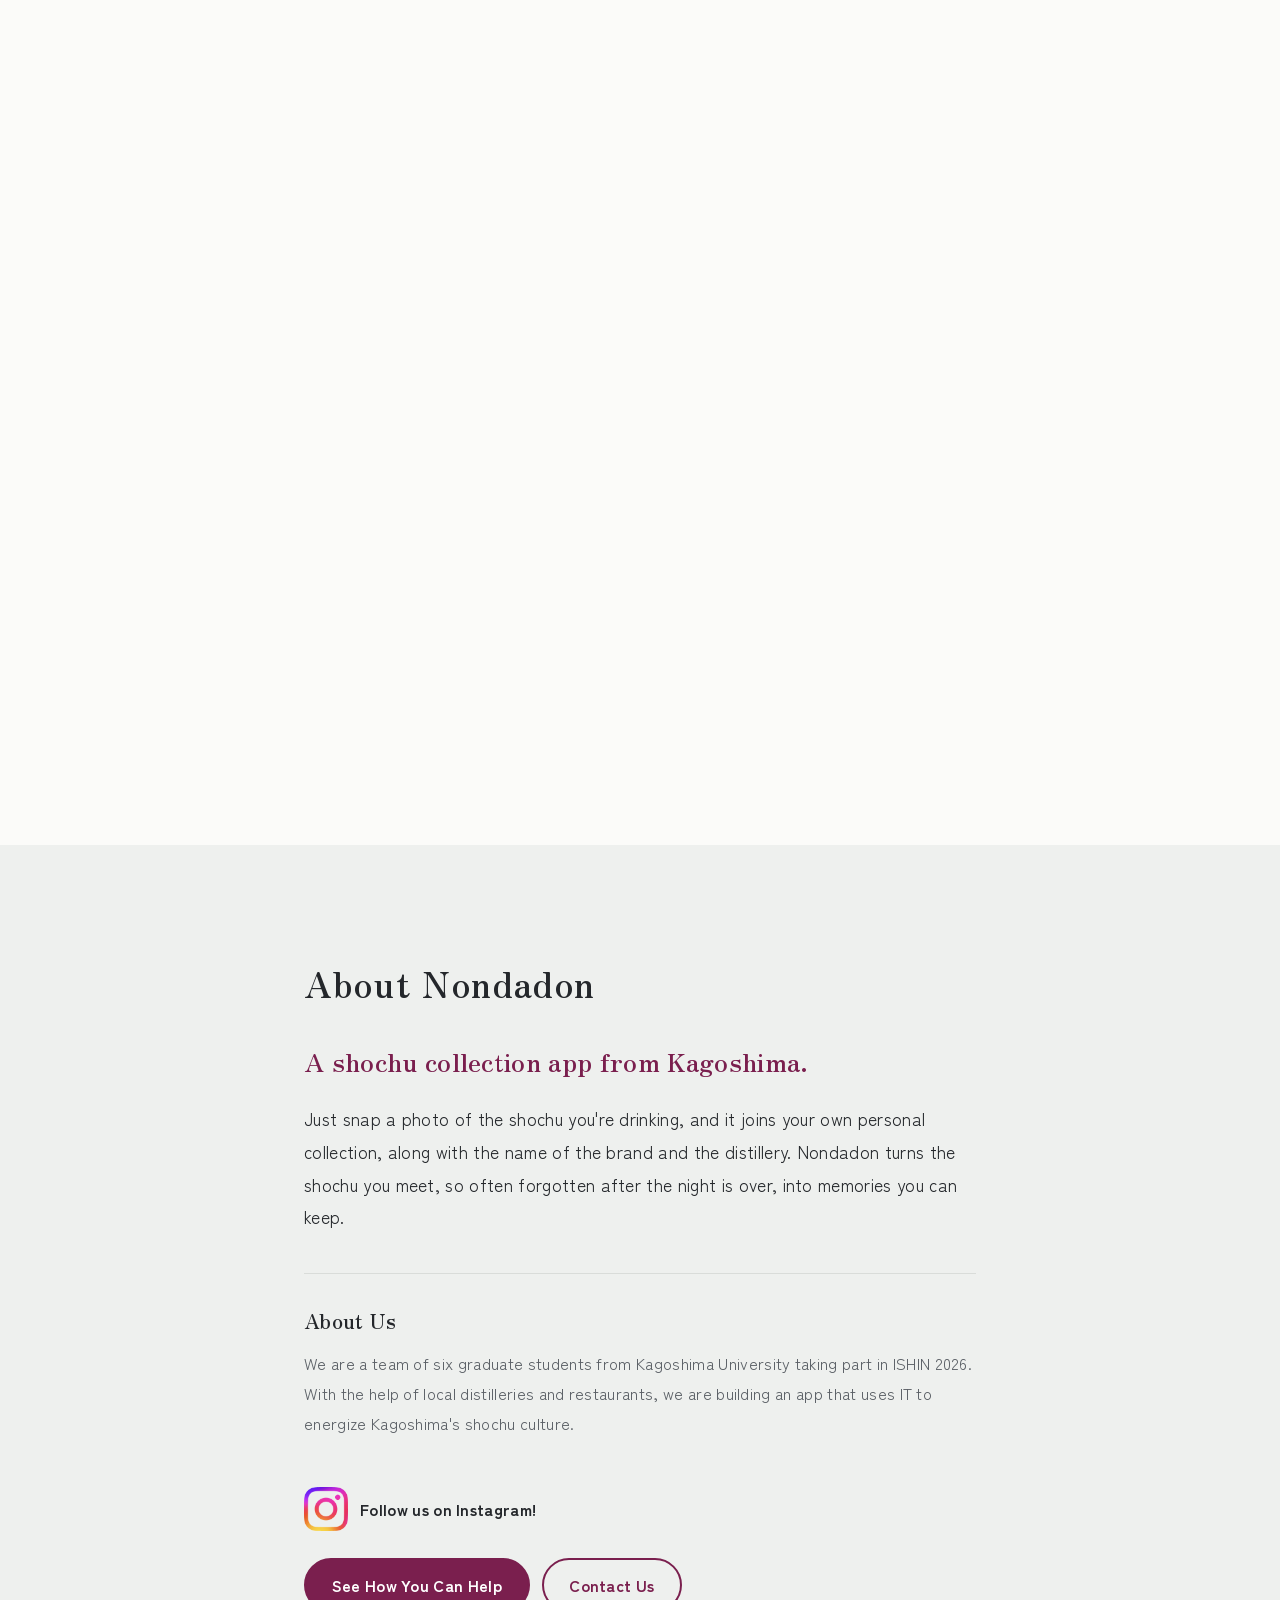
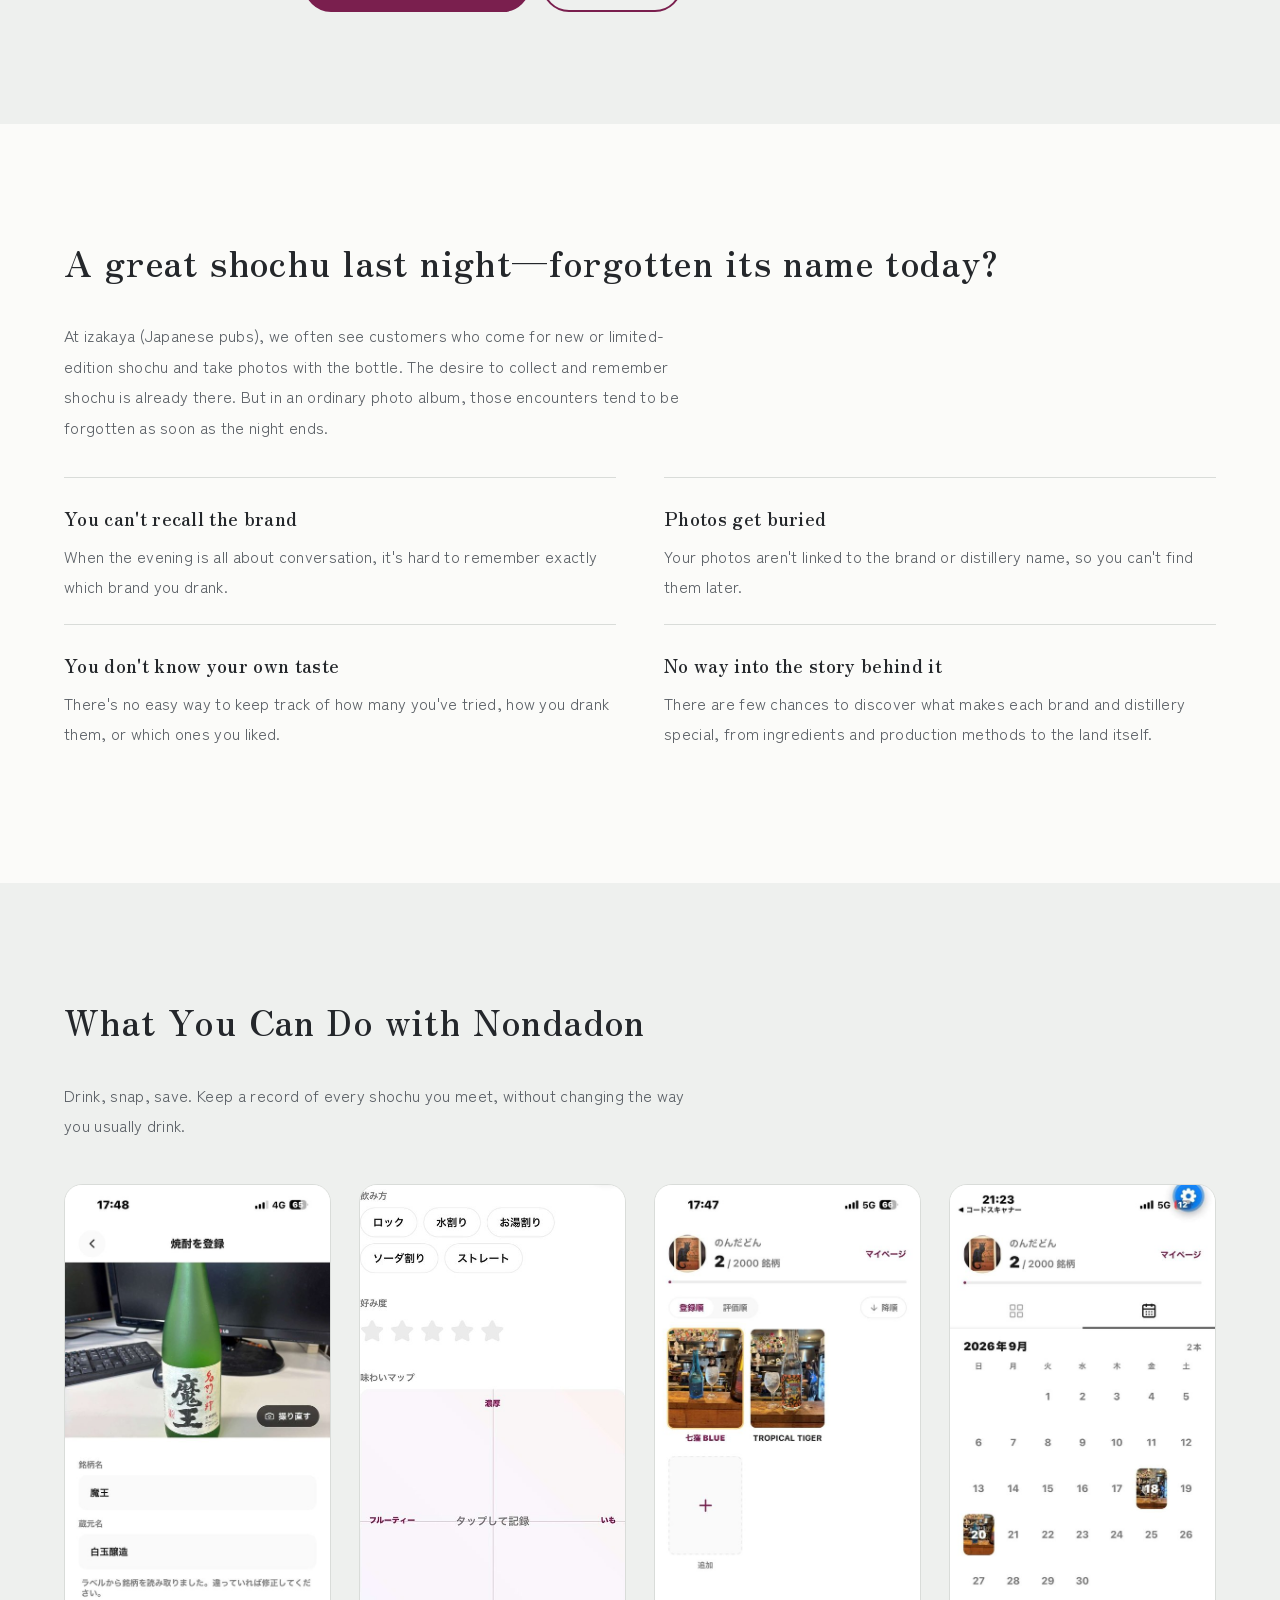
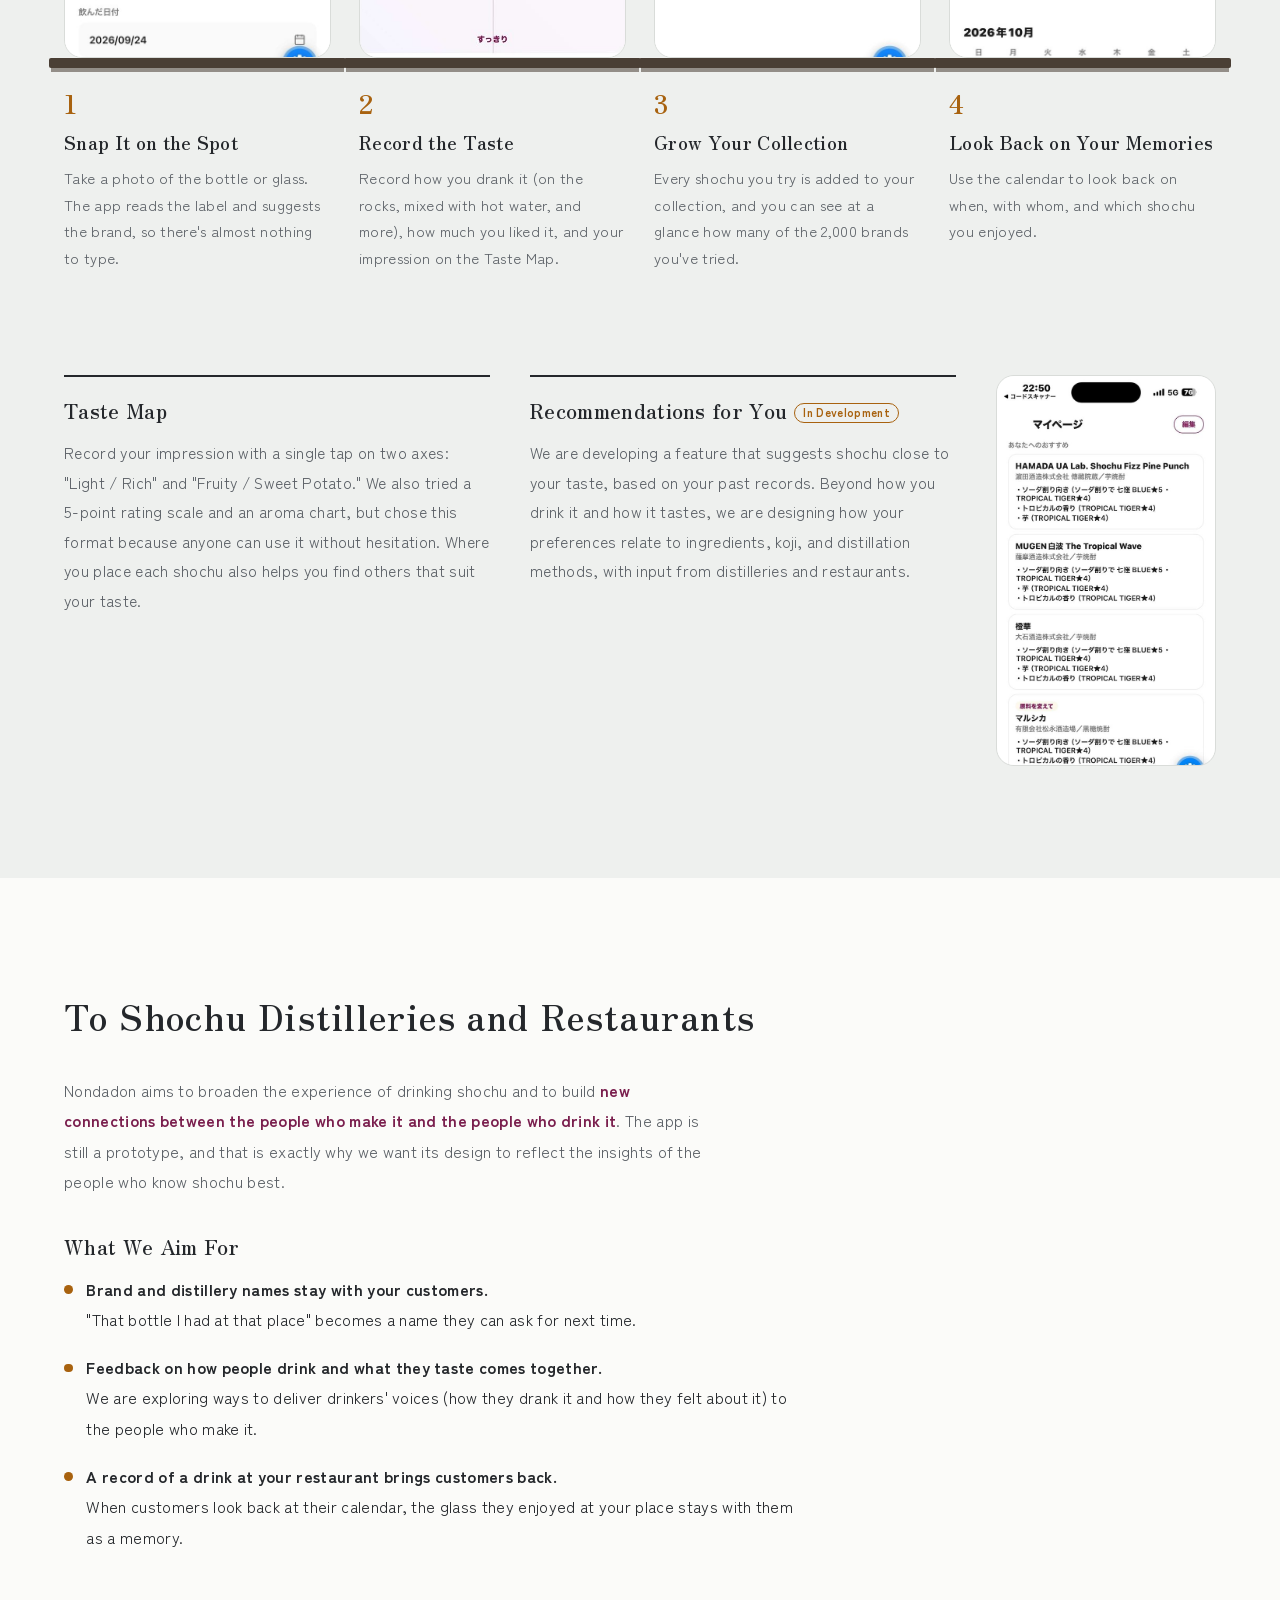
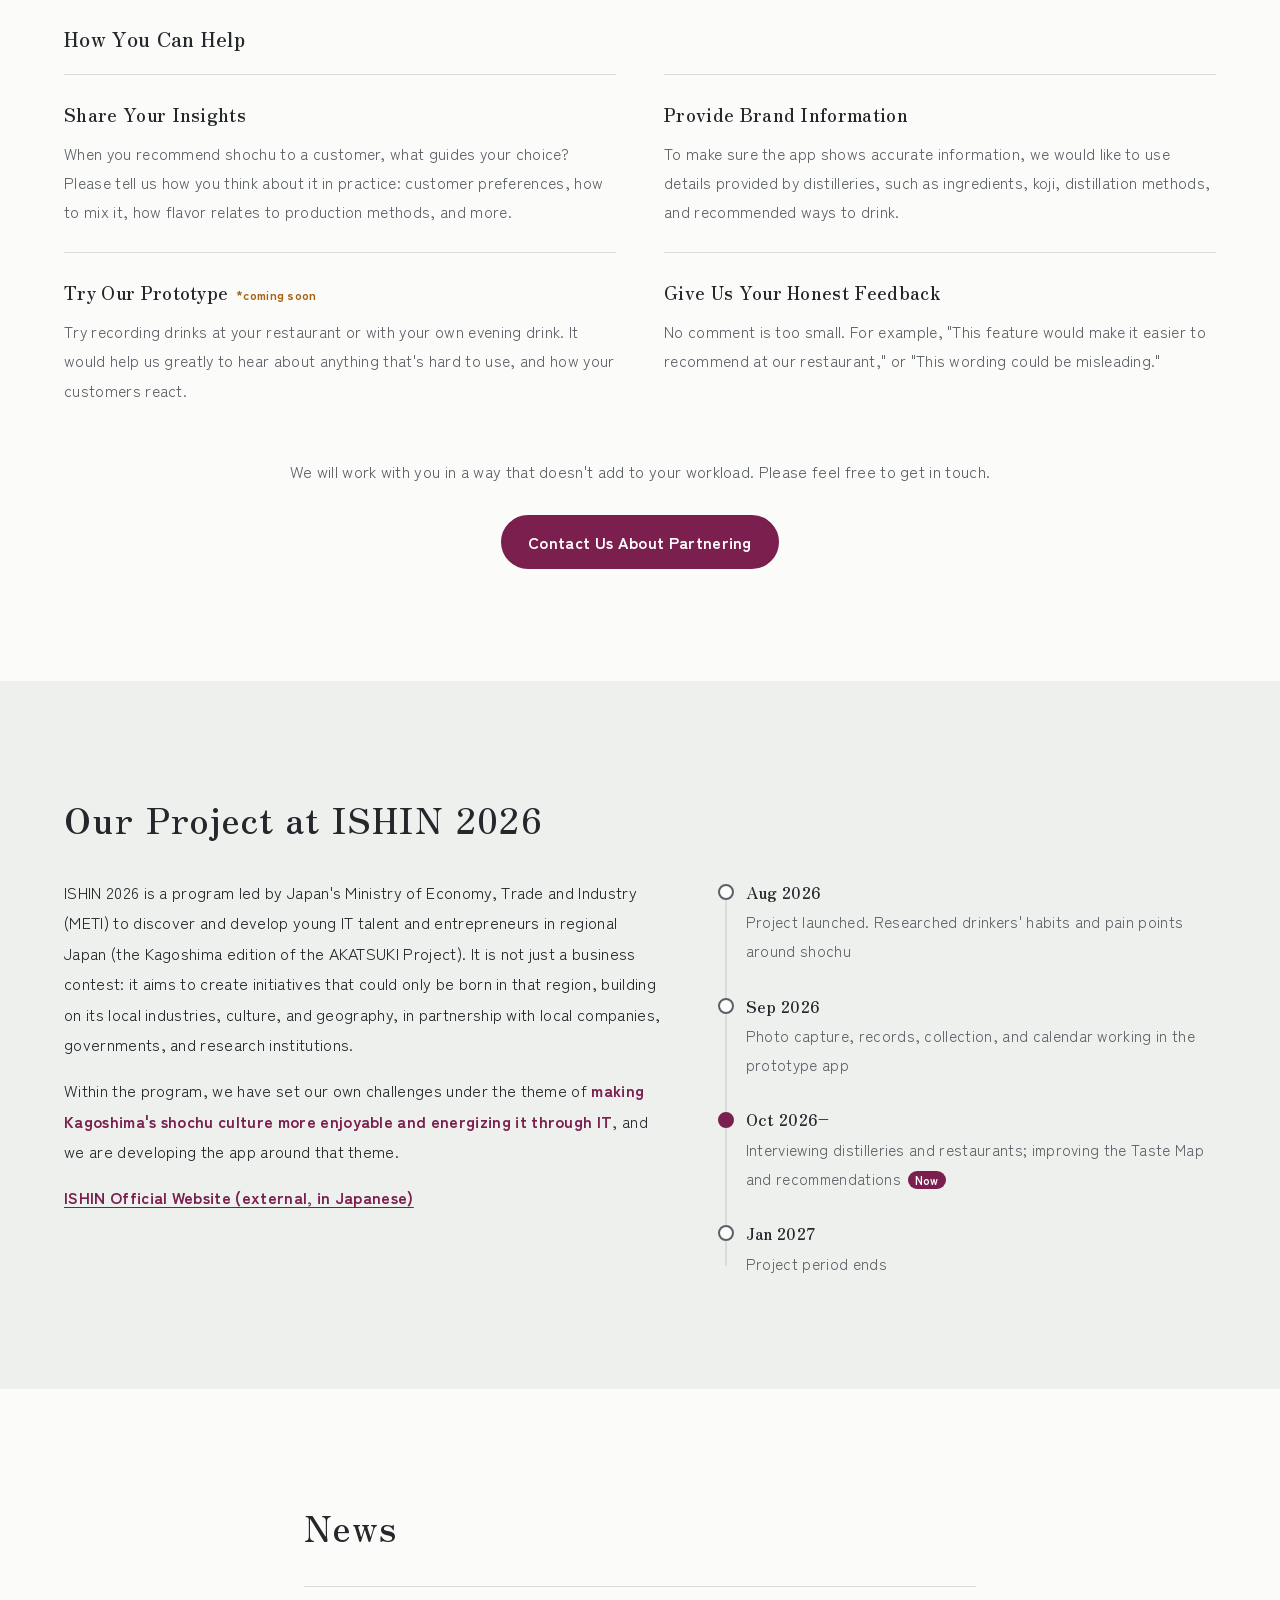
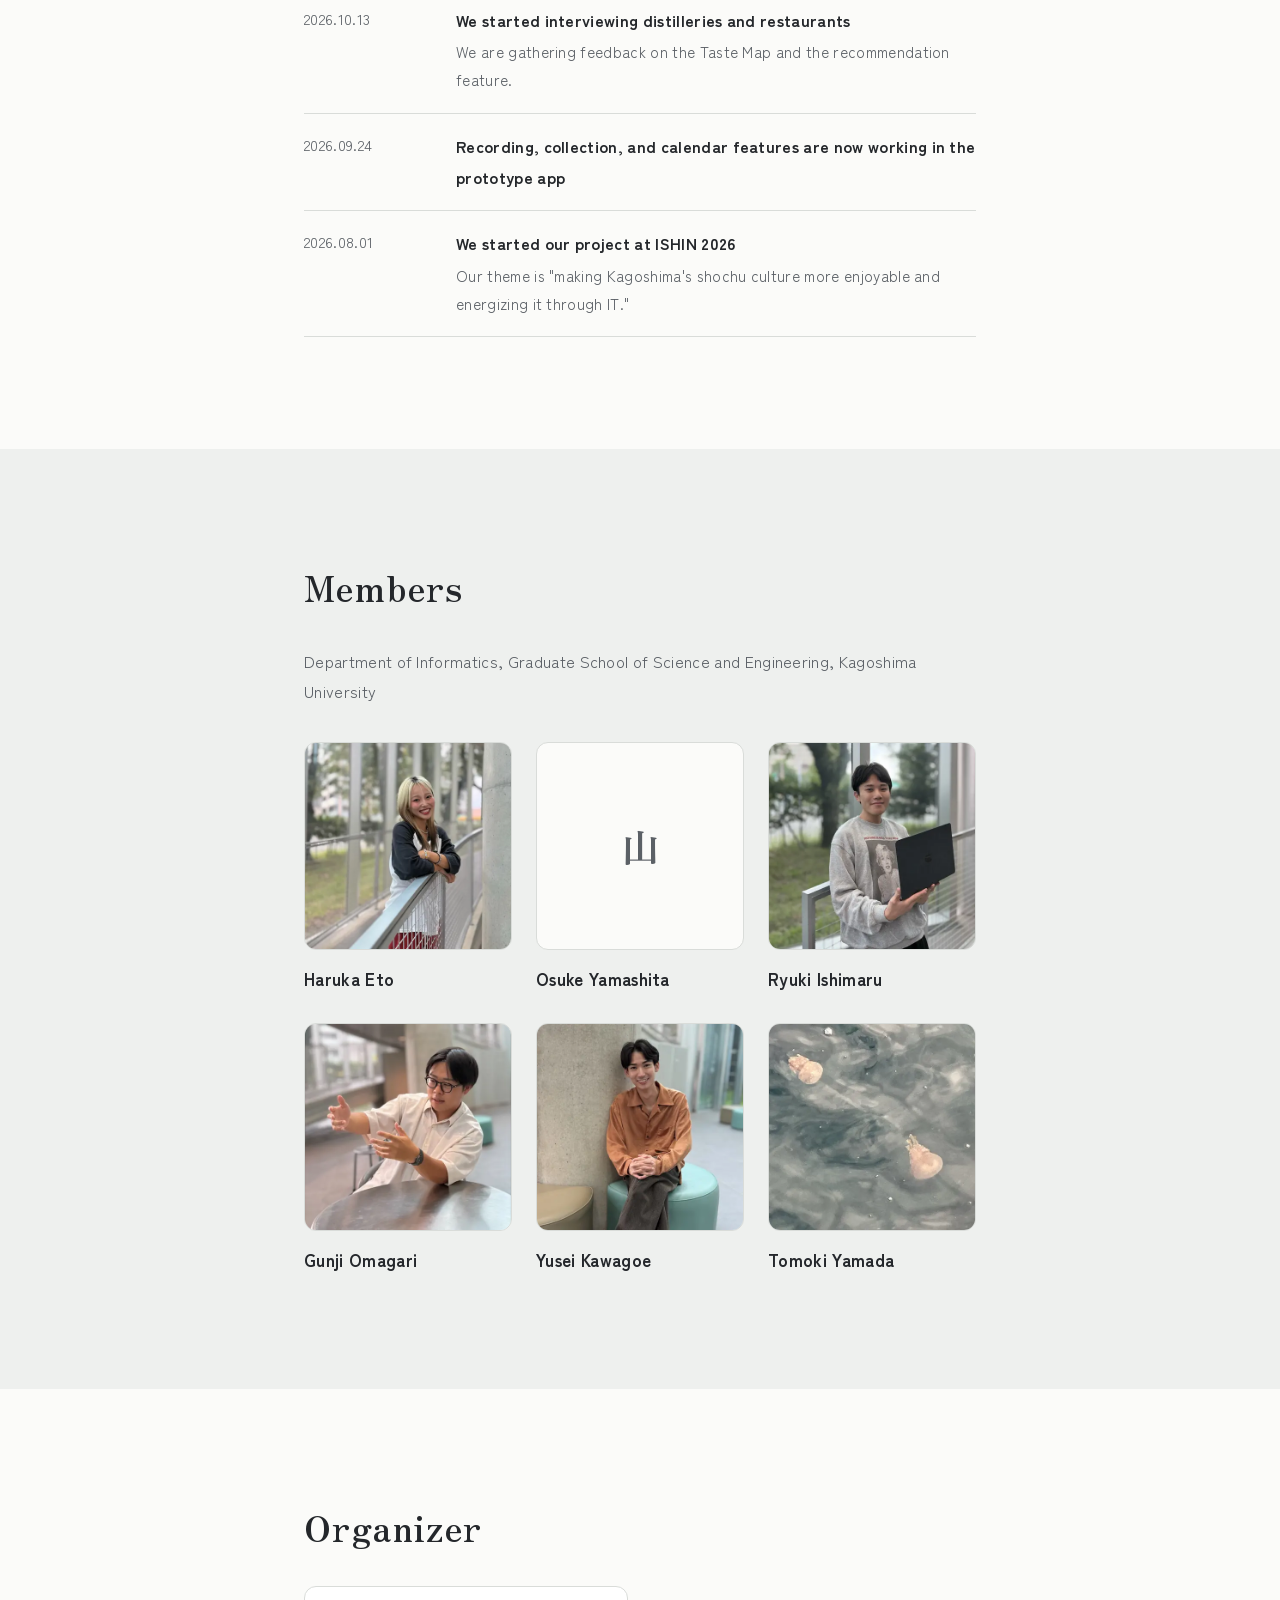
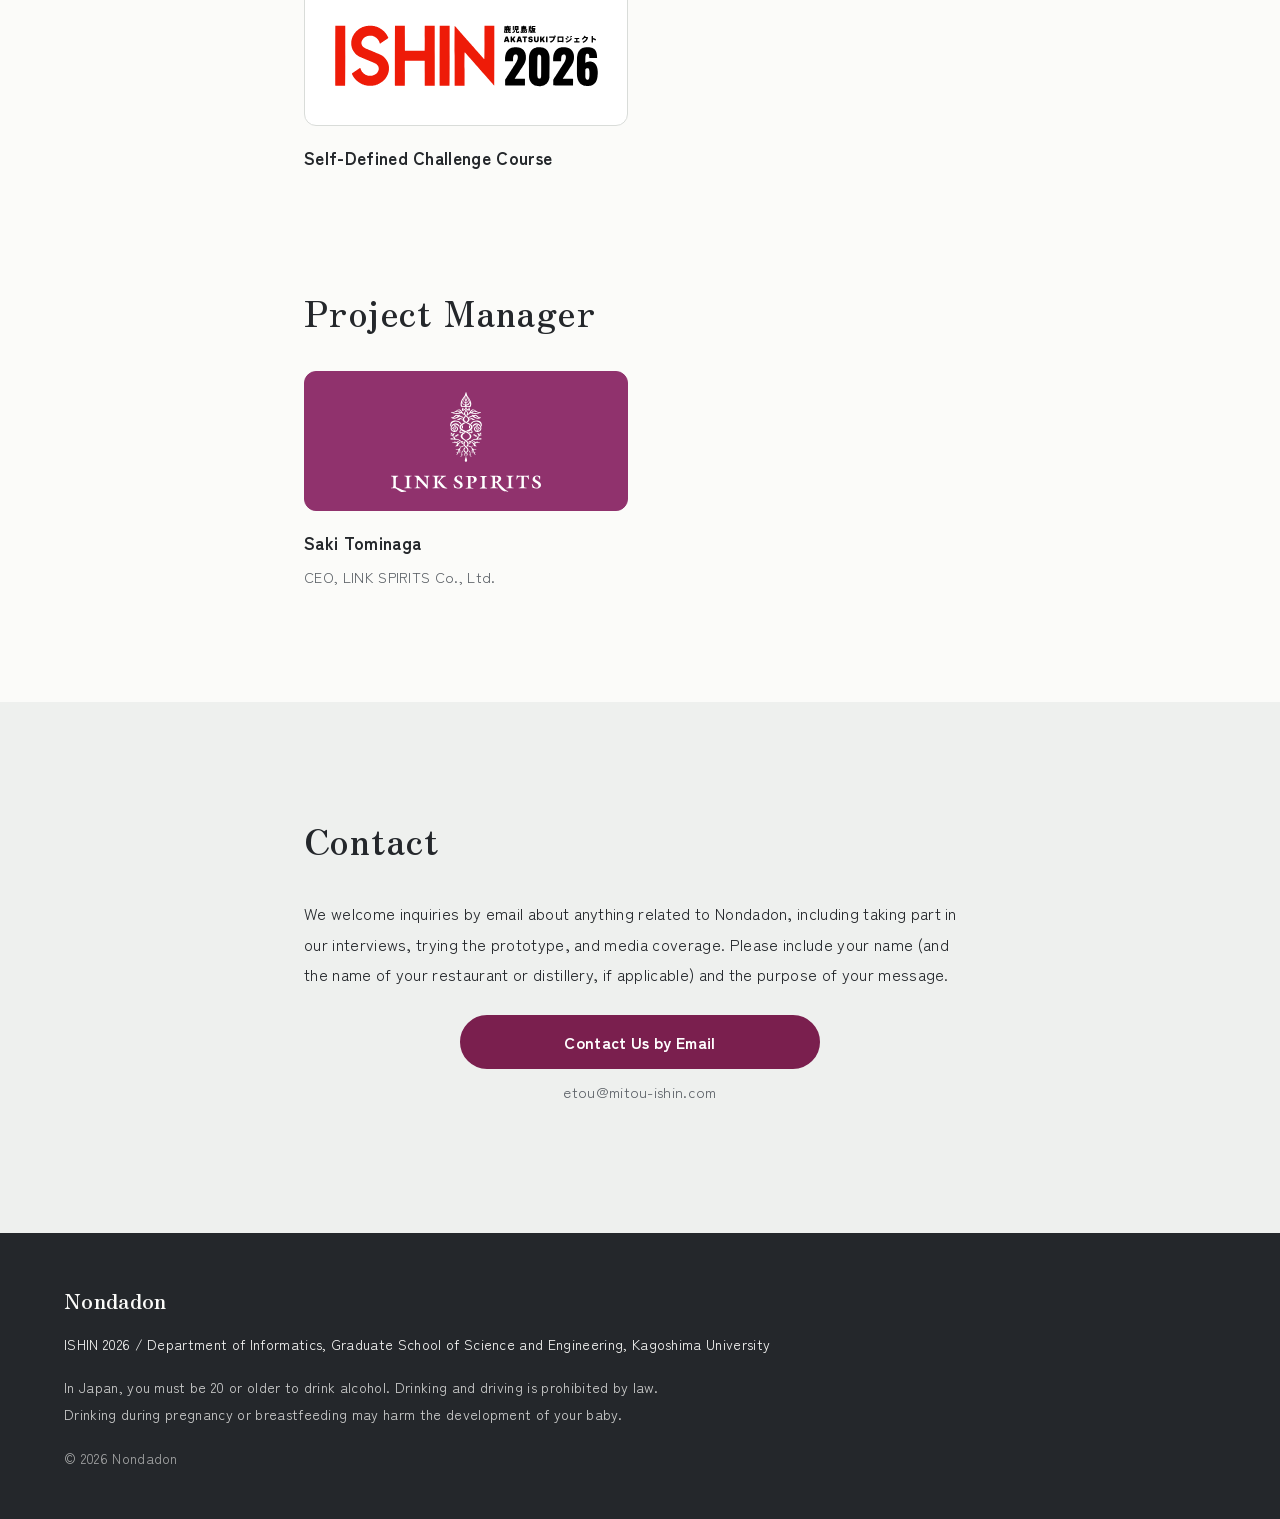
==== commit b8fdbbce: "feat: メンバー欄に5人分の写真を追加 - images/members/ に江藤・石丸・尾曲・川越・山田の写真を追加（480×480 WebP） - 日本語版・英語版の該当メンバーの写真枠を <" ====
--- a/en/index.html
+++ b/en/index.html
@@ -263,12 +263,12 @@
       <!-- 写真は <div class="m-photo"><img src="../images/members/〇〇.webp" width="480" height="480" loading="lazy" alt=""></div> に差し替えてください。
            役割を書く場合は <span class="m-role">Design</span> のように名前の下に追加してください -->
       <ul class="member-list">
-        <li><div class="m-photo"><span class="m-mark" aria-hidden="true">江</span></div><span class="m-name">Haruka Eto</span></li>
+        <li><div class="m-photo"><img src="../images/members/etou.webp" width="480" height="480" loading="lazy" alt=""></div><span class="m-name">Haruka Eto</span></li>
         <li><div class="m-photo"><span class="m-mark" aria-hidden="true">山</span></div><span class="m-name">Osuke Yamashita</span></li>
-        <li><div class="m-photo"><span class="m-mark" aria-hidden="true">石</span></div><span class="m-name">Ryuki Ishimaru</span></li>
-        <li><div class="m-photo"><span class="m-mark" aria-hidden="true">尾</span></div><span class="m-name">Gunji Omagari</span></li>
-        <li><div class="m-photo"><span class="m-mark" aria-hidden="true">川</span></div><span class="m-name">Yusei Kawagoe</span></li>
-        <li><div class="m-photo"><span class="m-mark" aria-hidden="true">山</span></div><span class="m-name">Tomoki Yamada</span></li>
+        <li><div class="m-photo"><img src="../images/members/ishimaru.webp" width="480" height="480" loading="lazy" alt=""></div><span class="m-name">Ryuki Ishimaru</span></li>
+        <li><div class="m-photo"><img src="../images/members/omagari.webp" width="480" height="480" loading="lazy" alt=""></div><span class="m-name">Gunji Omagari</span></li>
+        <li><div class="m-photo"><img src="../images/members/kawagoe.webp" width="480" height="480" loading="lazy" alt=""></div><span class="m-name">Yusei Kawagoe</span></li>
+        <li><div class="m-photo"><img src="../images/members/yamada.webp" width="480" height="480" loading="lazy" alt=""></div><span class="m-name">Tomoki Yamada</span></li>
       </ul>
     </div>
   </section>
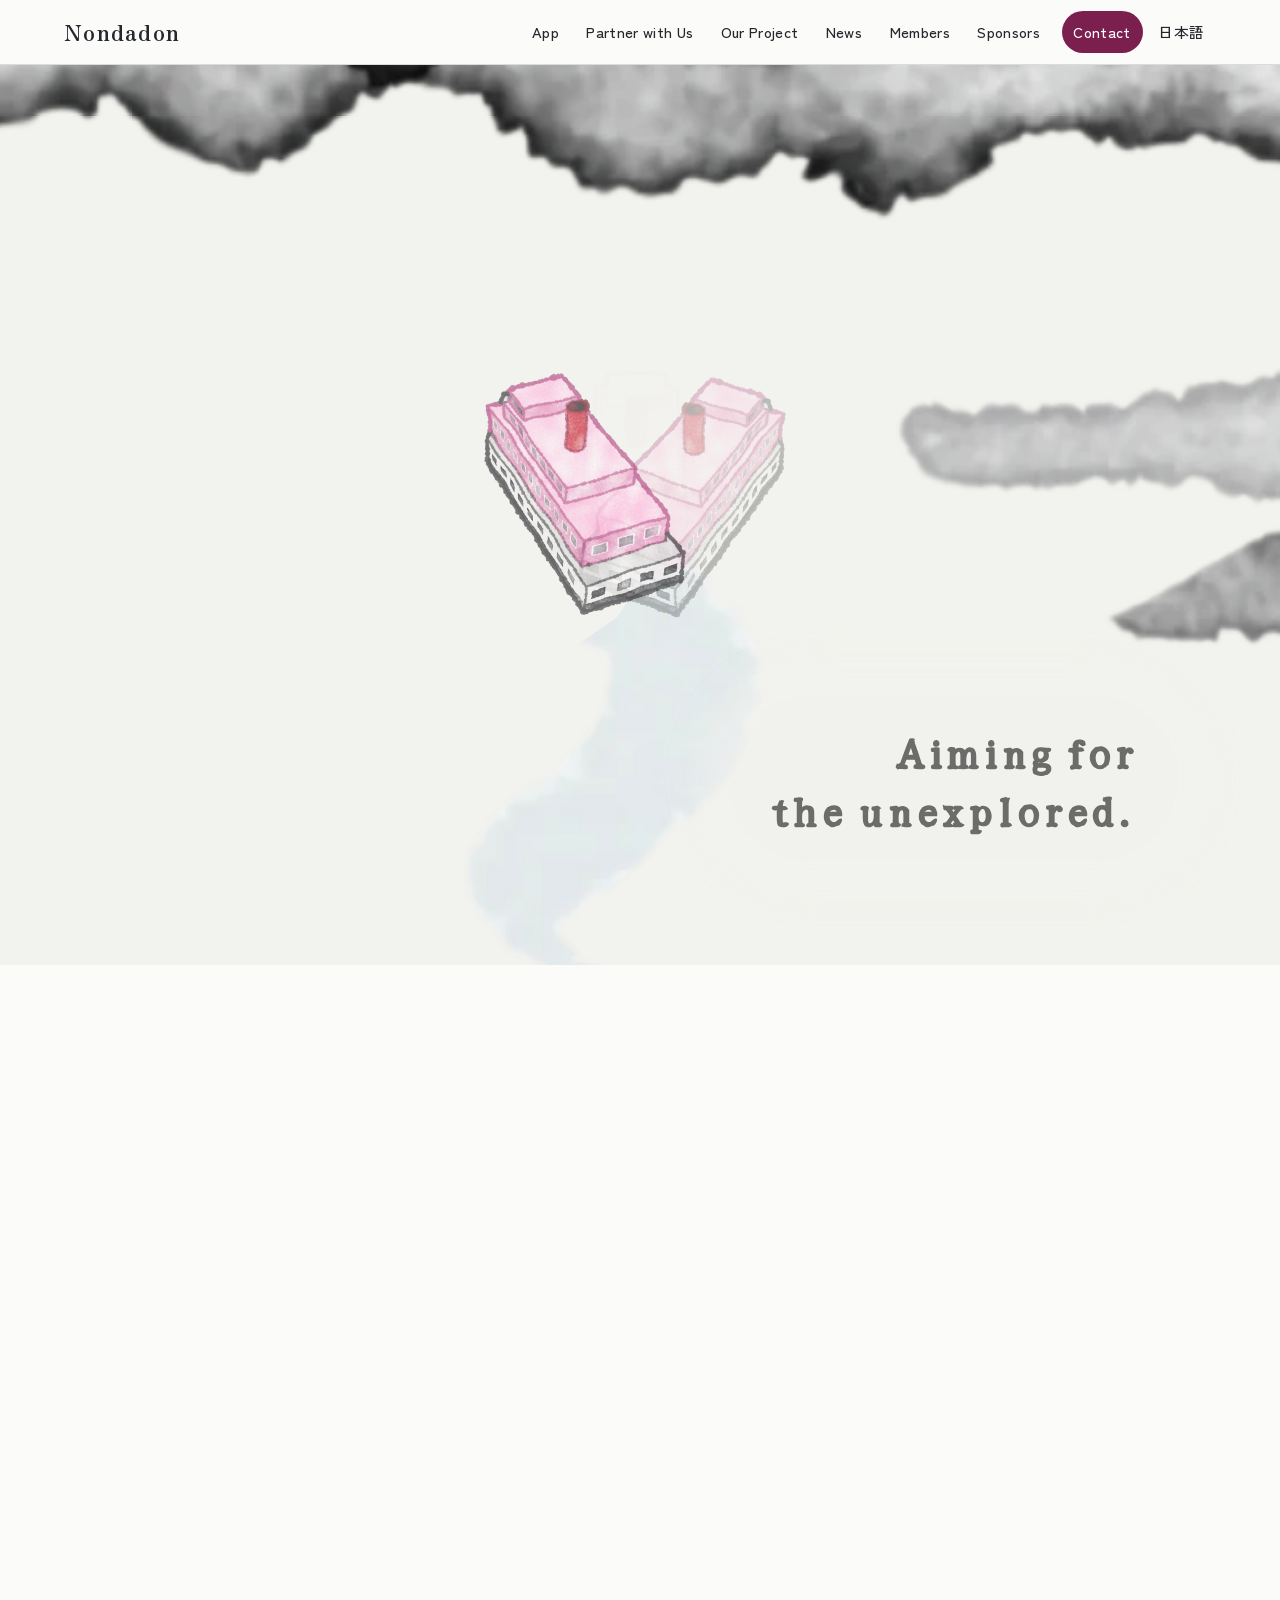
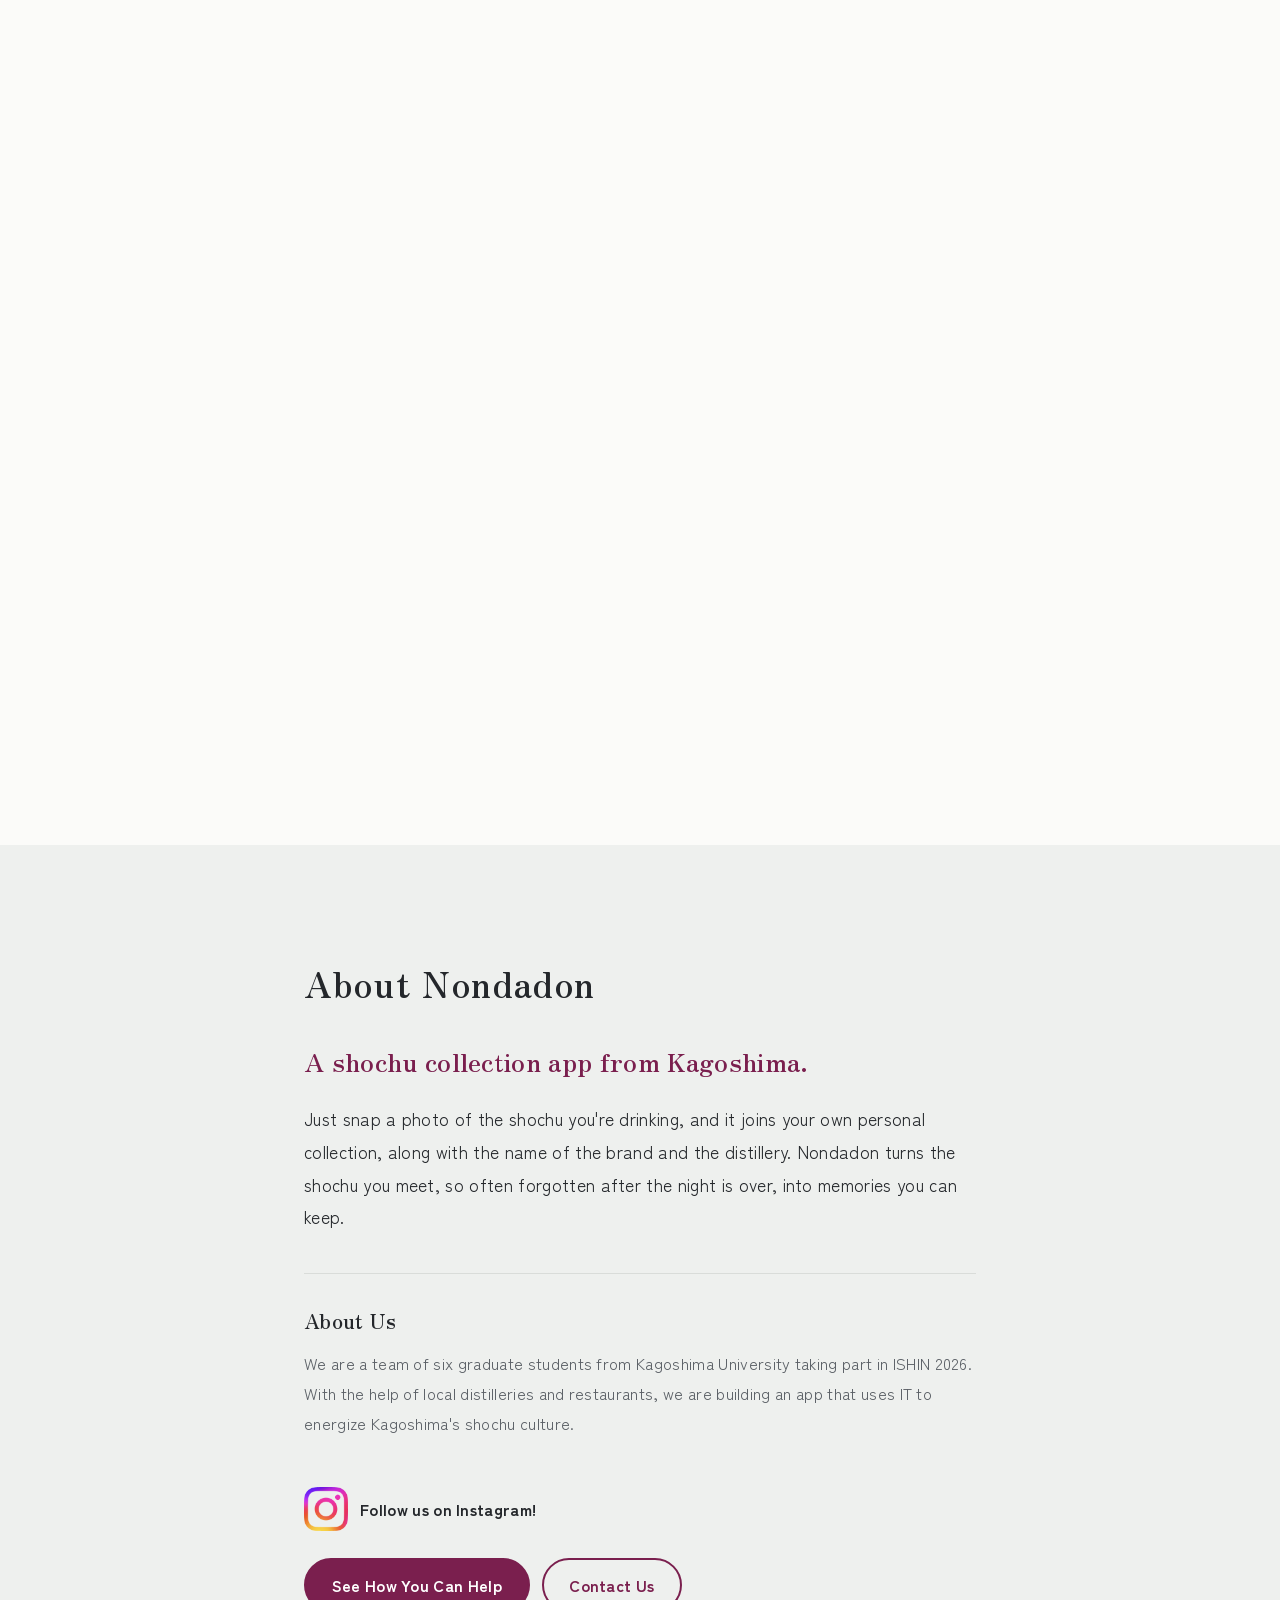
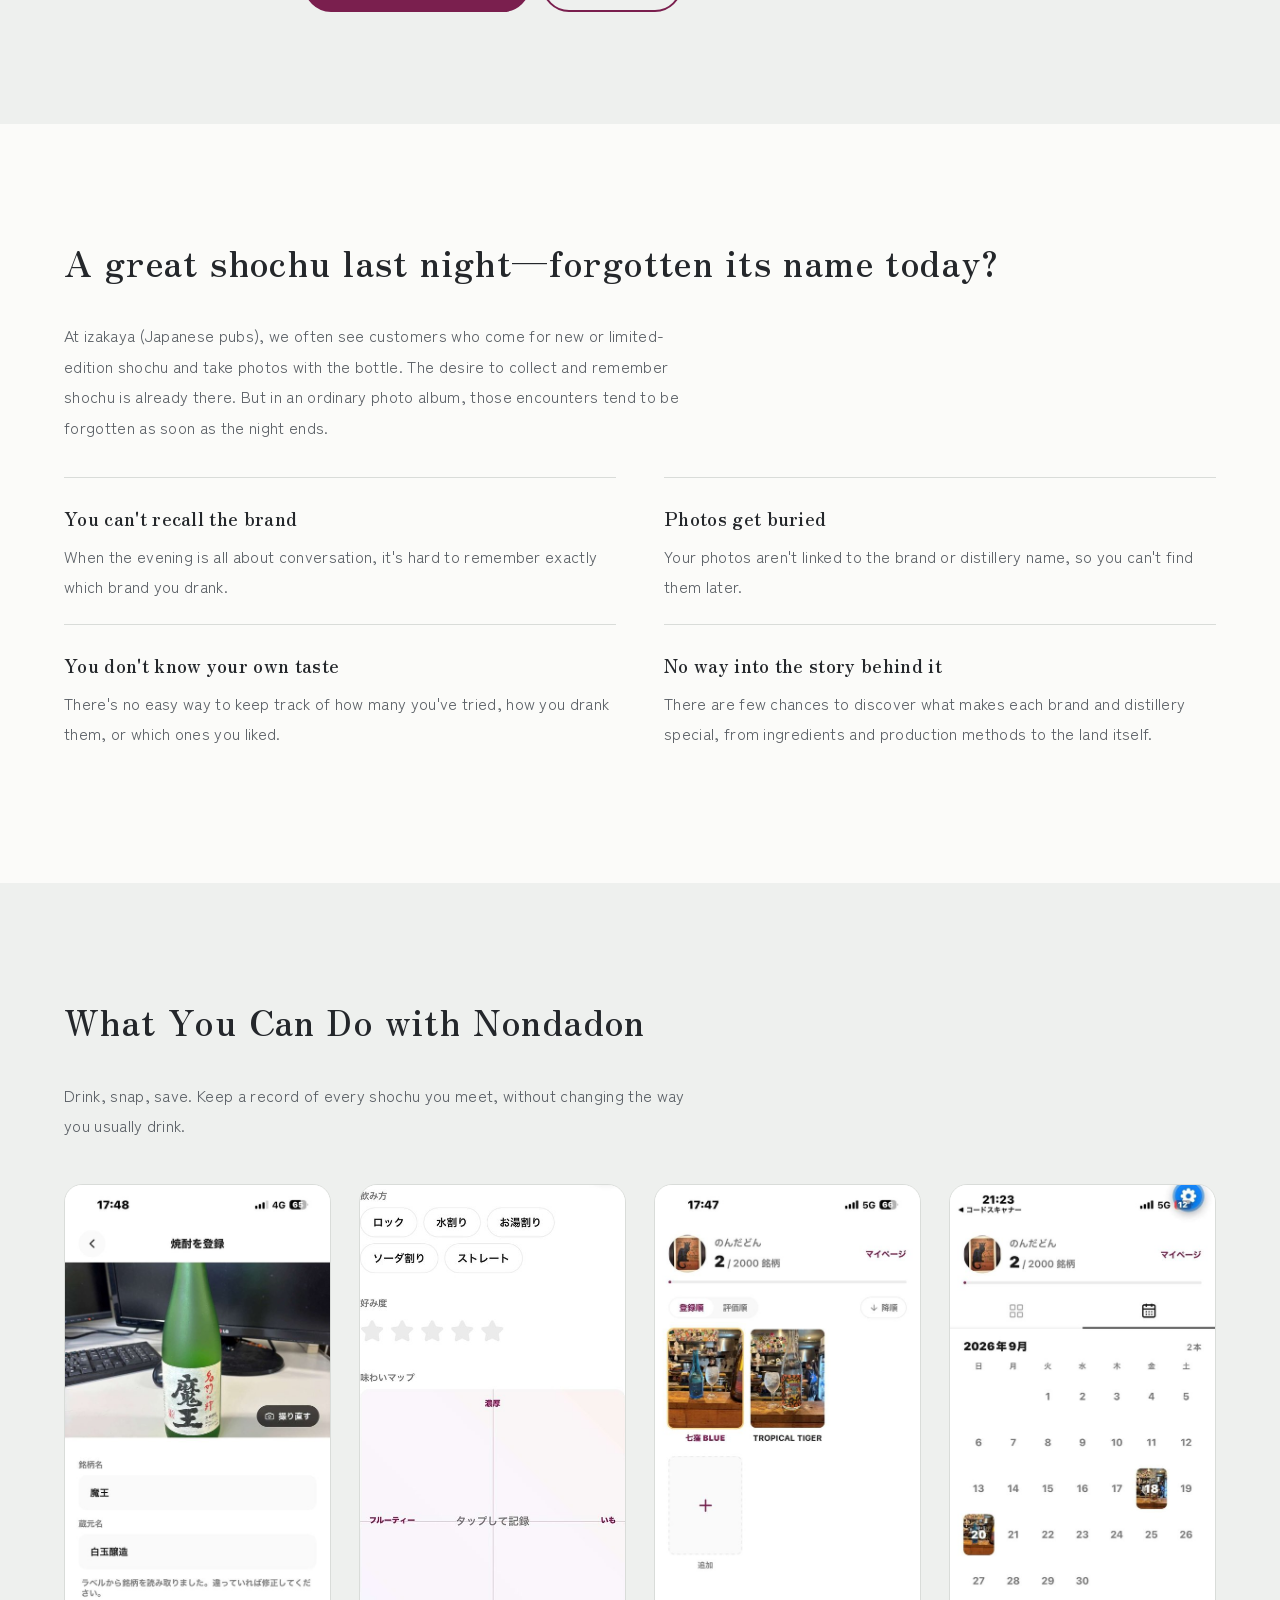
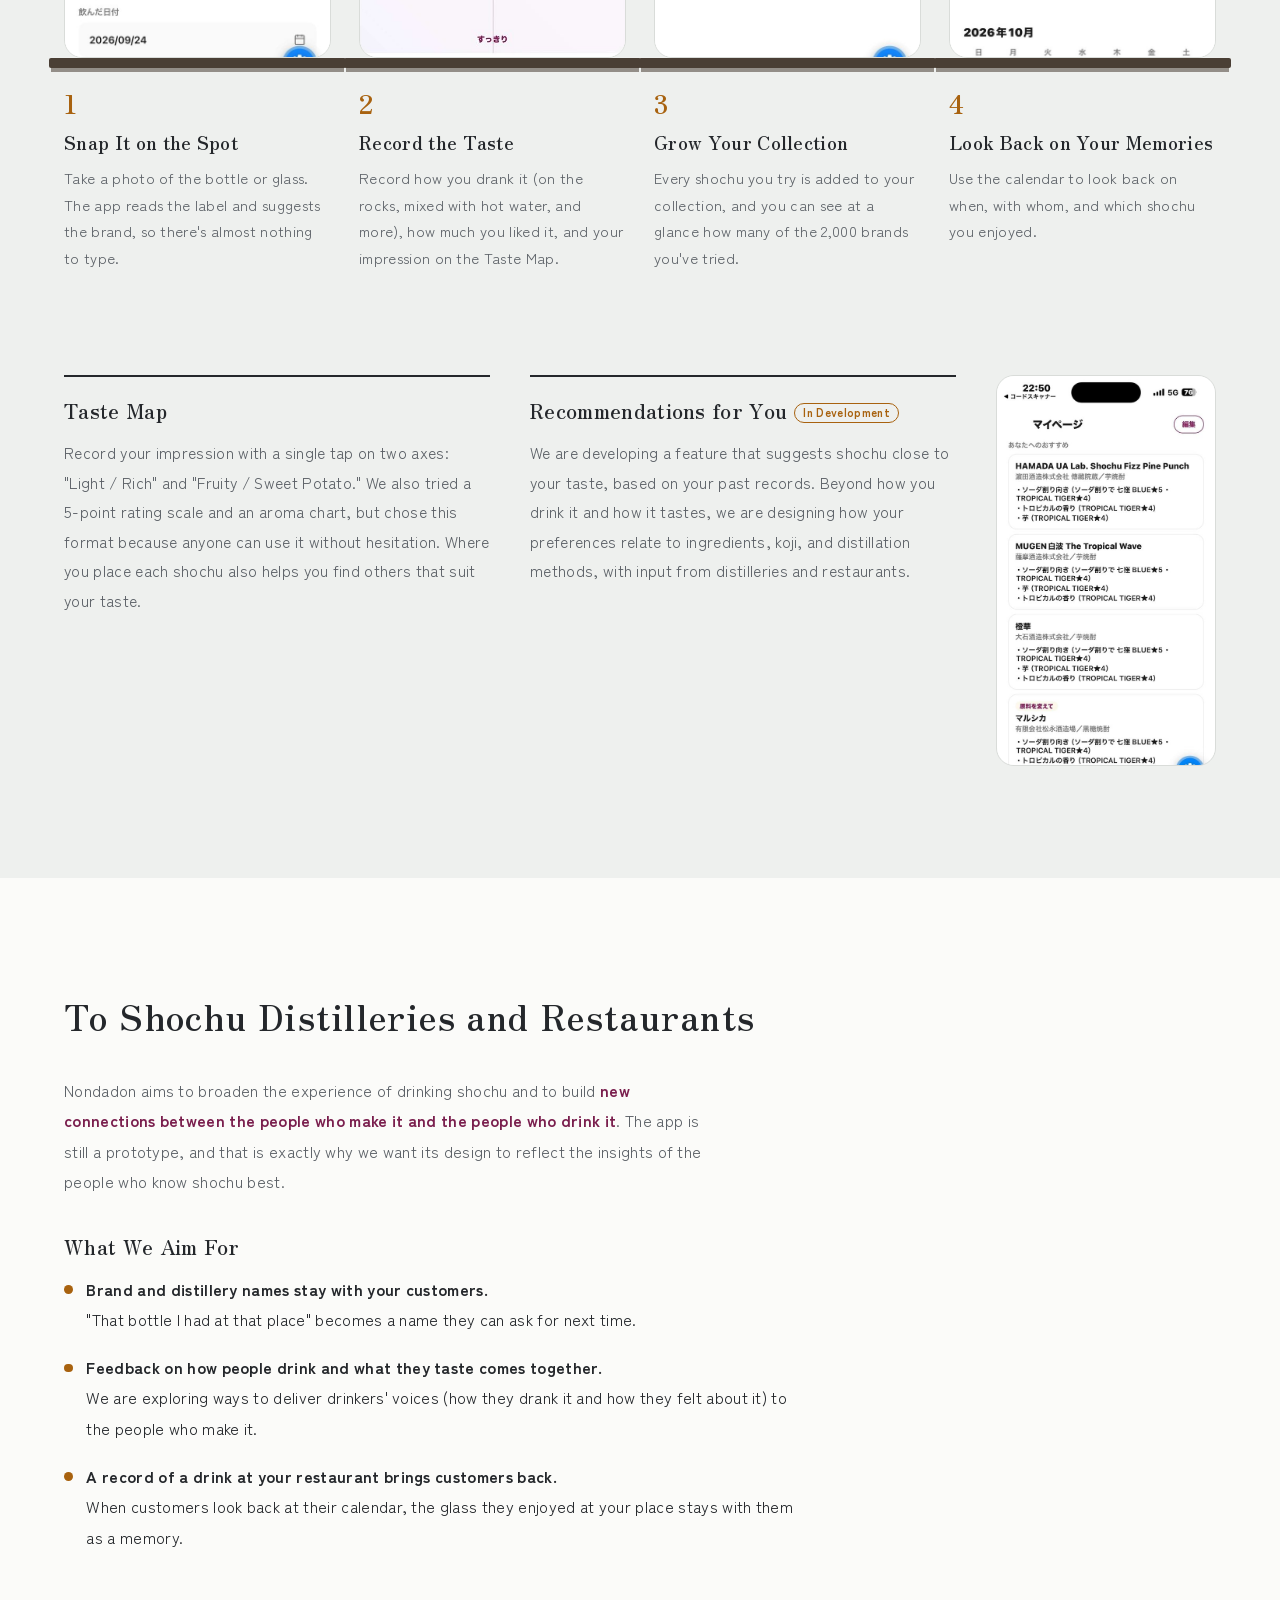
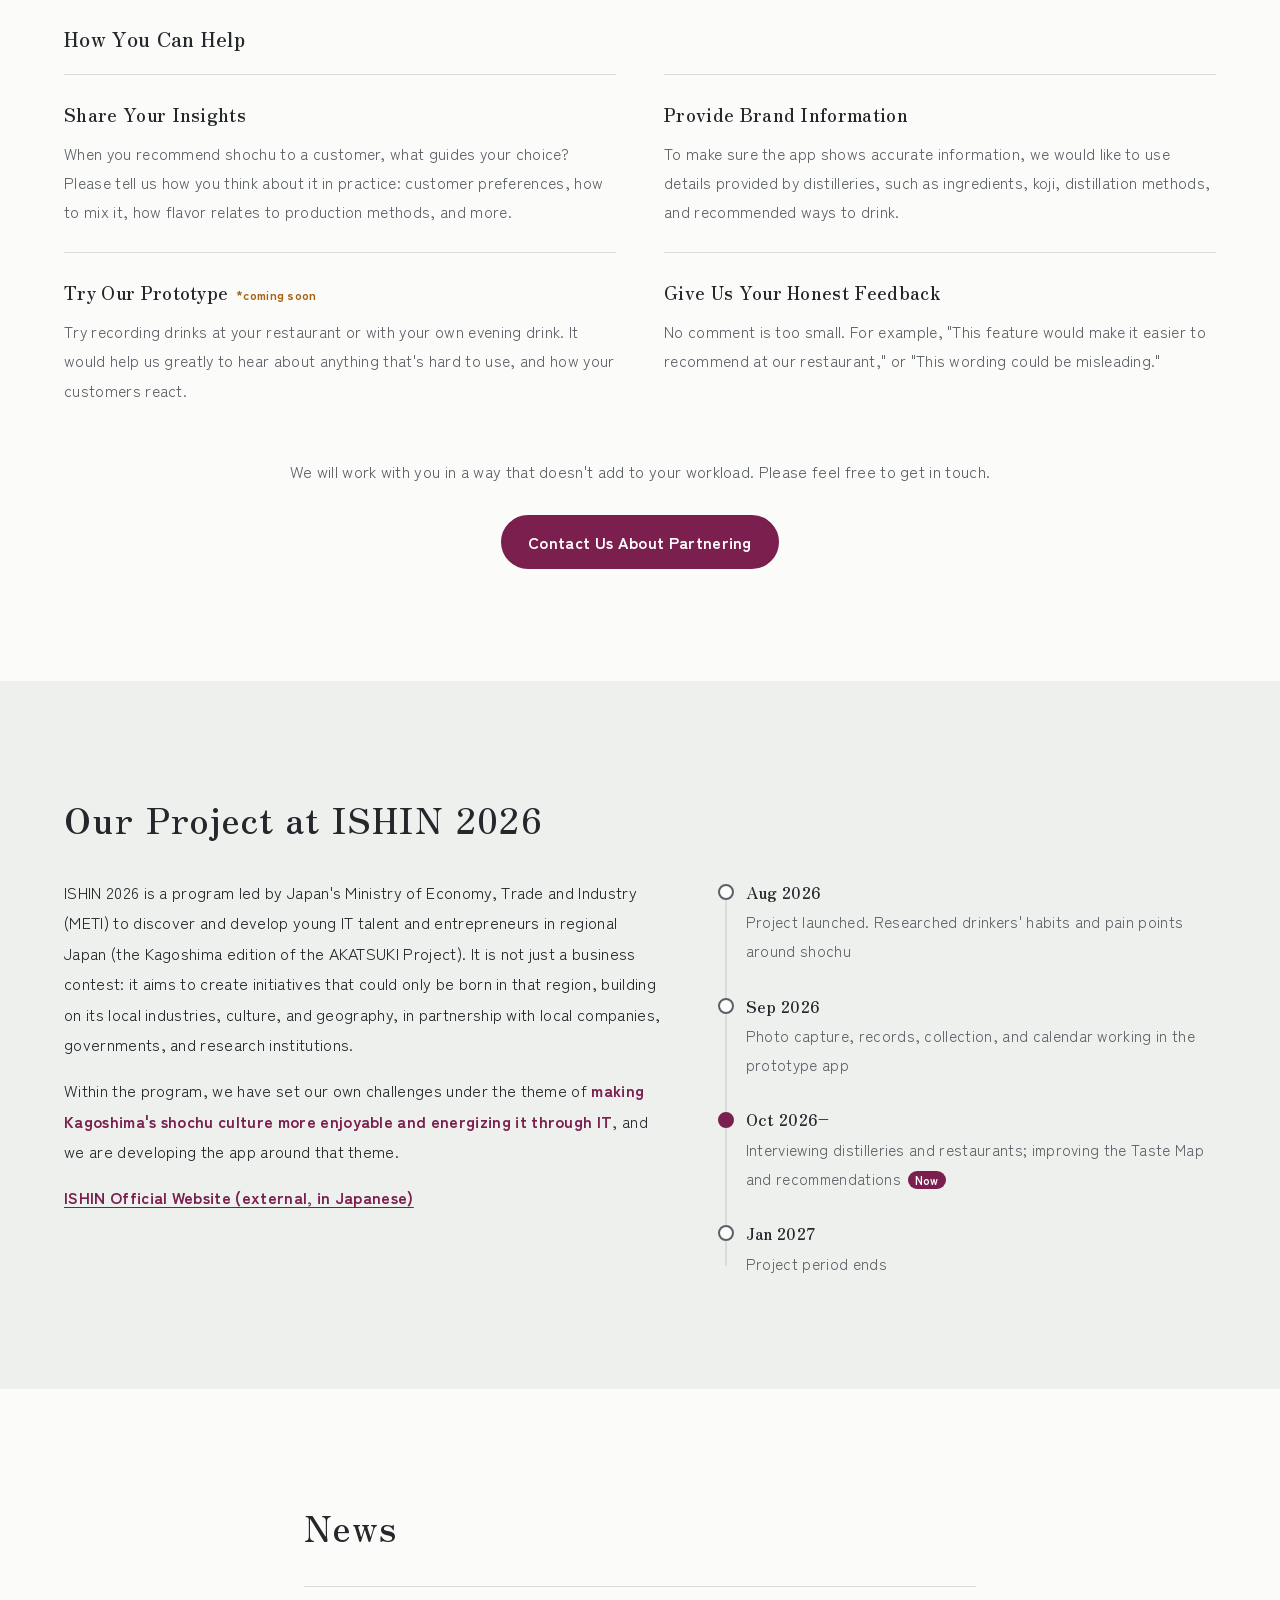
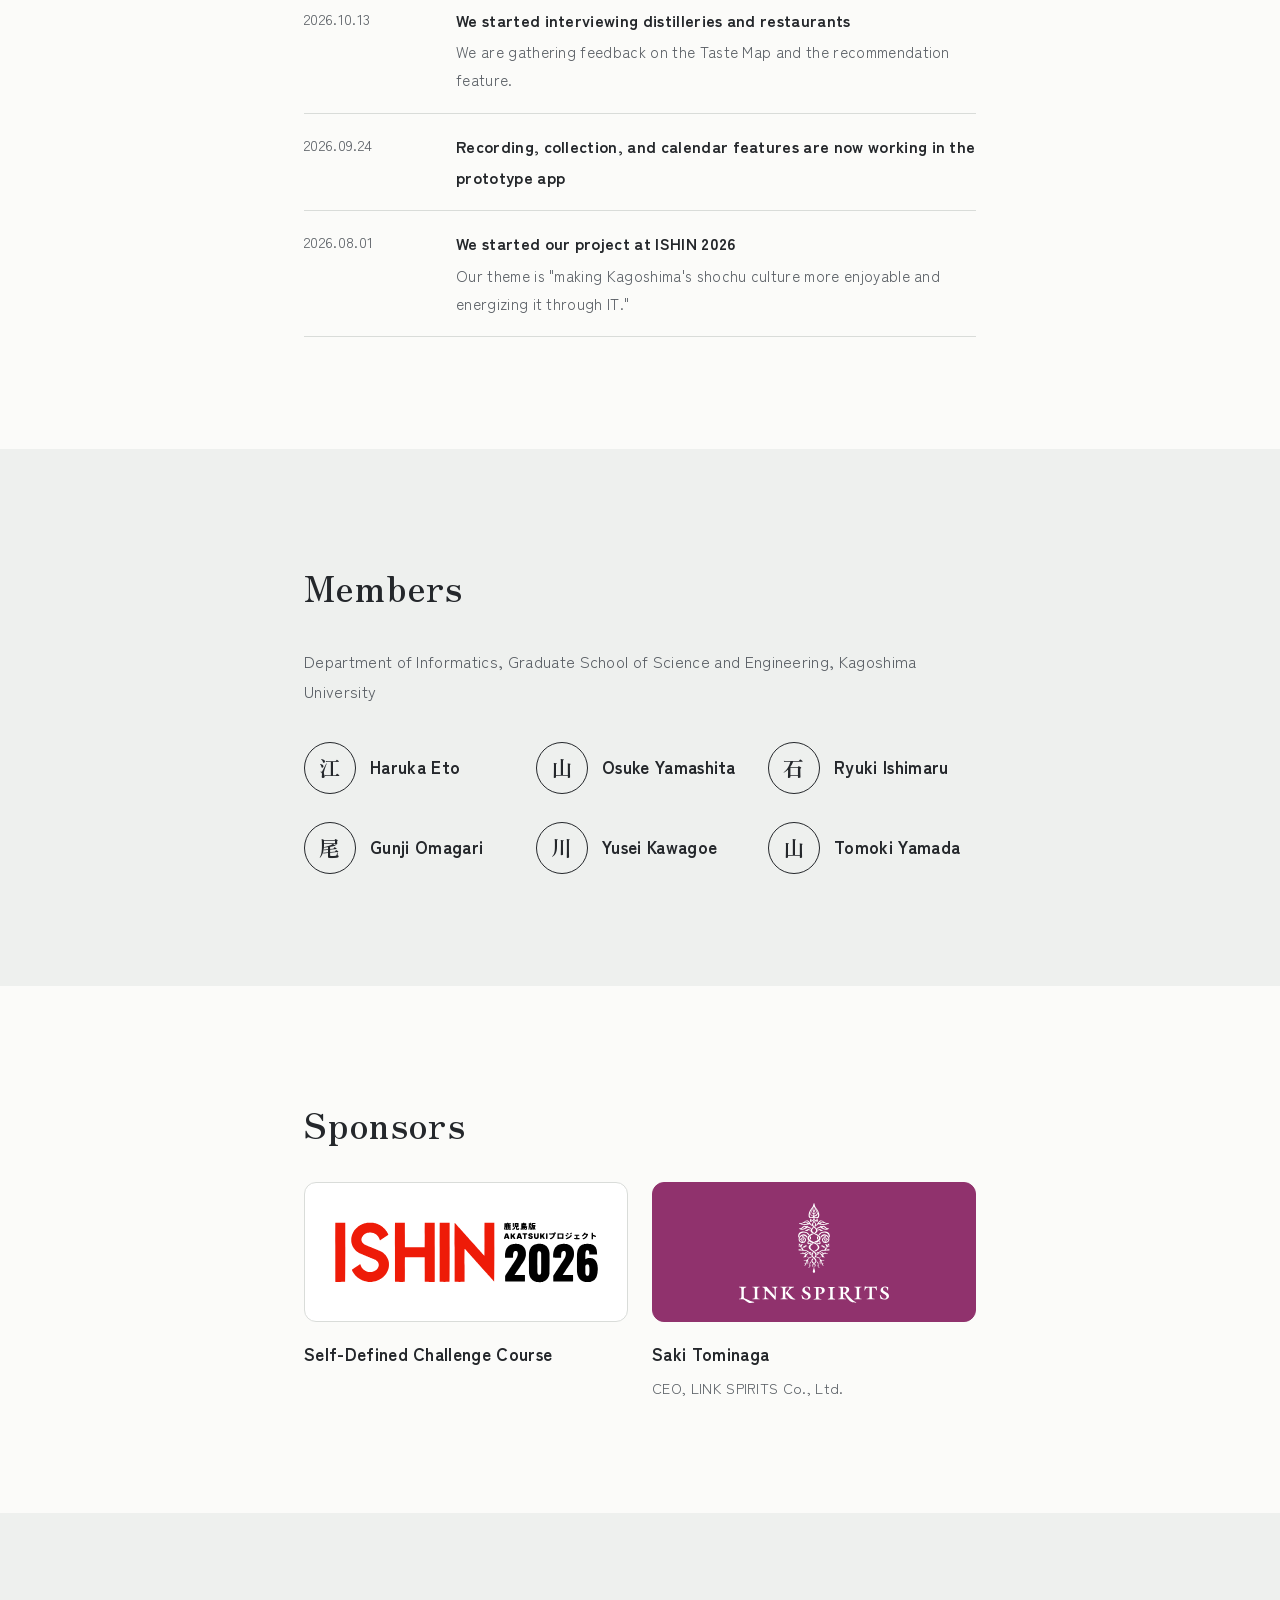
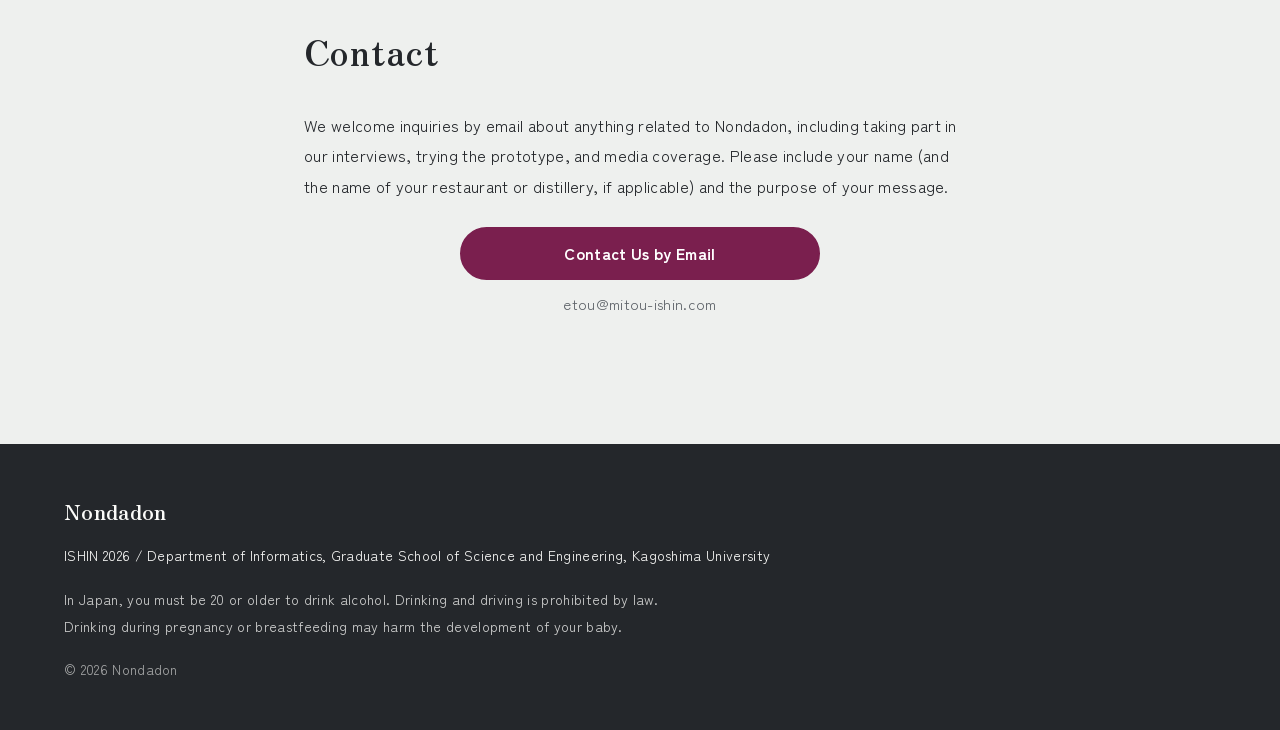
==== commit ffabc3e4: "Merge pull request #6 from ShigeDora/feature/english-version 英語版ページ（/en/）を追加" ====
--- a/en/index.html
+++ b/en/index.html
@@ -34,7 +34,7 @@
       <a href="#project">Our Project</a>
       <a href="#news">News</a>
       <a href="#members">Members</a>
-      <a href="#organizer">Organizer &amp; PM</a>
+      <a href="#sponsors">Sponsors</a>
       <a class="nav-contact" href="#contact">Contact</a>
       <a class="nav-lang" href="../" lang="ja" hreflang="ja">日本語</a>
     </nav>
@@ -260,43 +260,33 @@
     <div class="wrap narrow">
       <h2 class="h-sec">Members</h2>
       <p class="sec-lead">Department of Informatics, Graduate School of Science and Engineering, Kagoshima University</p>
-      <!-- 写真は <div class="m-photo"><img src="../images/members/〇〇.webp" width="480" height="480" loading="lazy" alt=""></div> に差し替えてください。
-           役割を書く場合は <span class="m-role">Design</span> のように名前の下に追加してください -->
+      <!-- 役割を書く場合は <span class="m-role">Design</span> のように名前の下に追加してください -->
       <ul class="member-list">
-        <li><div class="m-photo"><img src="../images/members/etou.webp" width="480" height="480" loading="lazy" alt=""></div><span class="m-name">Haruka Eto</span></li>
-        <li><div class="m-photo"><span class="m-mark" aria-hidden="true">山</span></div><span class="m-name">Osuke Yamashita</span></li>
-        <li><div class="m-photo"><img src="../images/members/ishimaru.webp" width="480" height="480" loading="lazy" alt=""></div><span class="m-name">Ryuki Ishimaru</span></li>
-        <li><div class="m-photo"><img src="../images/members/omagari.webp" width="480" height="480" loading="lazy" alt=""></div><span class="m-name">Gunji Omagari</span></li>
-        <li><div class="m-photo"><img src="../images/members/kawagoe.webp" width="480" height="480" loading="lazy" alt=""></div><span class="m-name">Yusei Kawagoe</span></li>
-        <li><div class="m-photo"><img src="../images/members/yamada.webp" width="480" height="480" loading="lazy" alt=""></div><span class="m-name">Tomoki Yamada</span></li>
+        <li><span class="m-mark" aria-hidden="true">江</span><span class="m-name">Haruka Eto</span></li>
+        <li><span class="m-mark" aria-hidden="true">山</span><span class="m-name">Osuke Yamashita</span></li>
+        <li><span class="m-mark" aria-hidden="true">石</span><span class="m-name">Ryuki Ishimaru</span></li>
+        <li><span class="m-mark" aria-hidden="true">尾</span><span class="m-name">Gunji Omagari</span></li>
+        <li><span class="m-mark" aria-hidden="true">川</span><span class="m-name">Yusei Kawagoe</span></li>
+        <li><span class="m-mark" aria-hidden="true">山</span><span class="m-name">Tomoki Yamada</span></li>
       </ul>
     </div>
   </section>
 
-  <!-- ===== 主催 ===== -->
-  <section class="credits" id="organizer">
-    <div class="wrap narrow">
-      <h2 class="h-sec">Organizer</h2>
-      <!-- 追加するときは <li class="credit">…</li> を1つ複製してください。
-           白いロゴは <div class="credit-logo is-dark"> にすると暗い台の上に表示されます -->
-      <ul class="credit-list">
-        <li class="credit">
-          <div class="credit-logo"><img src="../images/ishin2026_logo.svg" width="1534" height="372" loading="lazy" alt="ISHIN 2026, the Kagoshima edition of the AKATSUKI Project"></div>
-          <p class="credit-name">Self-Defined Challenge Course</p>
-        </li>
-      </ul>
-    </div>
-  </section>
-
-  <!-- ===== PM ===== -->
-  <section class="credits pm" id="pm">
-    <div class="wrap narrow">
-      <h2 class="h-sec">Project Manager</h2>
-      <ul class="credit-list">
-        <li class="credit">
-          <div class="credit-logo is-dark"><img src="../images/link-spirits_logo.svg" width="220" height="146" loading="lazy" alt="LINK SPIRITS"></div>
-          <p class="credit-name">Saki Tominaga</p>
-          <p class="credit-role">CEO, LINK SPIRITS Co., Ltd.</p>
+  <!-- ===== 協賛 ===== -->
+  <section class="sponsors" id="sponsors">
+    <div class="wrap narrow">
+      <h2 class="h-sec">Sponsors</h2>
+      <!-- 追加するときは <li class="sponsor">…</li> を1つ複製してください。
+           白いロゴは <div class="sponsor-logo is-dark"> にすると暗い台の上に表示されます -->
+      <ul class="sponsor-list">
+        <li class="sponsor">
+          <div class="sponsor-logo"><img src="../images/ishin2026_logo.svg" width="1534" height="372" loading="lazy" alt="ISHIN 2026, the Kagoshima edition of the AKATSUKI Project"></div>
+          <p class="sponsor-name">Self-Defined Challenge Course</p>
+        </li>
+        <li class="sponsor">
+          <div class="sponsor-logo is-dark"><img src="../images/link-spirits_logo.svg" width="220" height="146" loading="lazy" alt="LINK SPIRITS"></div>
+          <p class="sponsor-name">Saki Tominaga</p>
+          <p class="sponsor-role">CEO, LINK SPIRITS Co., Ltd.</p>
         </li>
       </ul>
     </div>
--- a/css/style.css
+++ b/css/style.css
@@ -317,30 +317,29 @@
 /* ---------- メンバー ---------- */
 .members { background: var(--mist); }
 .member-list { list-style: none; margin: 0; padding: 0; display: grid; grid-template-columns: repeat(3, 1fr); gap: 28px 24px; }
-.m-photo {
-  aspect-ratio: 1; margin-bottom: .8em; overflow: hidden;
+.member-list li { display: flex; align-items: center; gap: 14px; }
+.m-mark {
+  flex: none; width: 52px; height: 52px; border-radius: 50%;
   display: grid; place-items: center;
-  border: 1px solid var(--line); border-radius: 12px; background: var(--paper);
-}
-.m-photo img { width: 100%; height: 100%; object-fit: cover; } /* 縦横比が違う写真も正方形に切り抜く */
-.m-mark { font-family: var(--f-serif); font-weight: 700; font-size: 2.4rem; color: var(--ink-2); } /* 写真がない人用 */
+  font-family: var(--f-serif); font-weight: 700; font-size: 1.3rem;
+  border: 1.5px solid var(--ink); color: var(--ink);
+}
 .m-name { font-size: 1.08rem; font-weight: 700; display: block; }
 .m-role { display: block; font-size: .85rem; color: var(--ink-2); font-weight: 400; }
 @media (max-width: 760px) { .member-list { grid-template-columns: repeat(2, 1fr); } }
 
-/* ---------- 主催・PM ---------- */
-.credit-list { list-style: none; margin: 0; padding: 0; display: grid; grid-template-columns: repeat(auto-fill, minmax(240px, 1fr)); gap: 32px 24px; }
-.credit-logo {
+/* ---------- 協賛 ---------- */
+.sponsor-list { list-style: none; margin: 0; padding: 0; display: grid; grid-template-columns: repeat(auto-fill, minmax(240px, 1fr)); gap: 32px 24px; }
+.sponsor-logo {
   height: 140px; padding: 20px 24px; margin-bottom: 1em;
   display: grid; place-items: center;
   border: 1px solid var(--line); border-radius: 12px;
   background: #FFFFFF; /* ロゴの色を保つため、ダークモードでも白い台にする */
 }
-.credit-logo.is-dark { background: rgb(144, 50, 109); border-color: rgb(144, 50, 109); } /* 白いロゴ用 */
-.credit-logo img { width: auto; max-width: 100%; max-height: 100px; } /* 台の高さ140px − 上下の余白 */
-.credit-name { font-size: 1.08rem; font-weight: 700; margin: 0; }
-.credit-role { font-size: .9rem; color: var(--ink-2); margin: .2em 0 0; }
-.credits.pm { padding-top: 0; } /* 白いセクションが続くので、主催との間の余白を詰める */
+.sponsor-logo.is-dark { background: rgb(144, 50, 109); border-color: rgb(144, 50, 109); } /* 白いロゴ用 */
+.sponsor-logo img { width: auto; max-width: 100%; max-height: 100px; } /* 台の高さ140px − 上下の余白 */
+.sponsor-name { font-size: 1.08rem; font-weight: 700; margin: 0; }
+.sponsor-role { font-size: .9rem; color: var(--ink-2); margin: .2em 0 0; }
 
 /* ---------- お問い合わせ ---------- */
 .contact { text-align: left; background: var(--mist); }
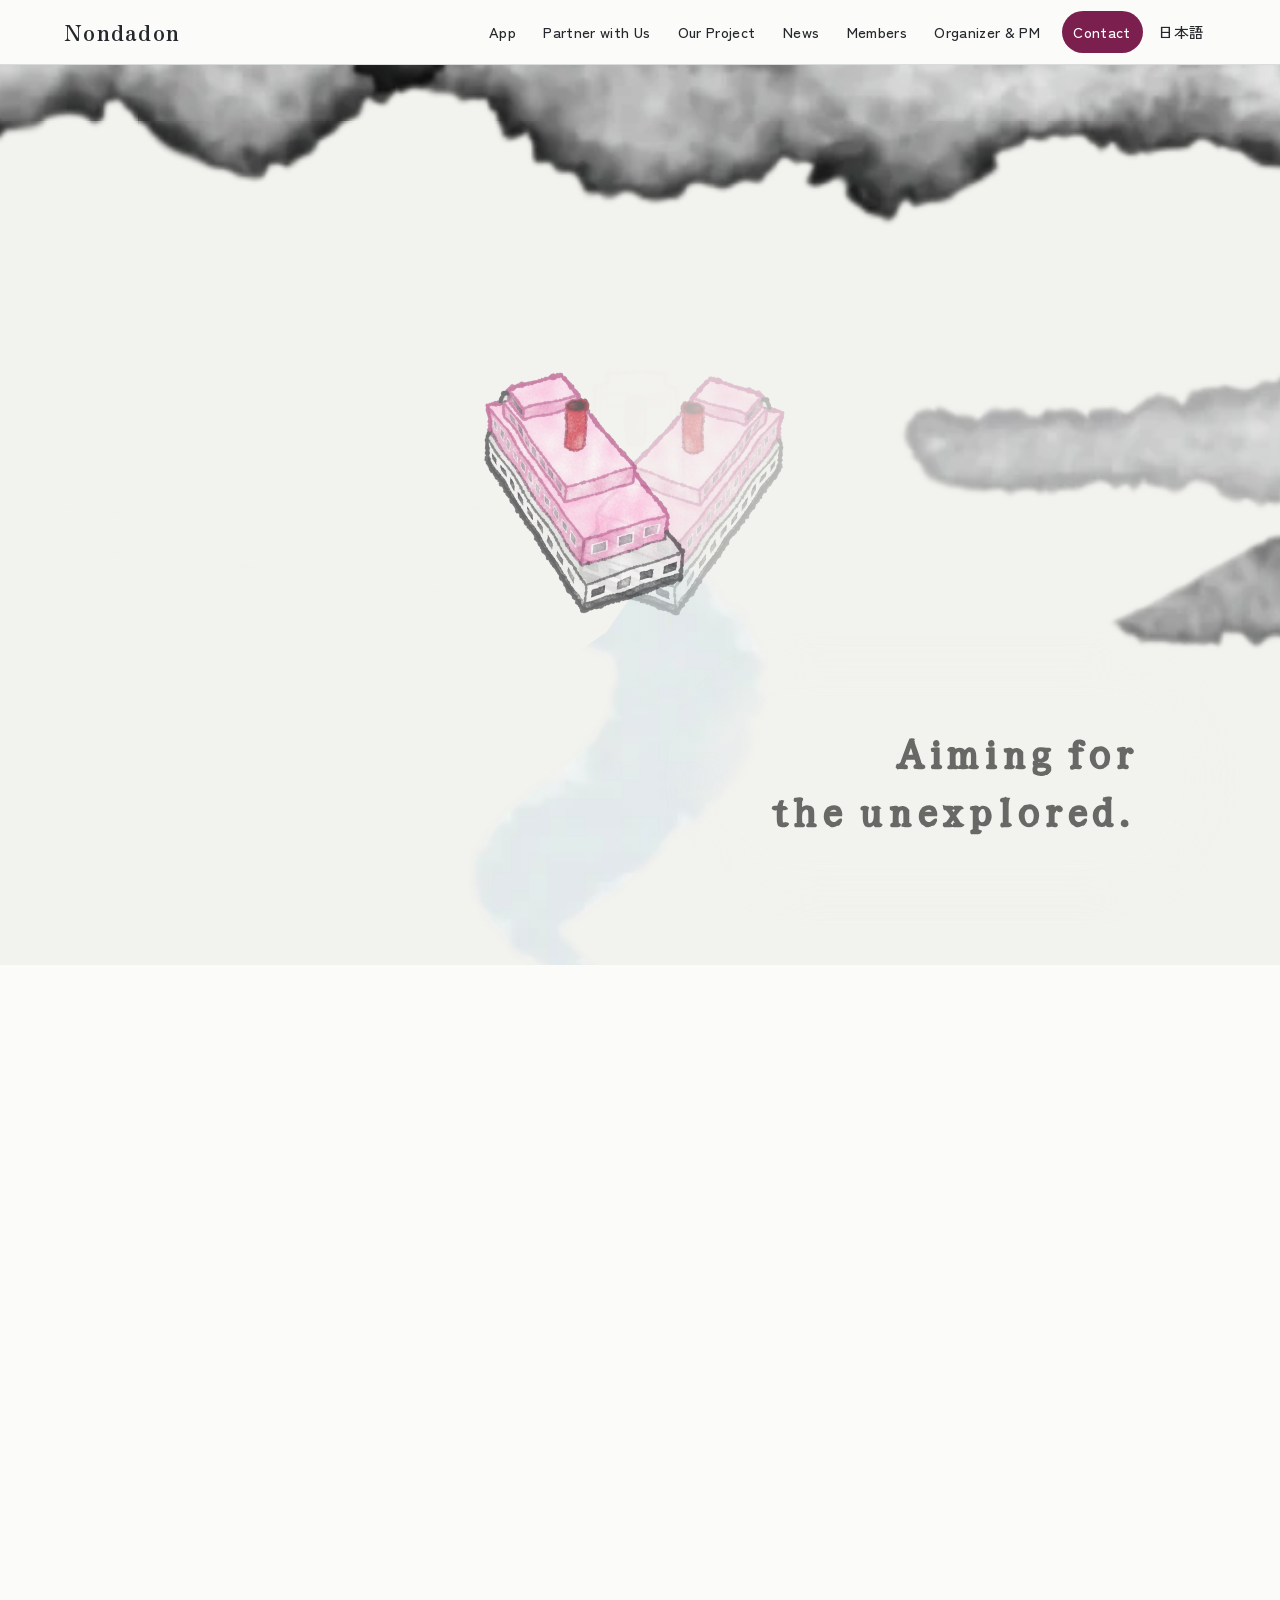
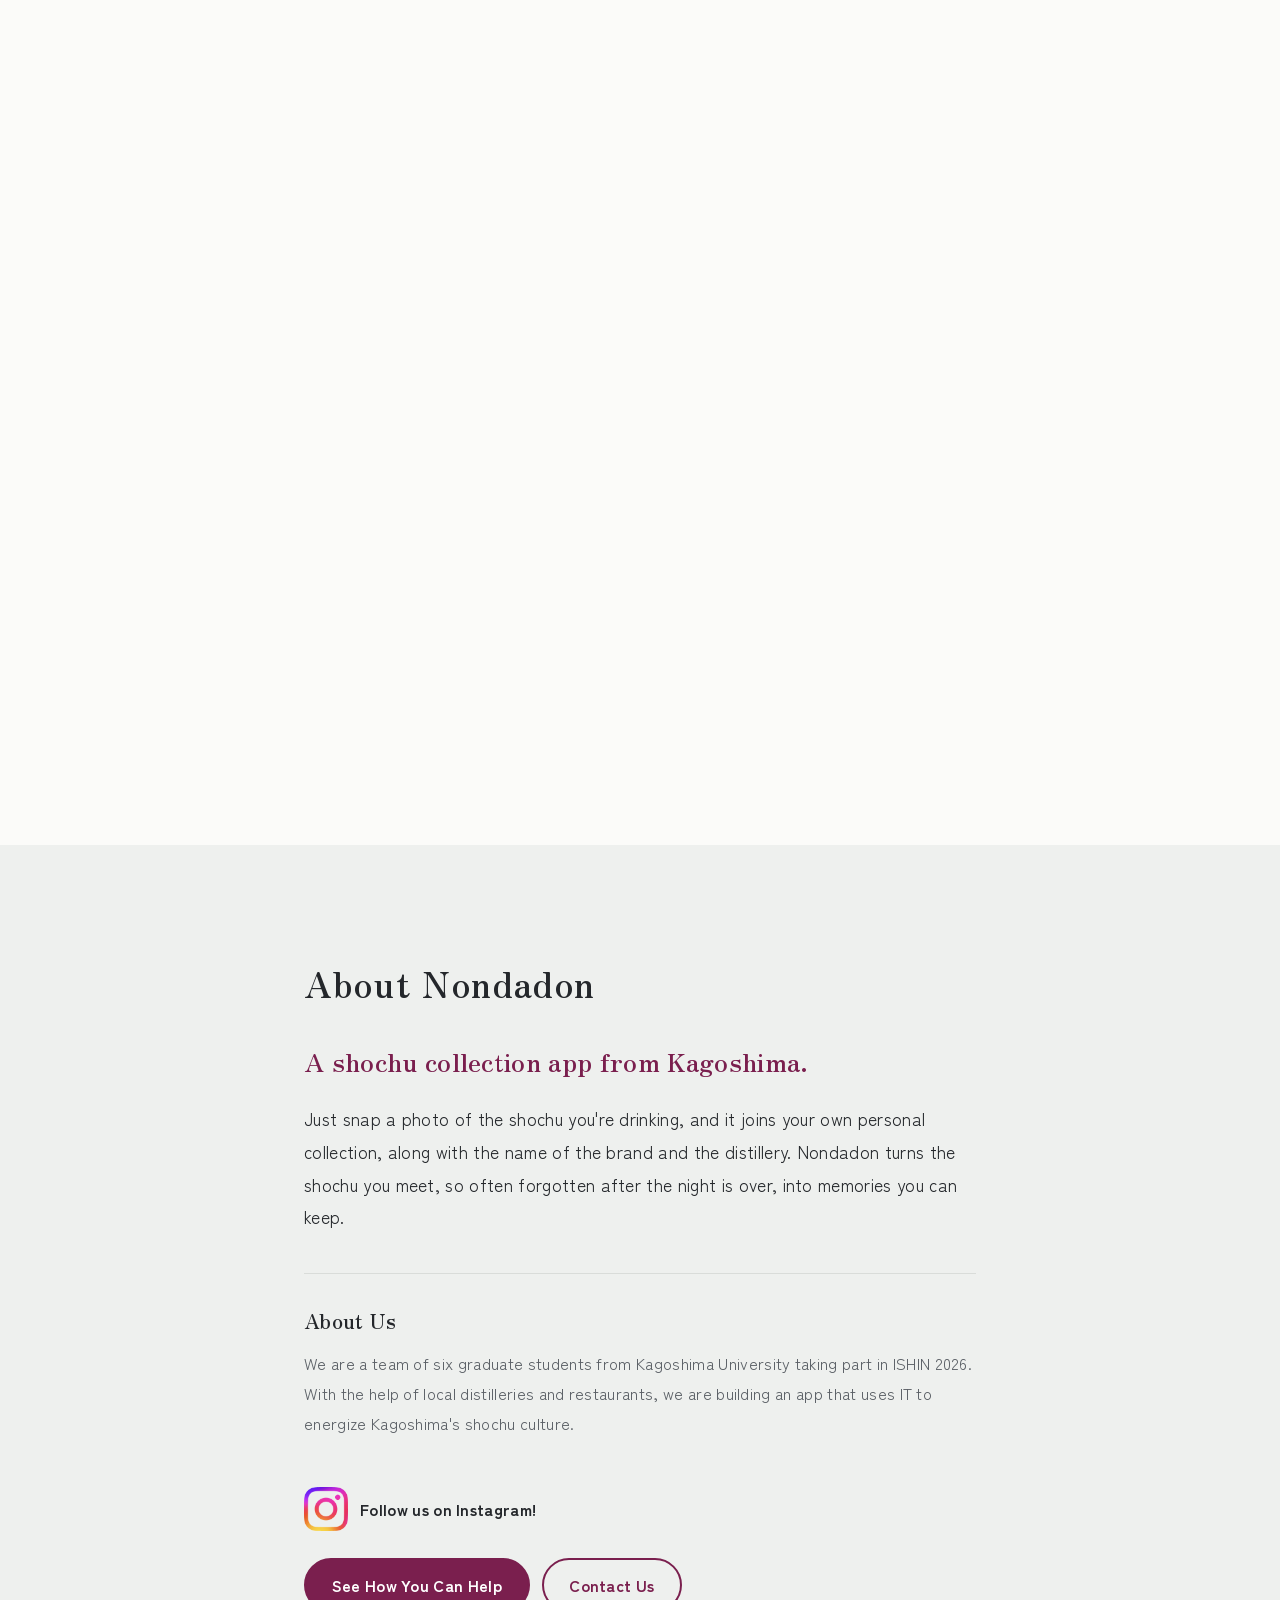
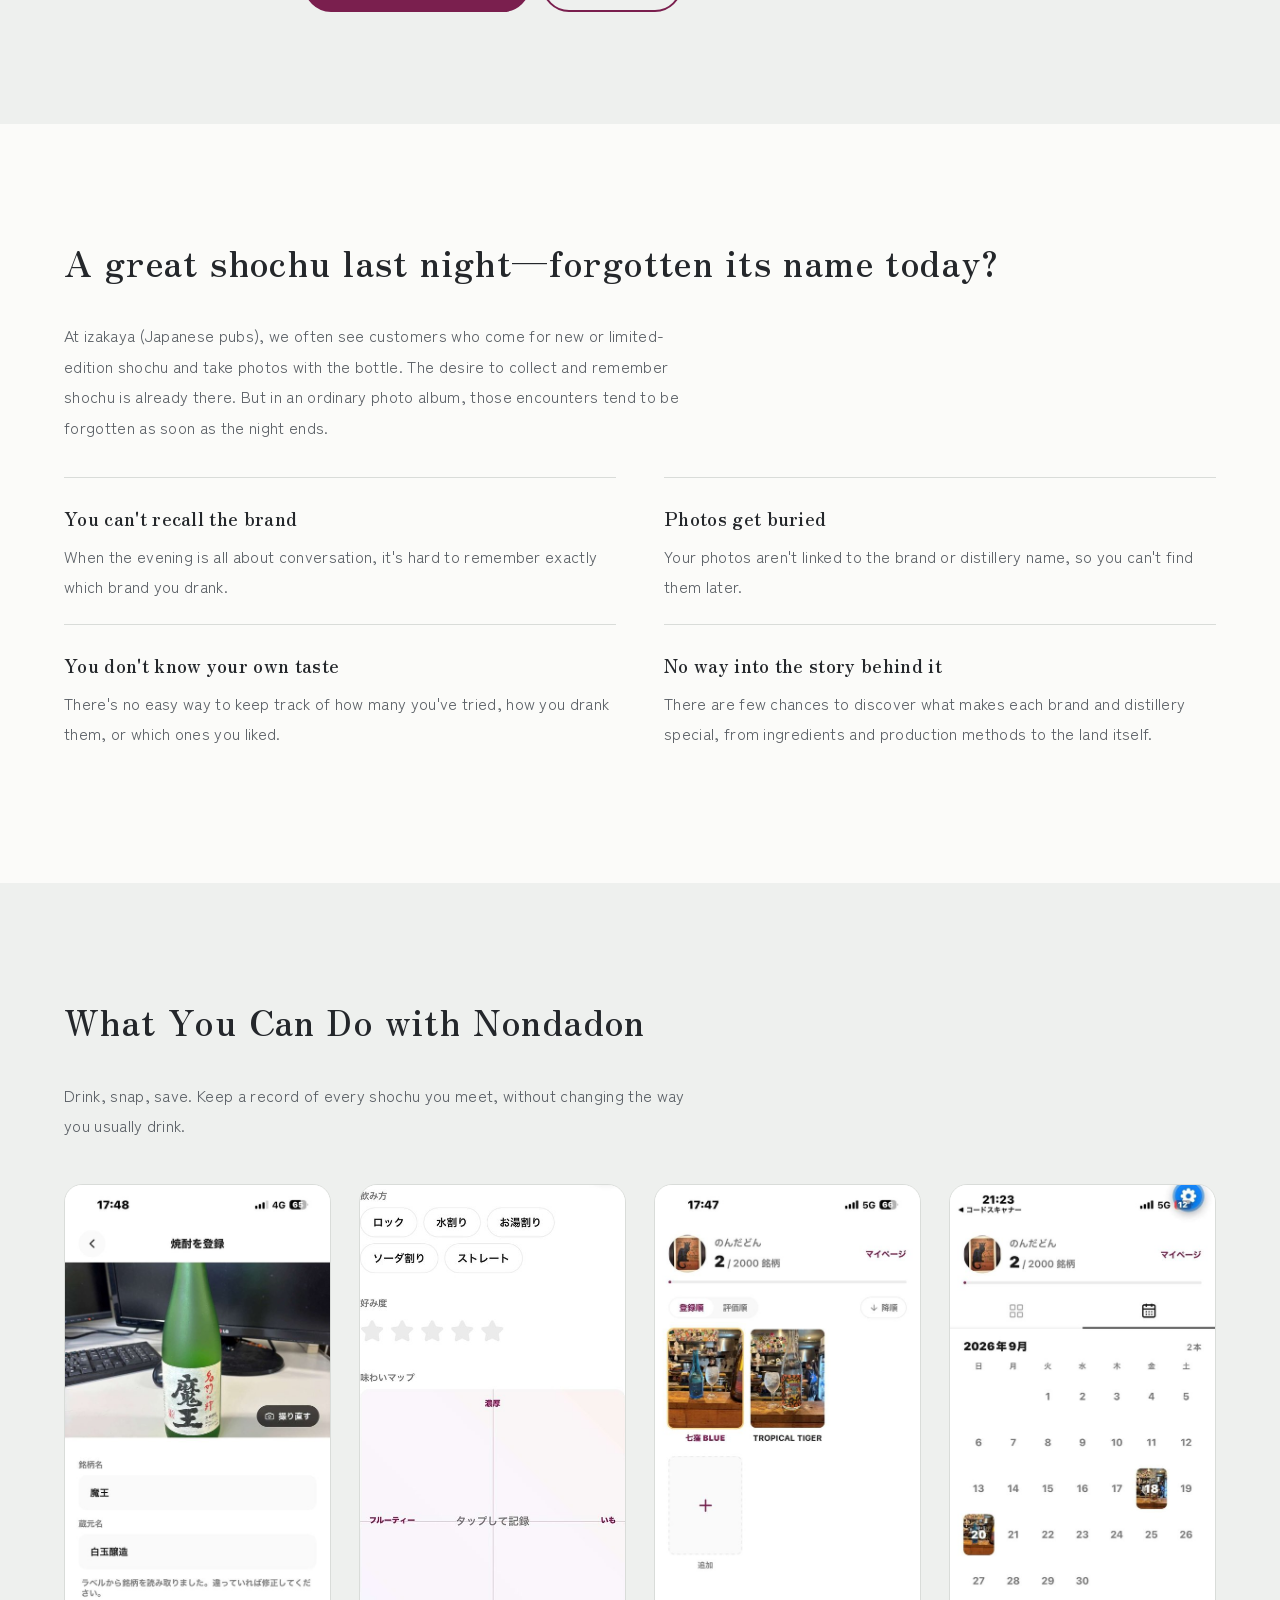
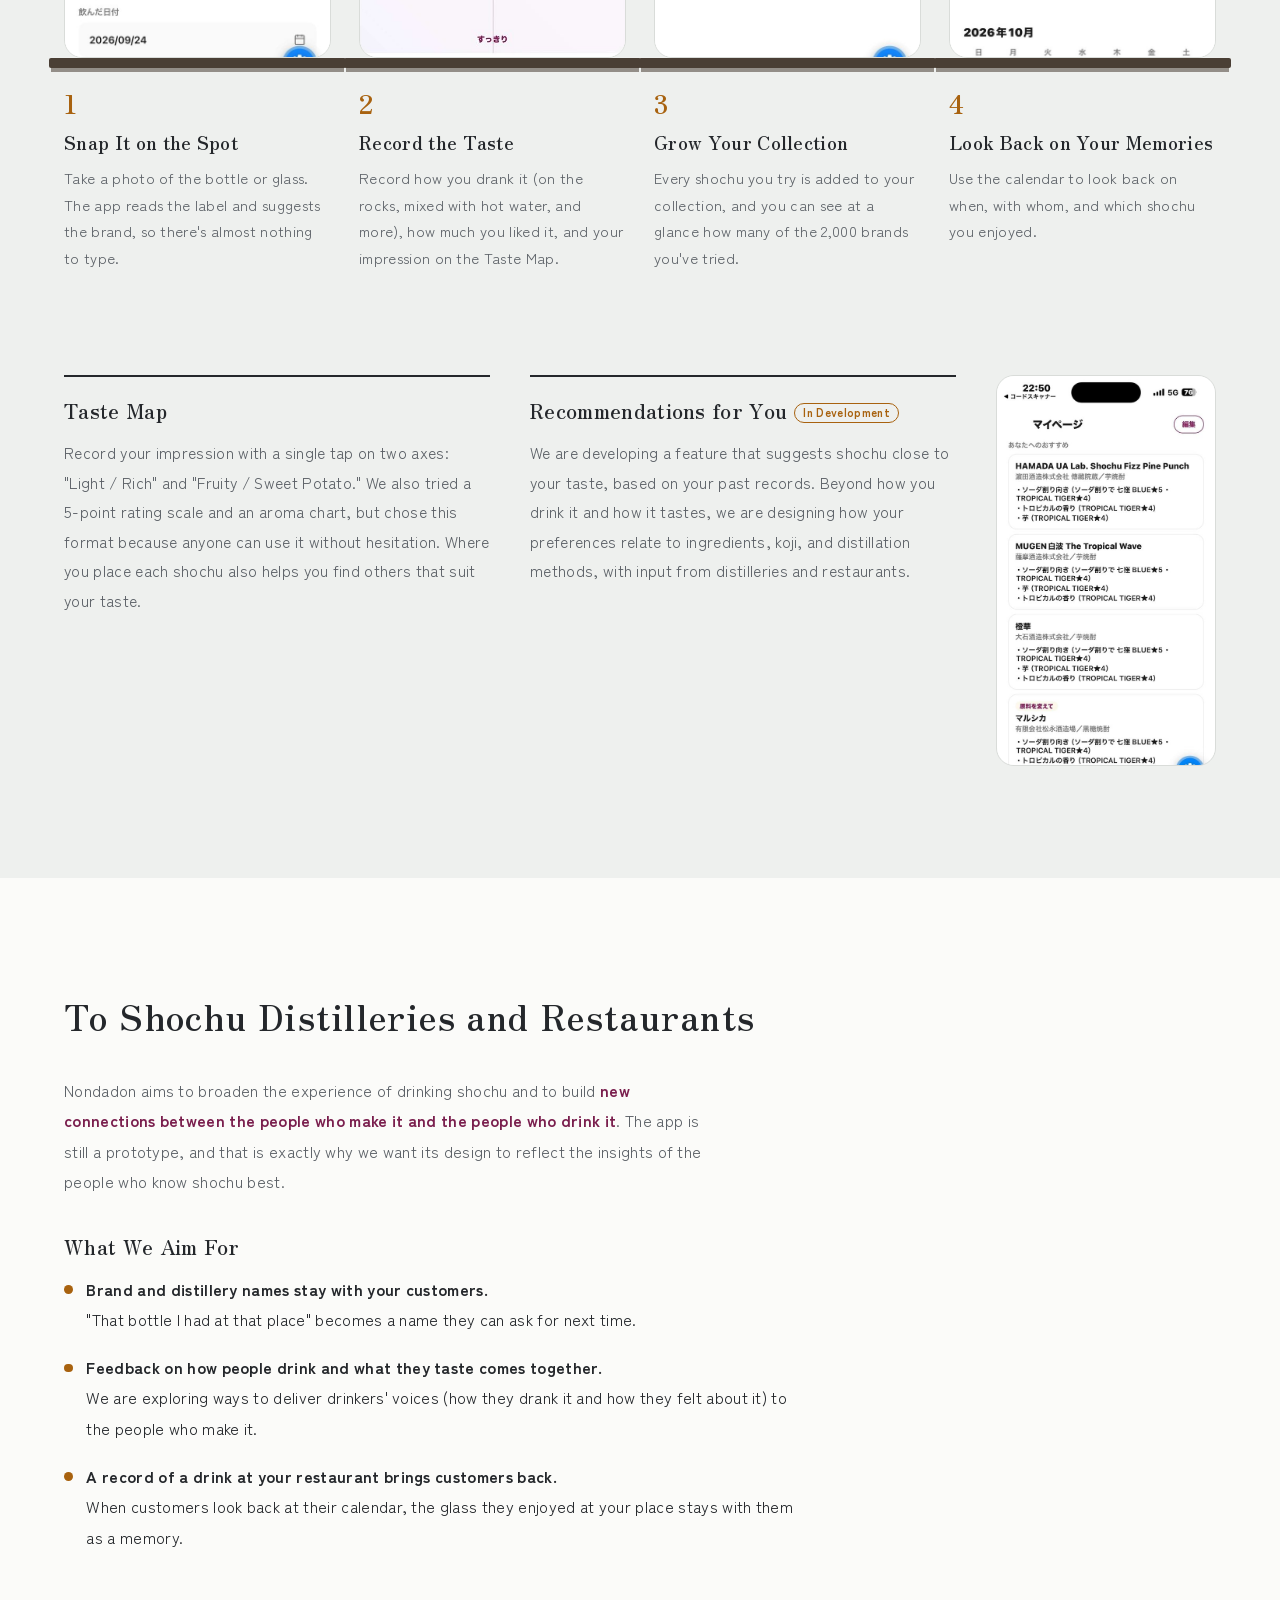
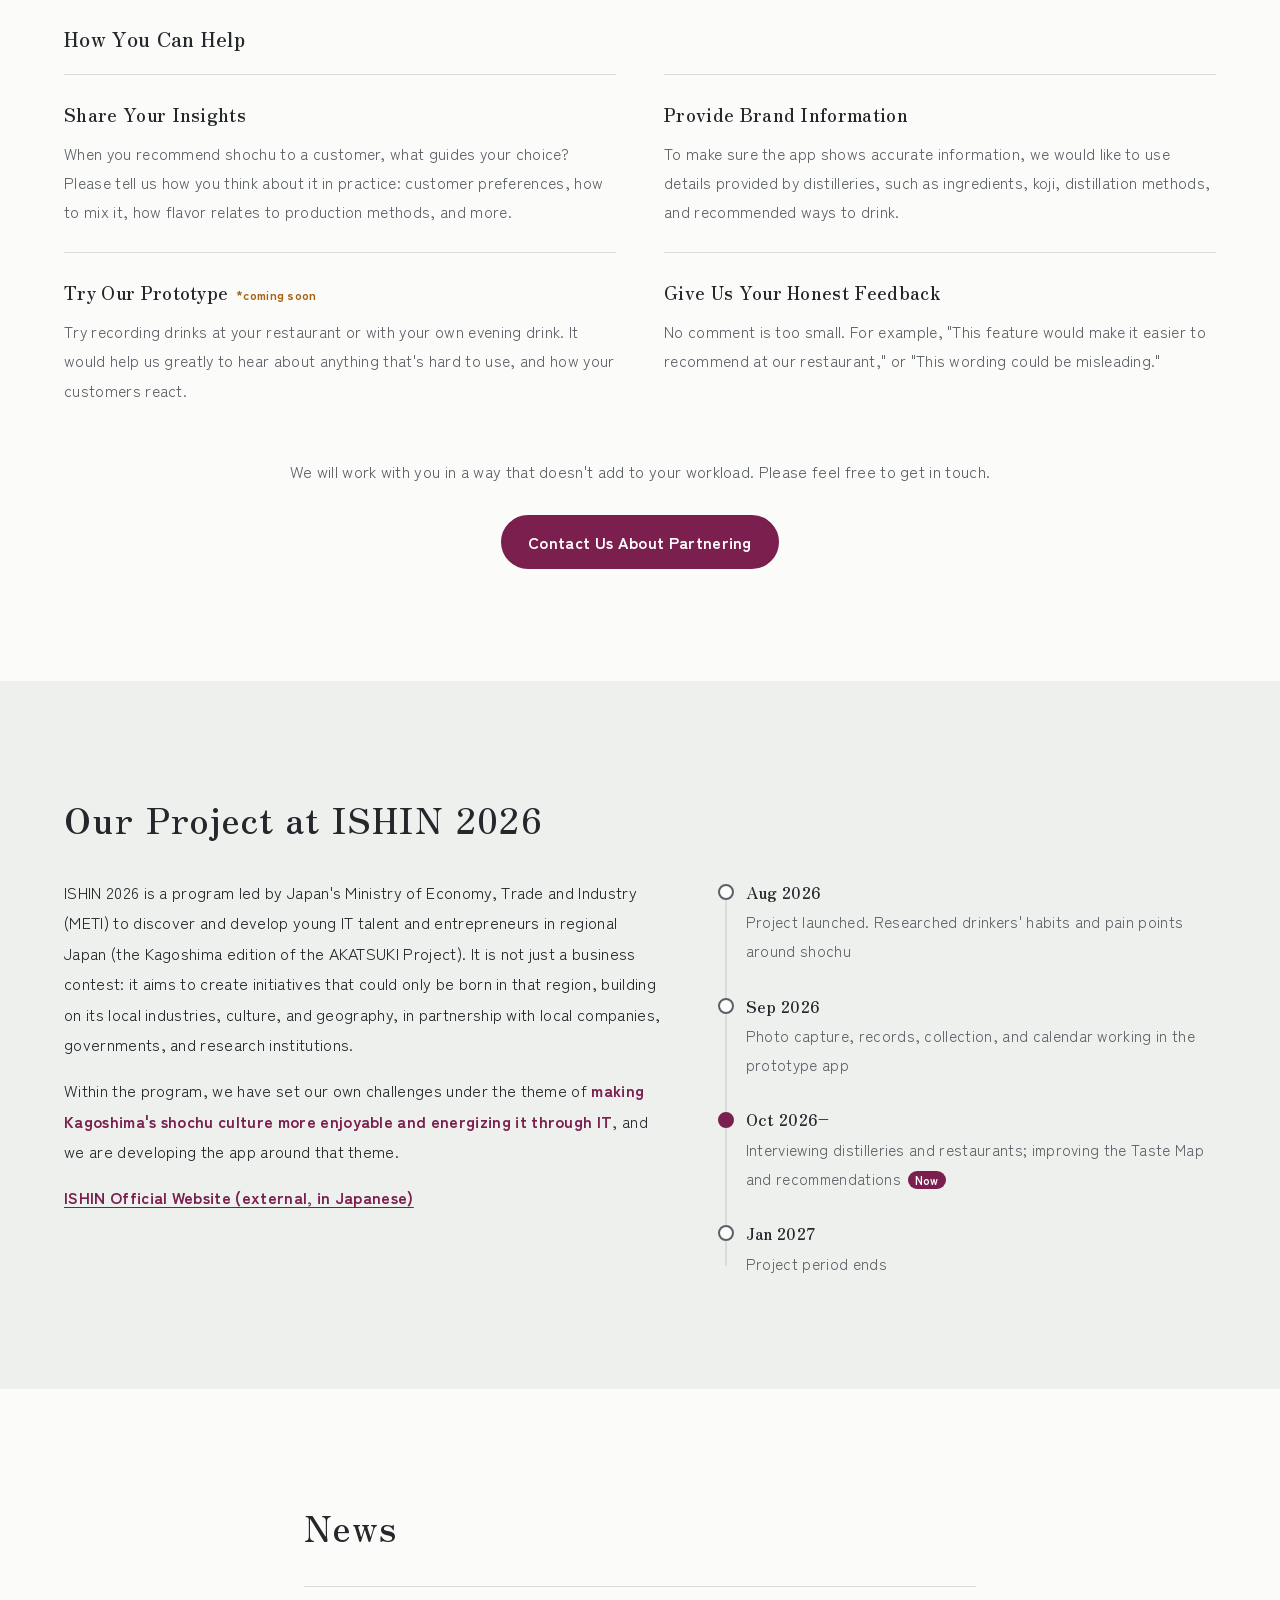
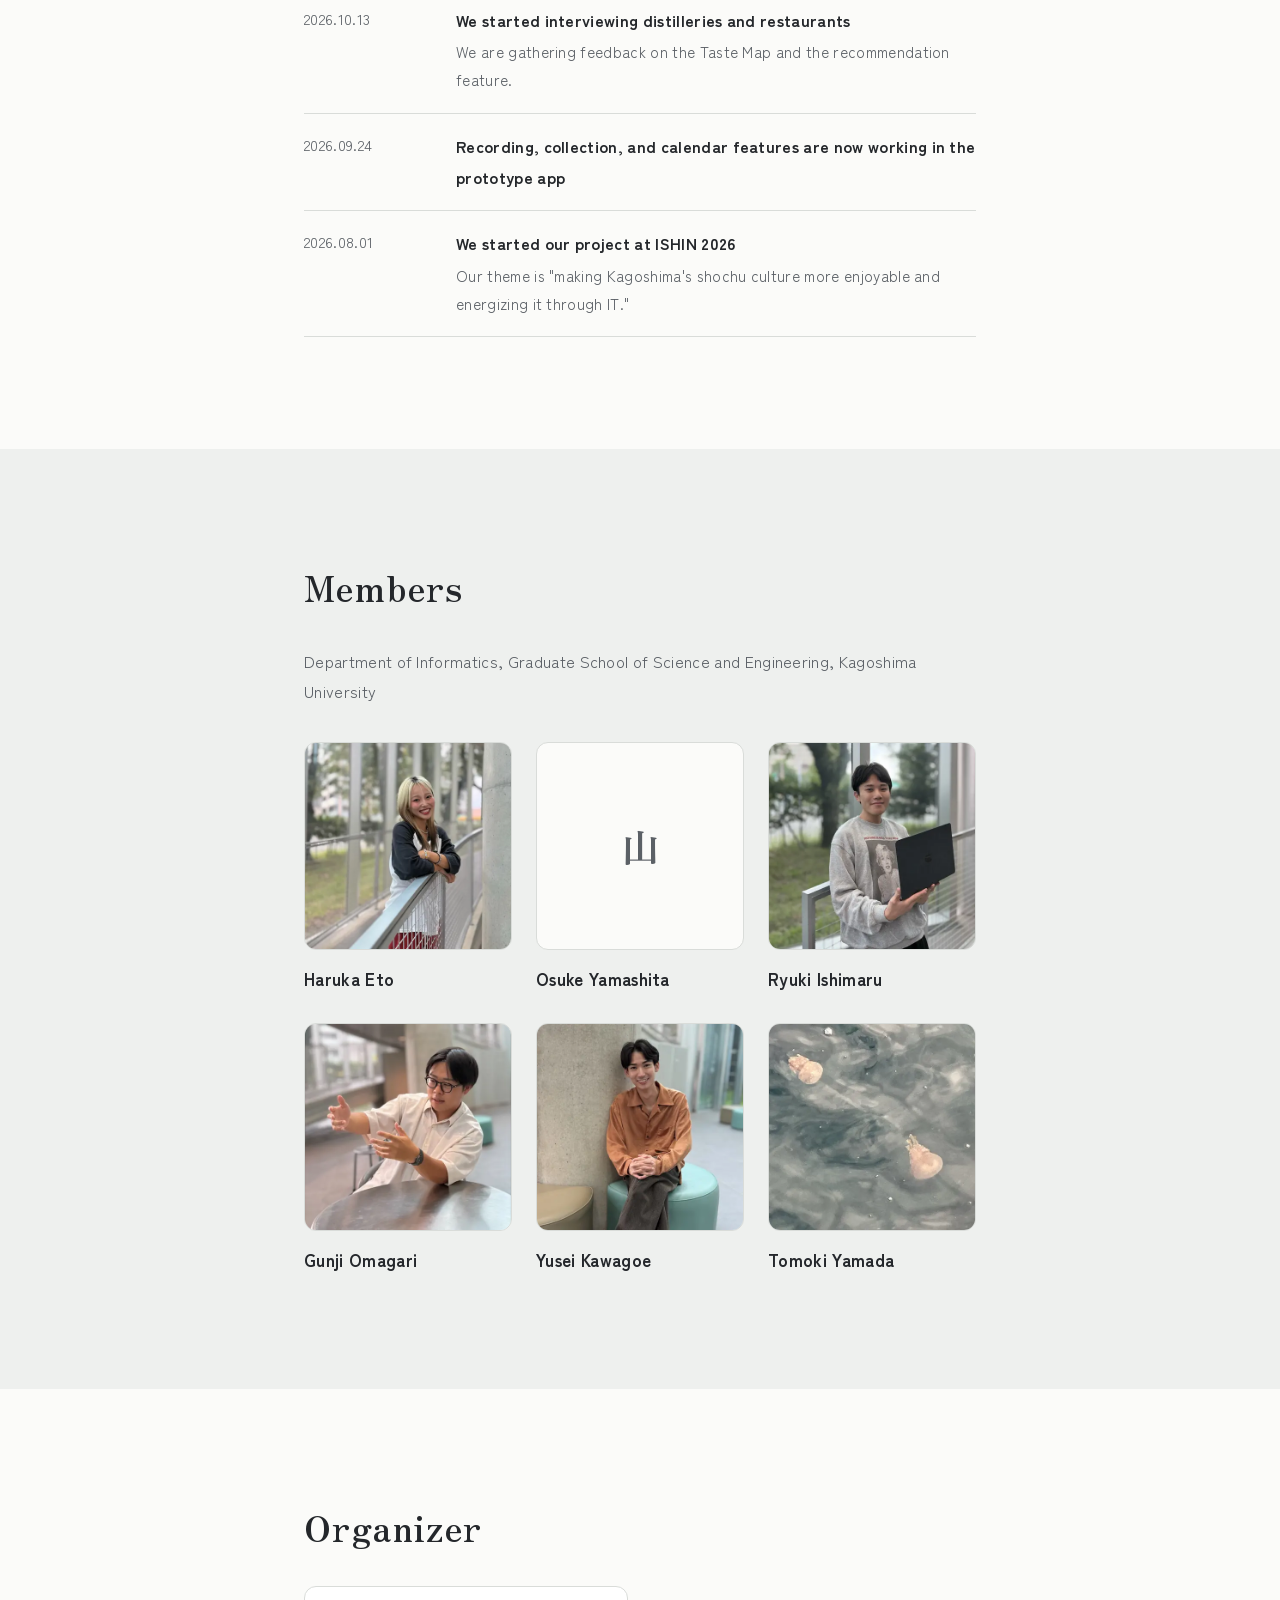
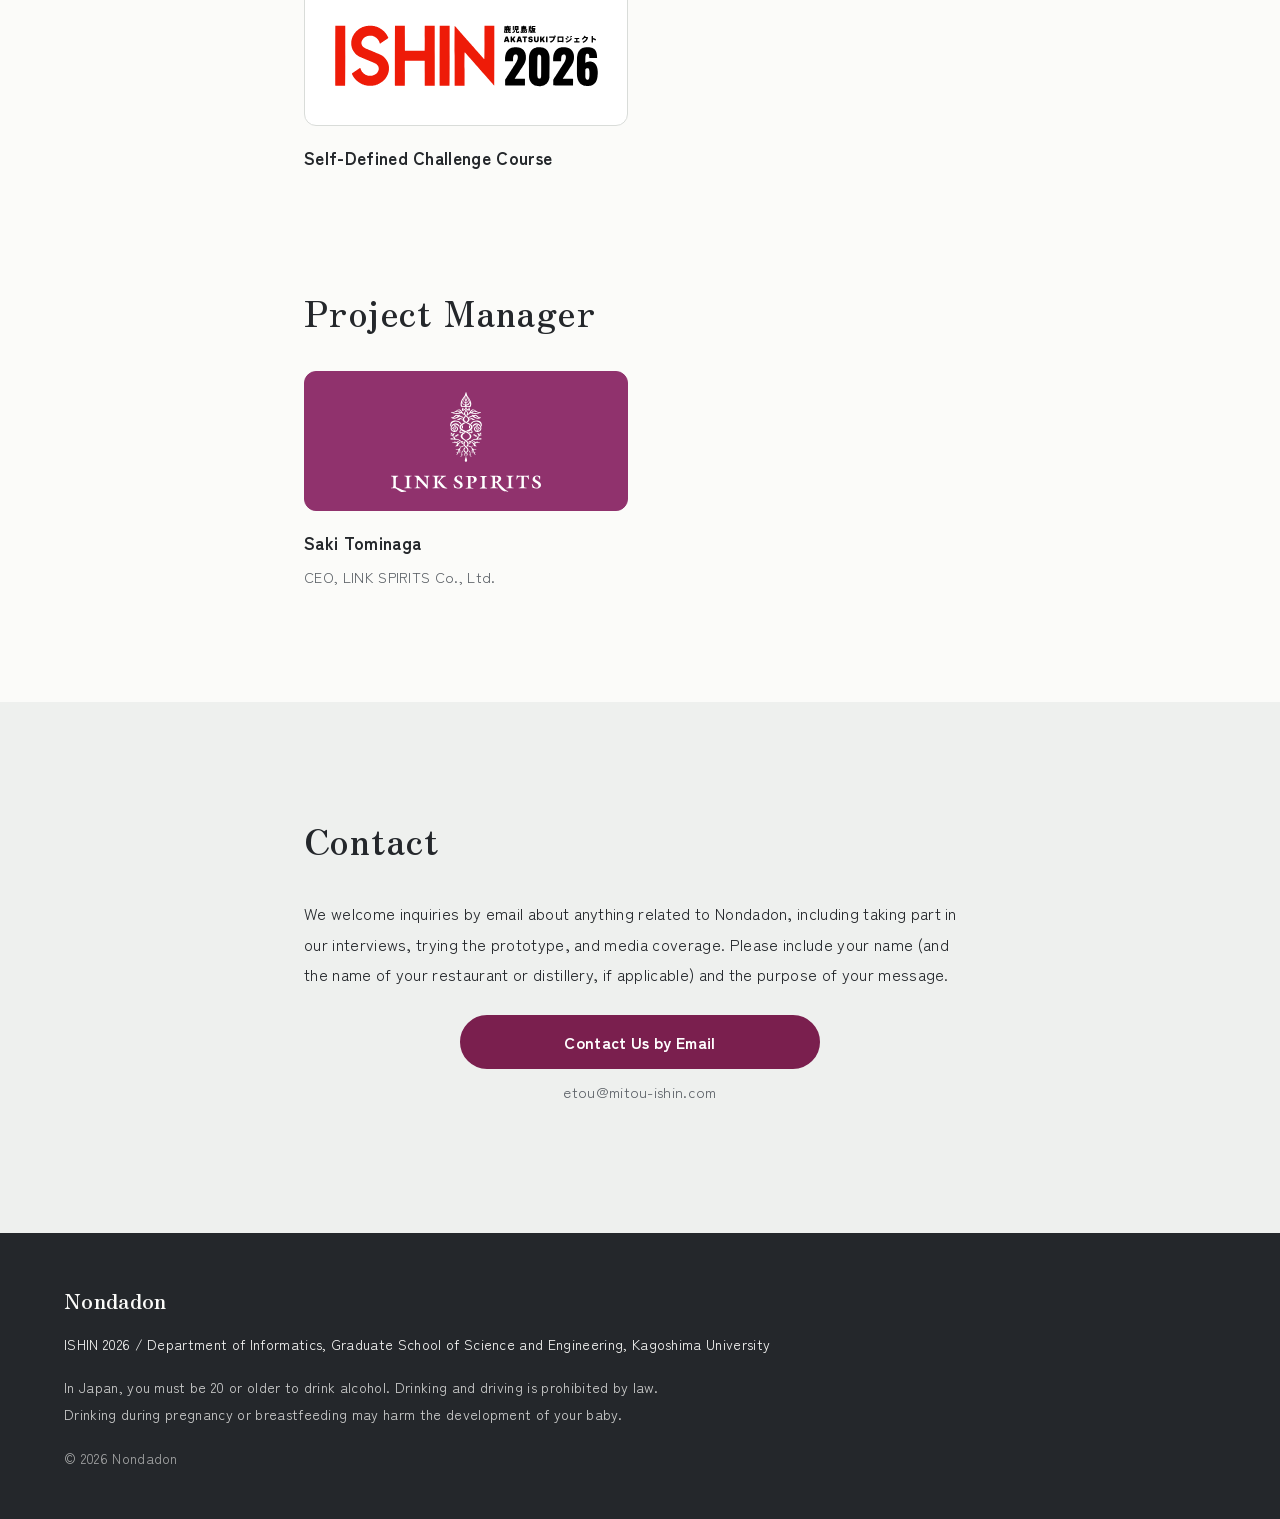
==== commit 9c33280d: "Merge pull request #7 from ShigeDora/feature/credits-and-member-photos 主催・PM セクションの修正とメンバー写真の追加" ====
--- a/en/index.html
+++ b/en/index.html
@@ -34,7 +34,7 @@
       <a href="#project">Our Project</a>
       <a href="#news">News</a>
       <a href="#members">Members</a>
-      <a href="#sponsors">Sponsors</a>
+      <a href="#organizer">Organizer &amp; PM</a>
       <a class="nav-contact" href="#contact">Contact</a>
       <a class="nav-lang" href="../" lang="ja" hreflang="ja">日本語</a>
     </nav>
@@ -260,33 +260,43 @@
     <div class="wrap narrow">
       <h2 class="h-sec">Members</h2>
       <p class="sec-lead">Department of Informatics, Graduate School of Science and Engineering, Kagoshima University</p>
-      <!-- 役割を書く場合は <span class="m-role">Design</span> のように名前の下に追加してください -->
+      <!-- 写真は <div class="m-photo"><img src="../images/members/〇〇.webp" width="480" height="480" loading="lazy" alt=""></div> に差し替えてください。
+           役割を書く場合は <span class="m-role">Design</span> のように名前の下に追加してください -->
       <ul class="member-list">
-        <li><span class="m-mark" aria-hidden="true">江</span><span class="m-name">Haruka Eto</span></li>
-        <li><span class="m-mark" aria-hidden="true">山</span><span class="m-name">Osuke Yamashita</span></li>
-        <li><span class="m-mark" aria-hidden="true">石</span><span class="m-name">Ryuki Ishimaru</span></li>
-        <li><span class="m-mark" aria-hidden="true">尾</span><span class="m-name">Gunji Omagari</span></li>
-        <li><span class="m-mark" aria-hidden="true">川</span><span class="m-name">Yusei Kawagoe</span></li>
-        <li><span class="m-mark" aria-hidden="true">山</span><span class="m-name">Tomoki Yamada</span></li>
+        <li><div class="m-photo"><img src="../images/members/etou.webp" width="480" height="480" loading="lazy" alt=""></div><span class="m-name">Haruka Eto</span></li>
+        <li><div class="m-photo"><span class="m-mark" aria-hidden="true">山</span></div><span class="m-name">Osuke Yamashita</span></li>
+        <li><div class="m-photo"><img src="../images/members/ishimaru.webp" width="480" height="480" loading="lazy" alt=""></div><span class="m-name">Ryuki Ishimaru</span></li>
+        <li><div class="m-photo"><img src="../images/members/omagari.webp" width="480" height="480" loading="lazy" alt=""></div><span class="m-name">Gunji Omagari</span></li>
+        <li><div class="m-photo"><img src="../images/members/kawagoe.webp" width="480" height="480" loading="lazy" alt=""></div><span class="m-name">Yusei Kawagoe</span></li>
+        <li><div class="m-photo"><img src="../images/members/yamada.webp" width="480" height="480" loading="lazy" alt=""></div><span class="m-name">Tomoki Yamada</span></li>
       </ul>
     </div>
   </section>
 
-  <!-- ===== 協賛 ===== -->
-  <section class="sponsors" id="sponsors">
-    <div class="wrap narrow">
-      <h2 class="h-sec">Sponsors</h2>
-      <!-- 追加するときは <li class="sponsor">…</li> を1つ複製してください。
-           白いロゴは <div class="sponsor-logo is-dark"> にすると暗い台の上に表示されます -->
-      <ul class="sponsor-list">
-        <li class="sponsor">
-          <div class="sponsor-logo"><img src="../images/ishin2026_logo.svg" width="1534" height="372" loading="lazy" alt="ISHIN 2026, the Kagoshima edition of the AKATSUKI Project"></div>
-          <p class="sponsor-name">Self-Defined Challenge Course</p>
-        </li>
-        <li class="sponsor">
-          <div class="sponsor-logo is-dark"><img src="../images/link-spirits_logo.svg" width="220" height="146" loading="lazy" alt="LINK SPIRITS"></div>
-          <p class="sponsor-name">Saki Tominaga</p>
-          <p class="sponsor-role">CEO, LINK SPIRITS Co., Ltd.</p>
+  <!-- ===== 主催 ===== -->
+  <section class="credits" id="organizer">
+    <div class="wrap narrow">
+      <h2 class="h-sec">Organizer</h2>
+      <!-- 追加するときは <li class="credit">…</li> を1つ複製してください。
+           白いロゴは <div class="credit-logo is-dark"> にすると暗い台の上に表示されます -->
+      <ul class="credit-list">
+        <li class="credit">
+          <div class="credit-logo"><img src="../images/ishin2026_logo.svg" width="1534" height="372" loading="lazy" alt="ISHIN 2026, the Kagoshima edition of the AKATSUKI Project"></div>
+          <p class="credit-name">Self-Defined Challenge Course</p>
+        </li>
+      </ul>
+    </div>
+  </section>
+
+  <!-- ===== PM ===== -->
+  <section class="credits pm" id="pm">
+    <div class="wrap narrow">
+      <h2 class="h-sec">Project Manager</h2>
+      <ul class="credit-list">
+        <li class="credit">
+          <div class="credit-logo is-dark"><img src="../images/link-spirits_logo.svg" width="220" height="146" loading="lazy" alt="LINK SPIRITS"></div>
+          <p class="credit-name">Saki Tominaga</p>
+          <p class="credit-role">CEO, LINK SPIRITS Co., Ltd.</p>
         </li>
       </ul>
     </div>
--- a/css/style.css
+++ b/css/style.css
@@ -317,29 +317,30 @@
 /* ---------- メンバー ---------- */
 .members { background: var(--mist); }
 .member-list { list-style: none; margin: 0; padding: 0; display: grid; grid-template-columns: repeat(3, 1fr); gap: 28px 24px; }
-.member-list li { display: flex; align-items: center; gap: 14px; }
-.m-mark {
-  flex: none; width: 52px; height: 52px; border-radius: 50%;
+.m-photo {
+  aspect-ratio: 1; margin-bottom: .8em; overflow: hidden;
   display: grid; place-items: center;
-  font-family: var(--f-serif); font-weight: 700; font-size: 1.3rem;
-  border: 1.5px solid var(--ink); color: var(--ink);
-}
+  border: 1px solid var(--line); border-radius: 12px; background: var(--paper);
+}
+.m-photo img { width: 100%; height: 100%; object-fit: cover; } /* 縦横比が違う写真も正方形に切り抜く */
+.m-mark { font-family: var(--f-serif); font-weight: 700; font-size: 2.4rem; color: var(--ink-2); } /* 写真がない人用 */
 .m-name { font-size: 1.08rem; font-weight: 700; display: block; }
 .m-role { display: block; font-size: .85rem; color: var(--ink-2); font-weight: 400; }
 @media (max-width: 760px) { .member-list { grid-template-columns: repeat(2, 1fr); } }
 
-/* ---------- 協賛 ---------- */
-.sponsor-list { list-style: none; margin: 0; padding: 0; display: grid; grid-template-columns: repeat(auto-fill, minmax(240px, 1fr)); gap: 32px 24px; }
-.sponsor-logo {
+/* ---------- 主催・PM ---------- */
+.credit-list { list-style: none; margin: 0; padding: 0; display: grid; grid-template-columns: repeat(auto-fill, minmax(240px, 1fr)); gap: 32px 24px; }
+.credit-logo {
   height: 140px; padding: 20px 24px; margin-bottom: 1em;
   display: grid; place-items: center;
   border: 1px solid var(--line); border-radius: 12px;
   background: #FFFFFF; /* ロゴの色を保つため、ダークモードでも白い台にする */
 }
-.sponsor-logo.is-dark { background: rgb(144, 50, 109); border-color: rgb(144, 50, 109); } /* 白いロゴ用 */
-.sponsor-logo img { width: auto; max-width: 100%; max-height: 100px; } /* 台の高さ140px − 上下の余白 */
-.sponsor-name { font-size: 1.08rem; font-weight: 700; margin: 0; }
-.sponsor-role { font-size: .9rem; color: var(--ink-2); margin: .2em 0 0; }
+.credit-logo.is-dark { background: rgb(144, 50, 109); border-color: rgb(144, 50, 109); } /* 白いロゴ用 */
+.credit-logo img { width: auto; max-width: 100%; max-height: 100px; } /* 台の高さ140px − 上下の余白 */
+.credit-name { font-size: 1.08rem; font-weight: 700; margin: 0; }
+.credit-role { font-size: .9rem; color: var(--ink-2); margin: .2em 0 0; }
+.credits.pm { padding-top: 0; } /* 白いセクションが続くので、主催との間の余白を詰める */
 
 /* ---------- お問い合わせ ---------- */
 .contact { text-align: left; background: var(--mist); }
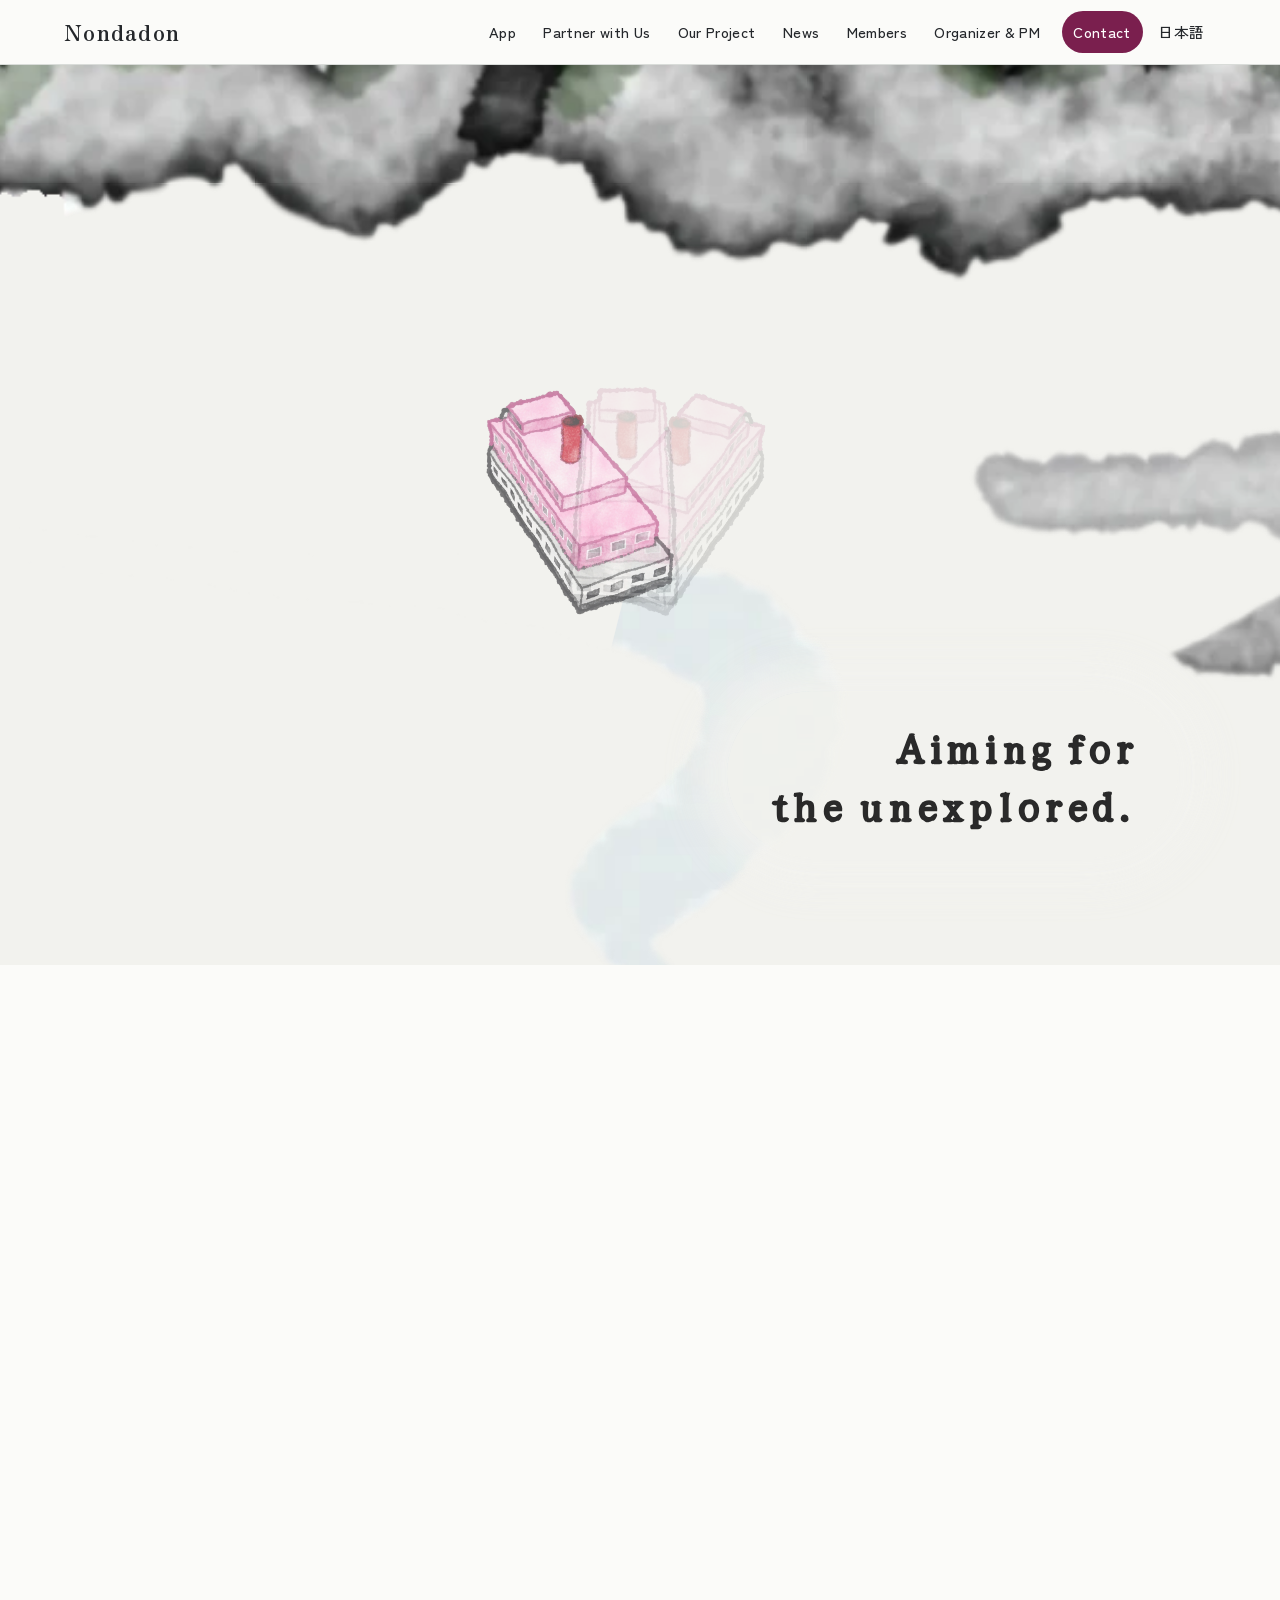
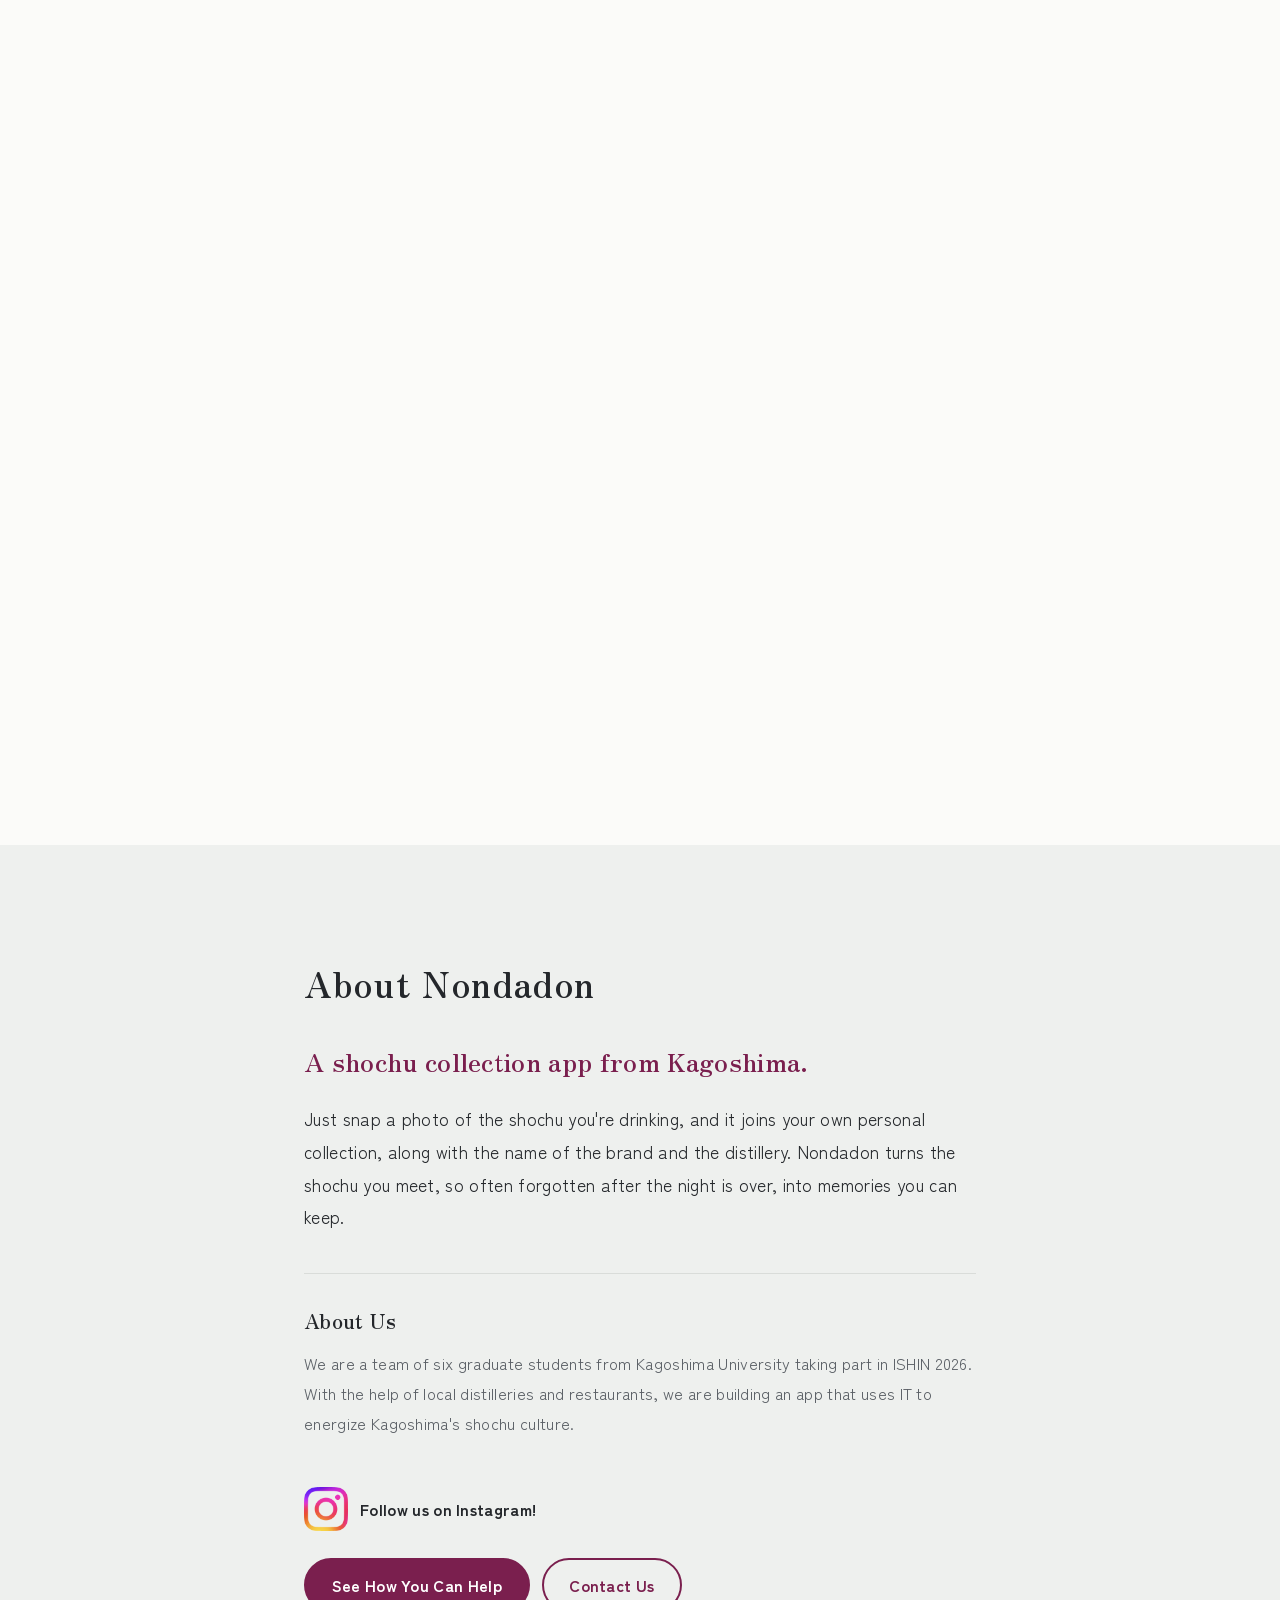
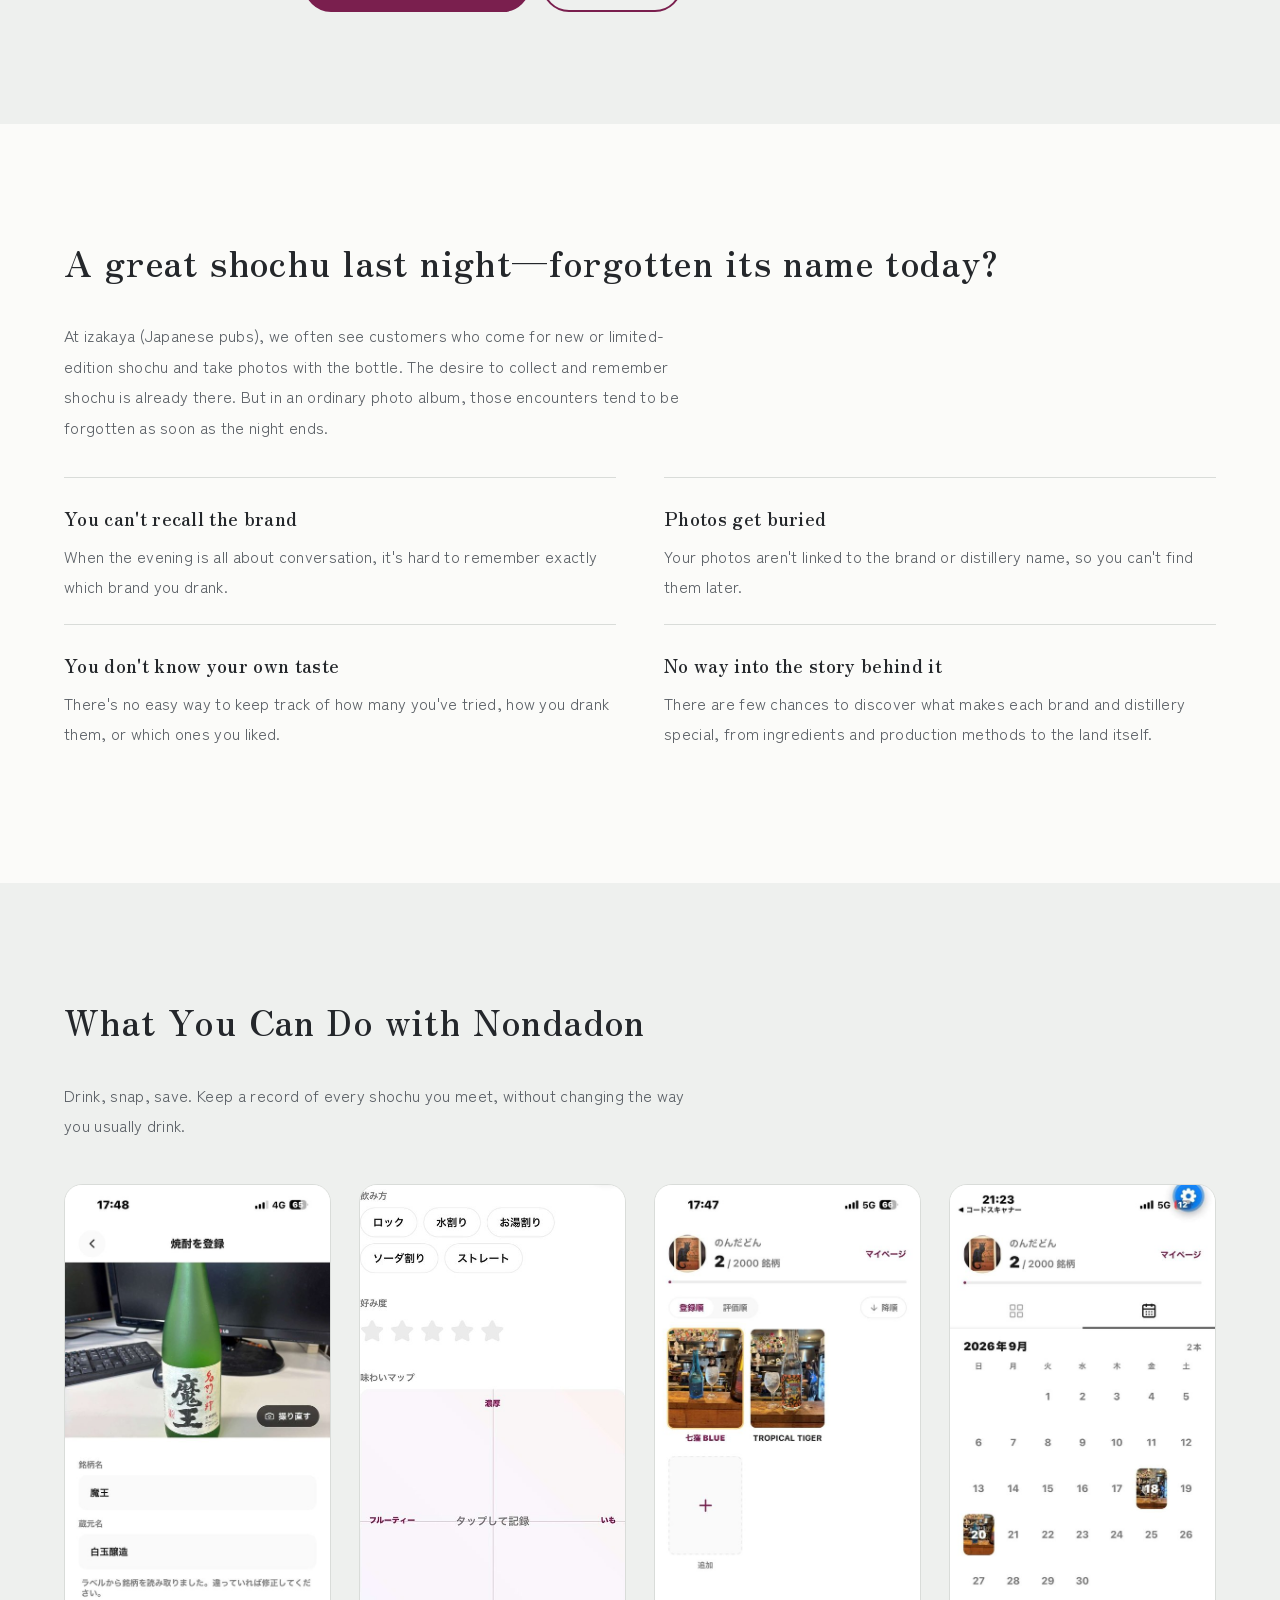
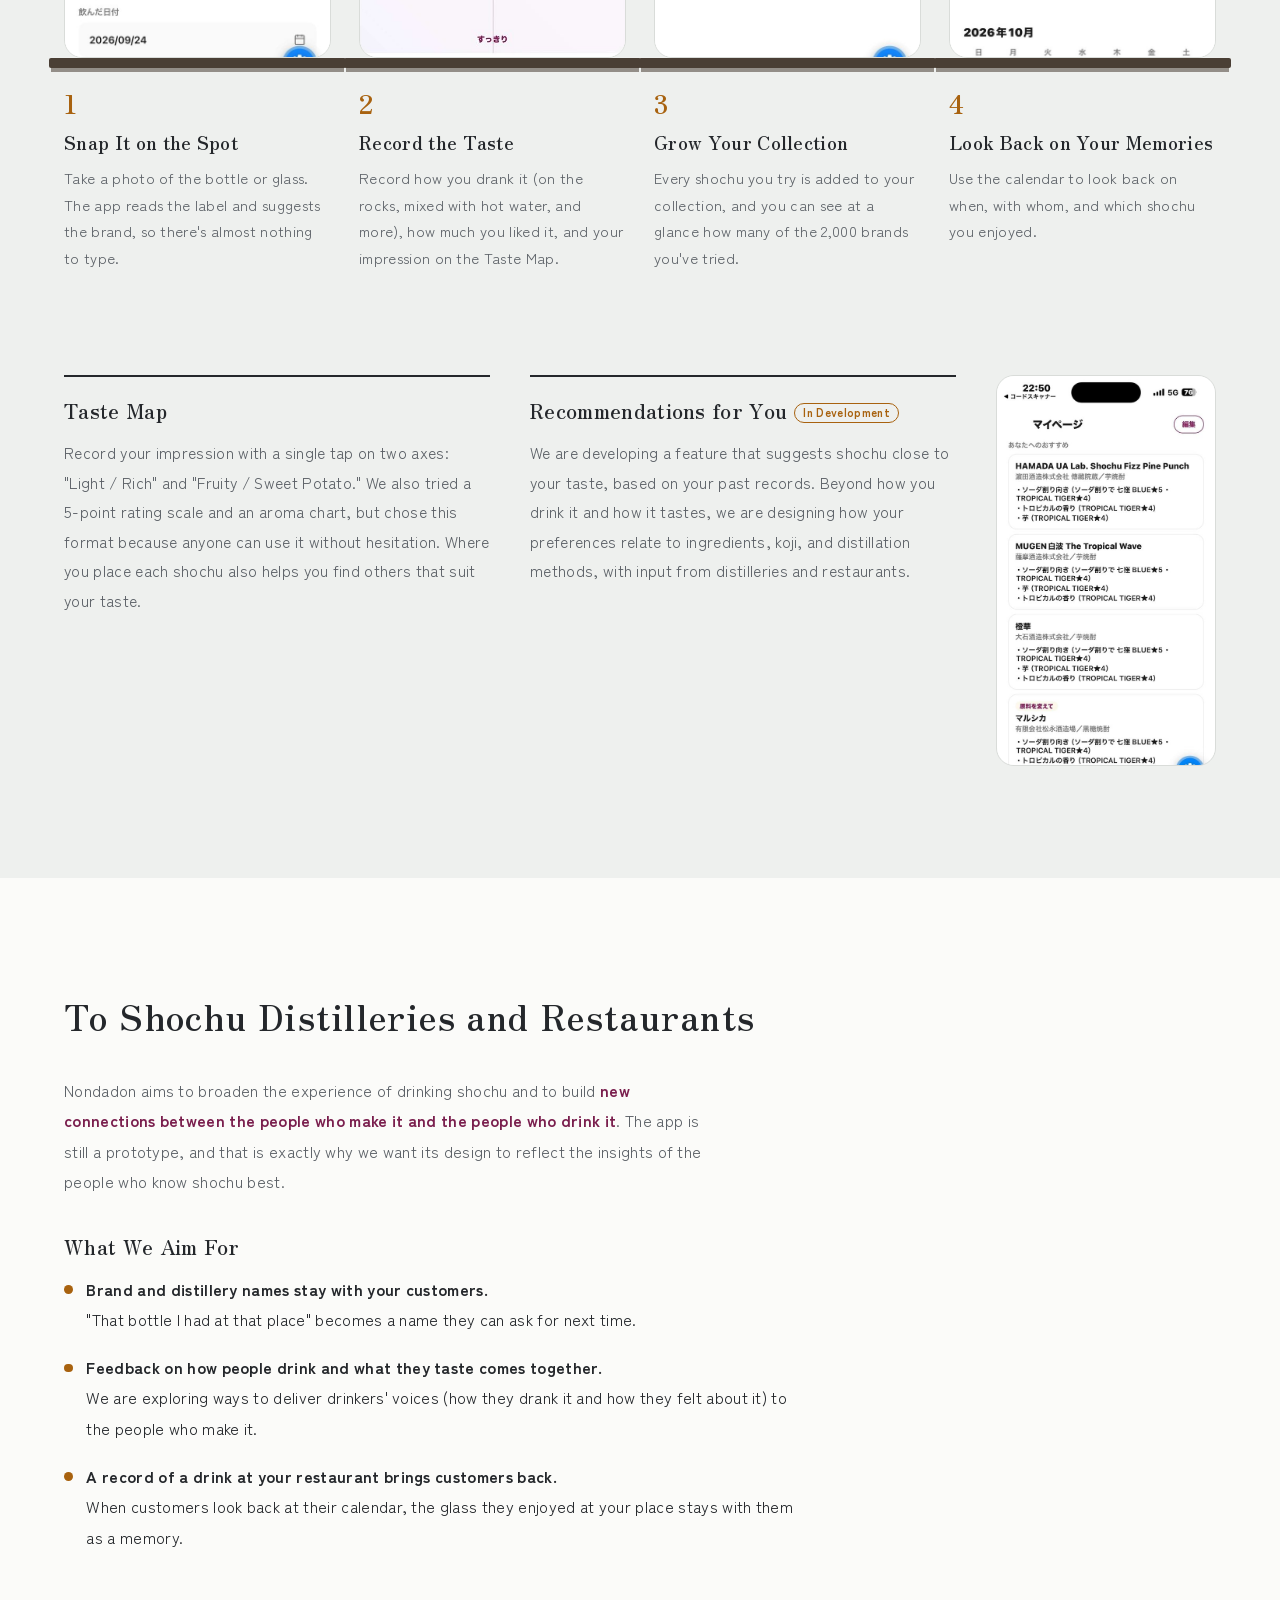
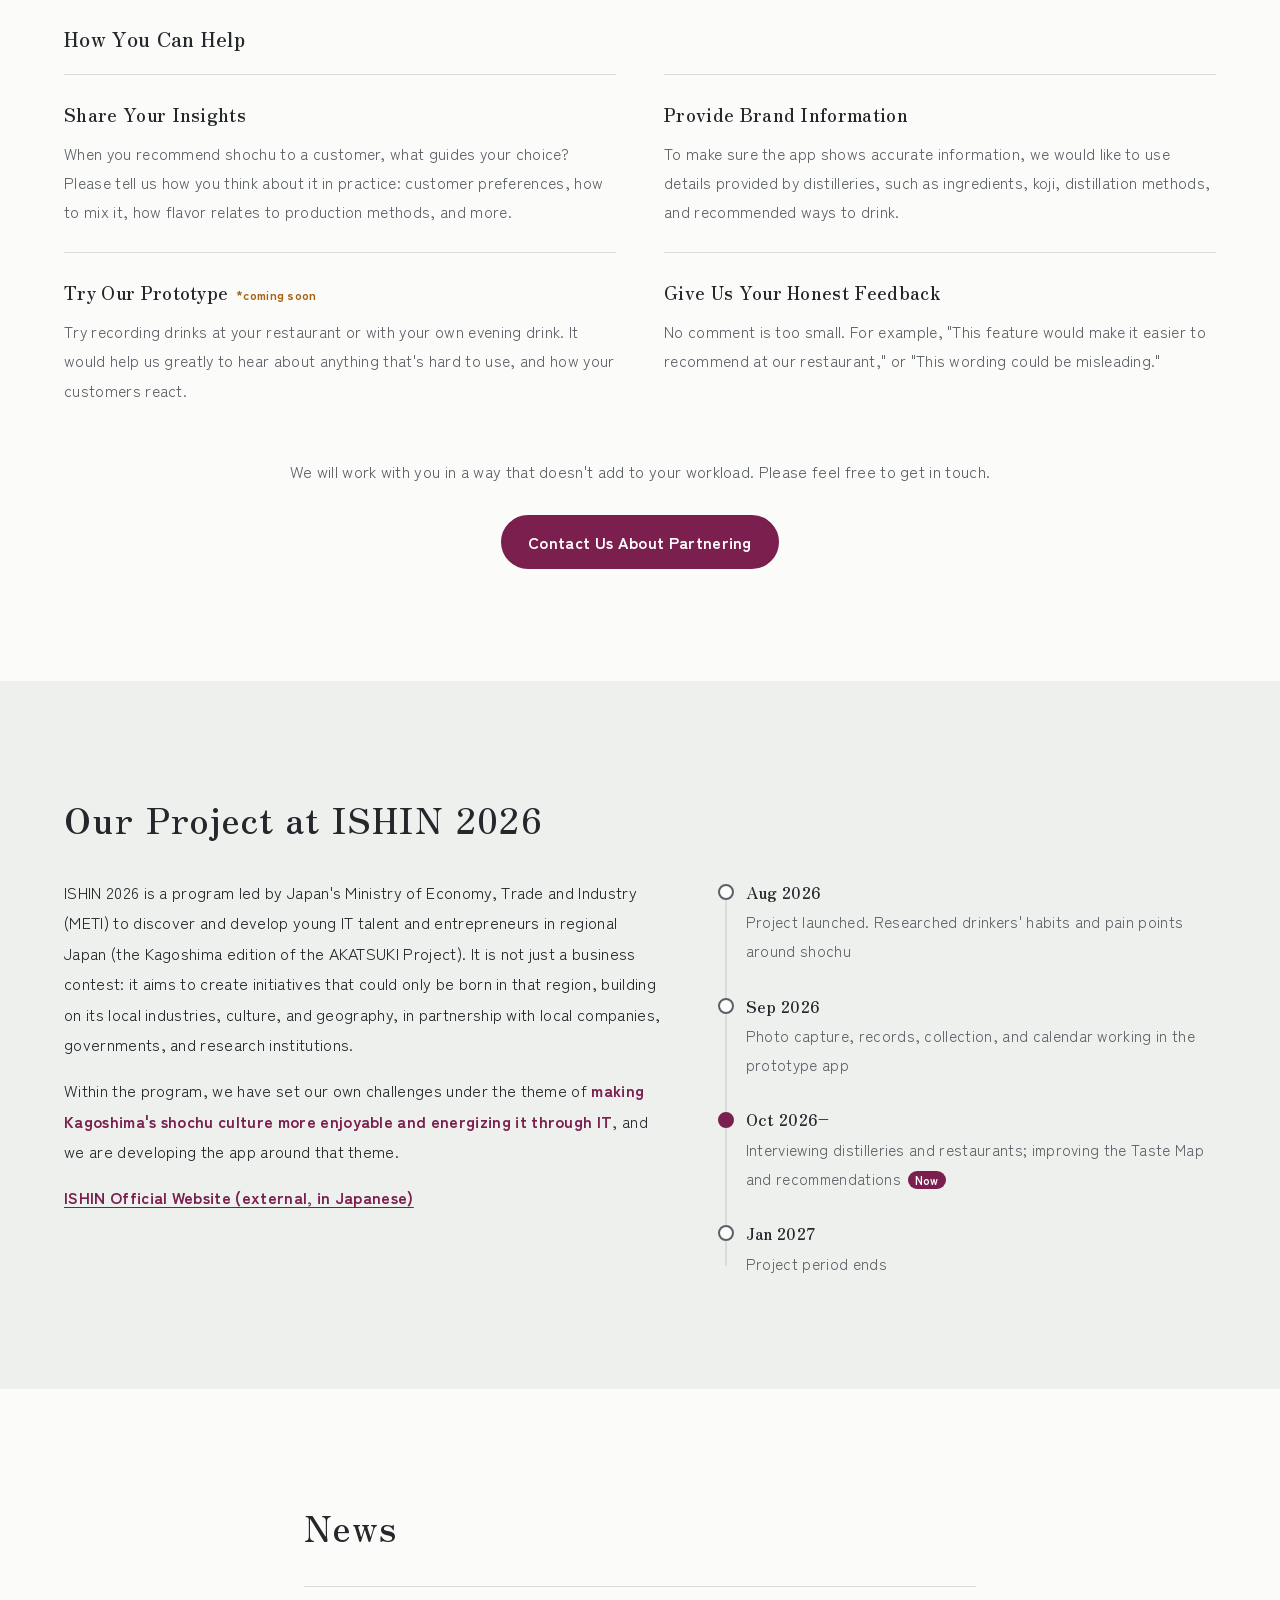
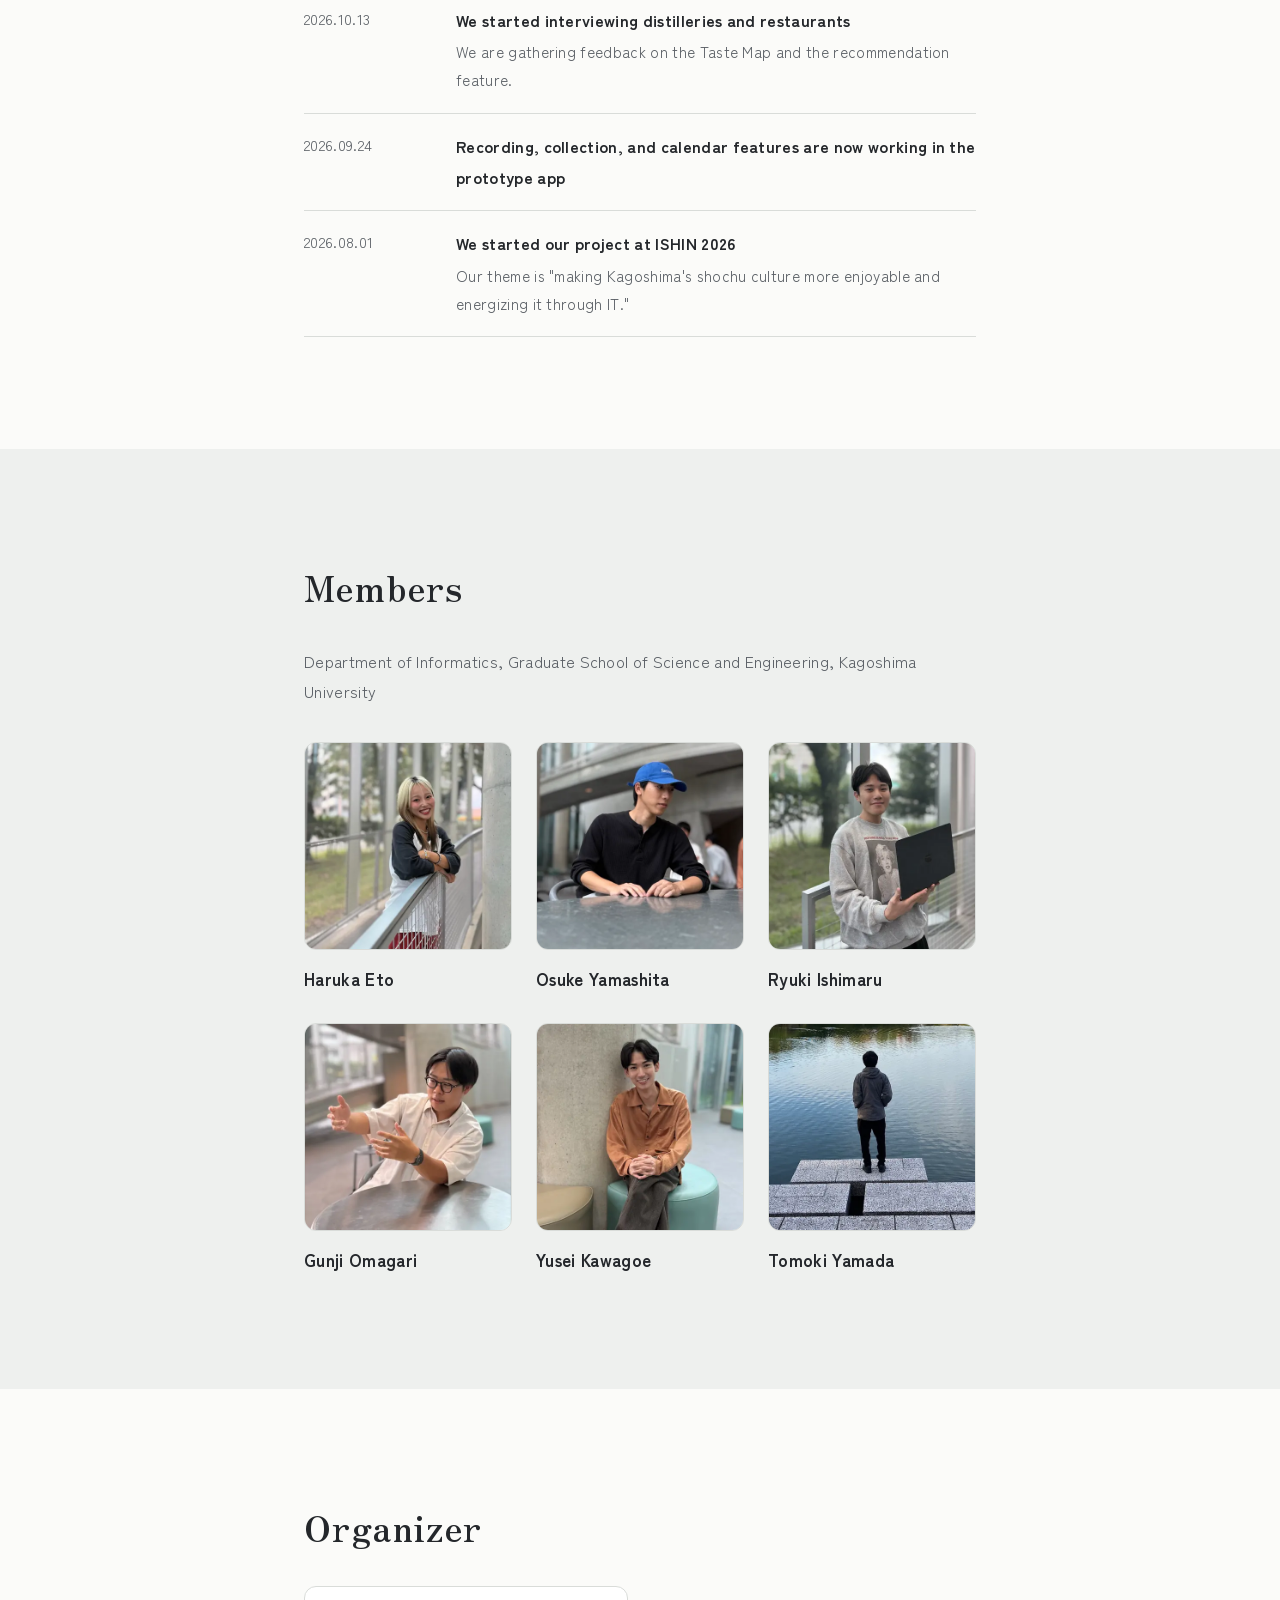
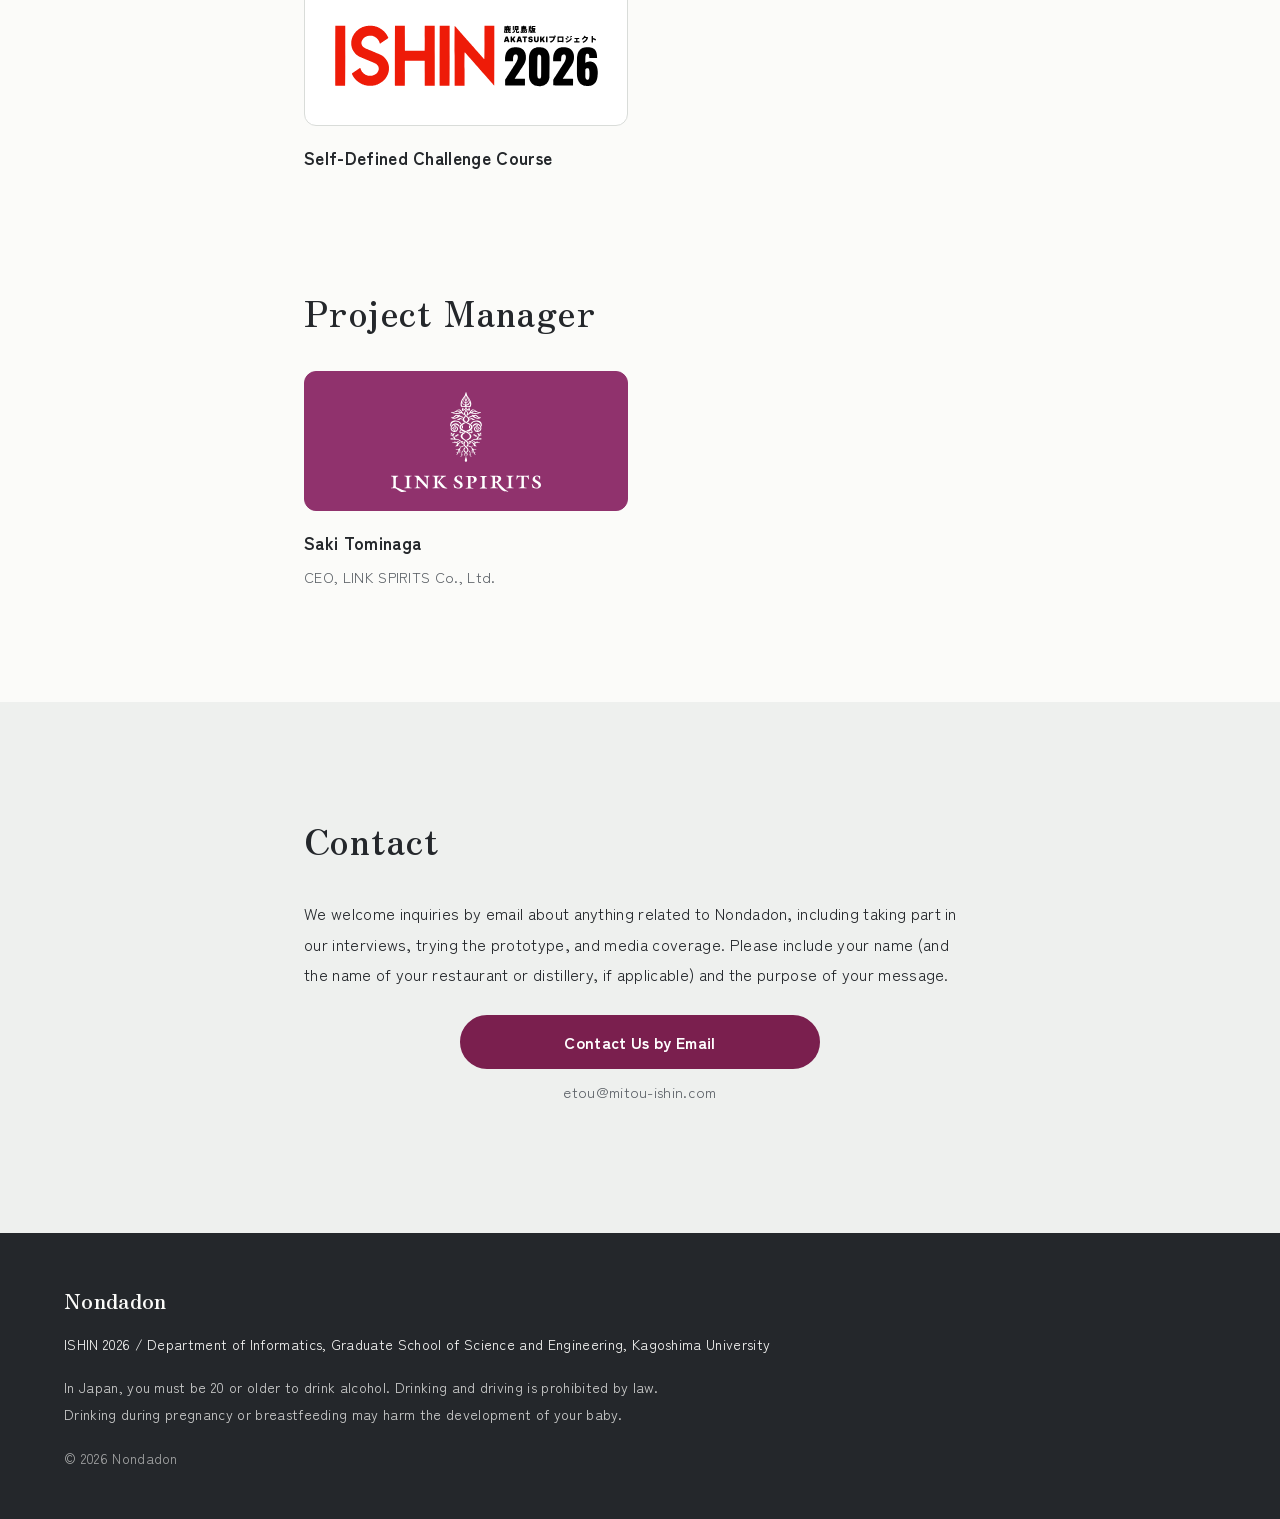
==== commit f5602f22: "feat: メンバー欄に山下の写真を追加し、山田の写真を差し替え - images/members/yamashita.webp を追加（480×480 WebP、ほかのメンバーと同じ切り抜き） - " ====
--- a/en/index.html
+++ b/en/index.html
@@ -264,7 +264,7 @@
            役割を書く場合は <span class="m-role">Design</span> のように名前の下に追加してください -->
       <ul class="member-list">
         <li><div class="m-photo"><img src="../images/members/etou.webp" width="480" height="480" loading="lazy" alt=""></div><span class="m-name">Haruka Eto</span></li>
-        <li><div class="m-photo"><span class="m-mark" aria-hidden="true">山</span></div><span class="m-name">Osuke Yamashita</span></li>
+        <li><div class="m-photo"><img src="../images/members/yamashita.webp" width="480" height="480" loading="lazy" alt=""></div><span class="m-name">Osuke Yamashita</span></li>
         <li><div class="m-photo"><img src="../images/members/ishimaru.webp" width="480" height="480" loading="lazy" alt=""></div><span class="m-name">Ryuki Ishimaru</span></li>
         <li><div class="m-photo"><img src="../images/members/omagari.webp" width="480" height="480" loading="lazy" alt=""></div><span class="m-name">Gunji Omagari</span></li>
         <li><div class="m-photo"><img src="../images/members/kawagoe.webp" width="480" height="480" loading="lazy" alt=""></div><span class="m-name">Yusei Kawagoe</span></li>
